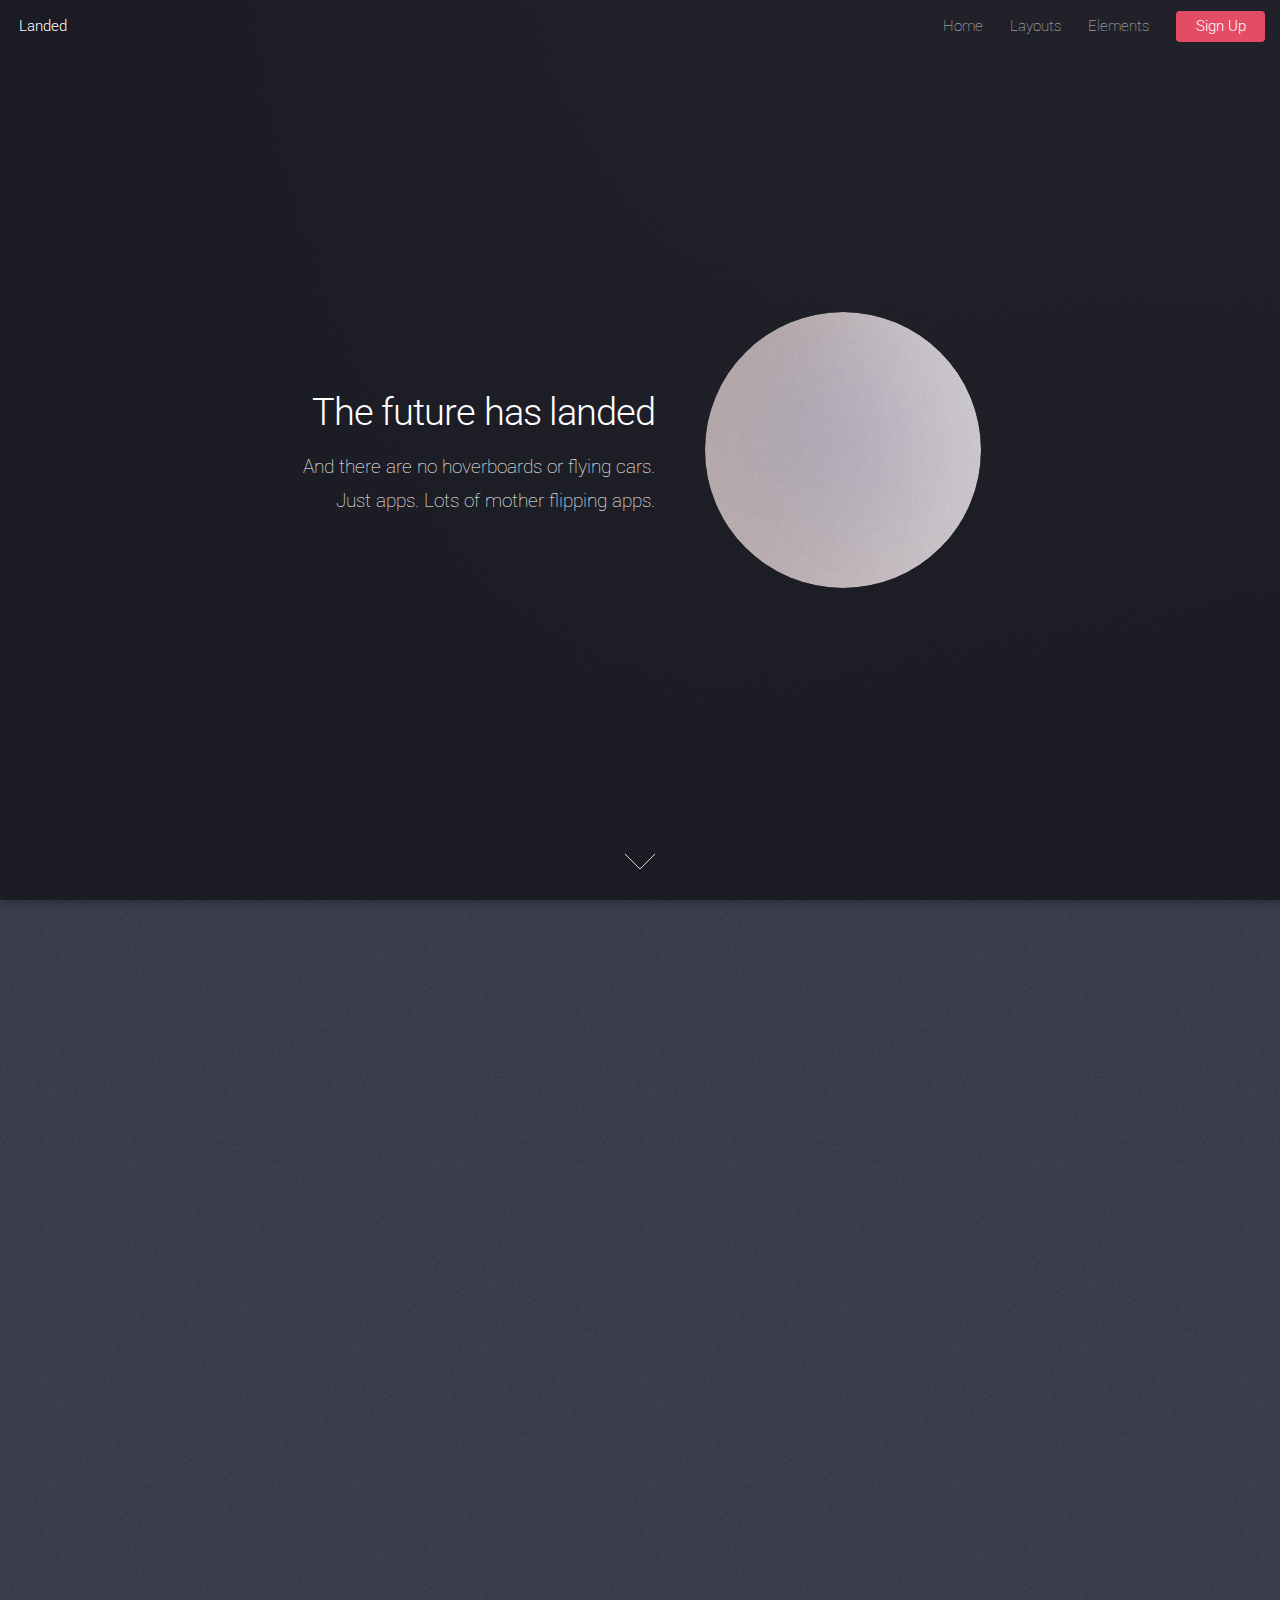
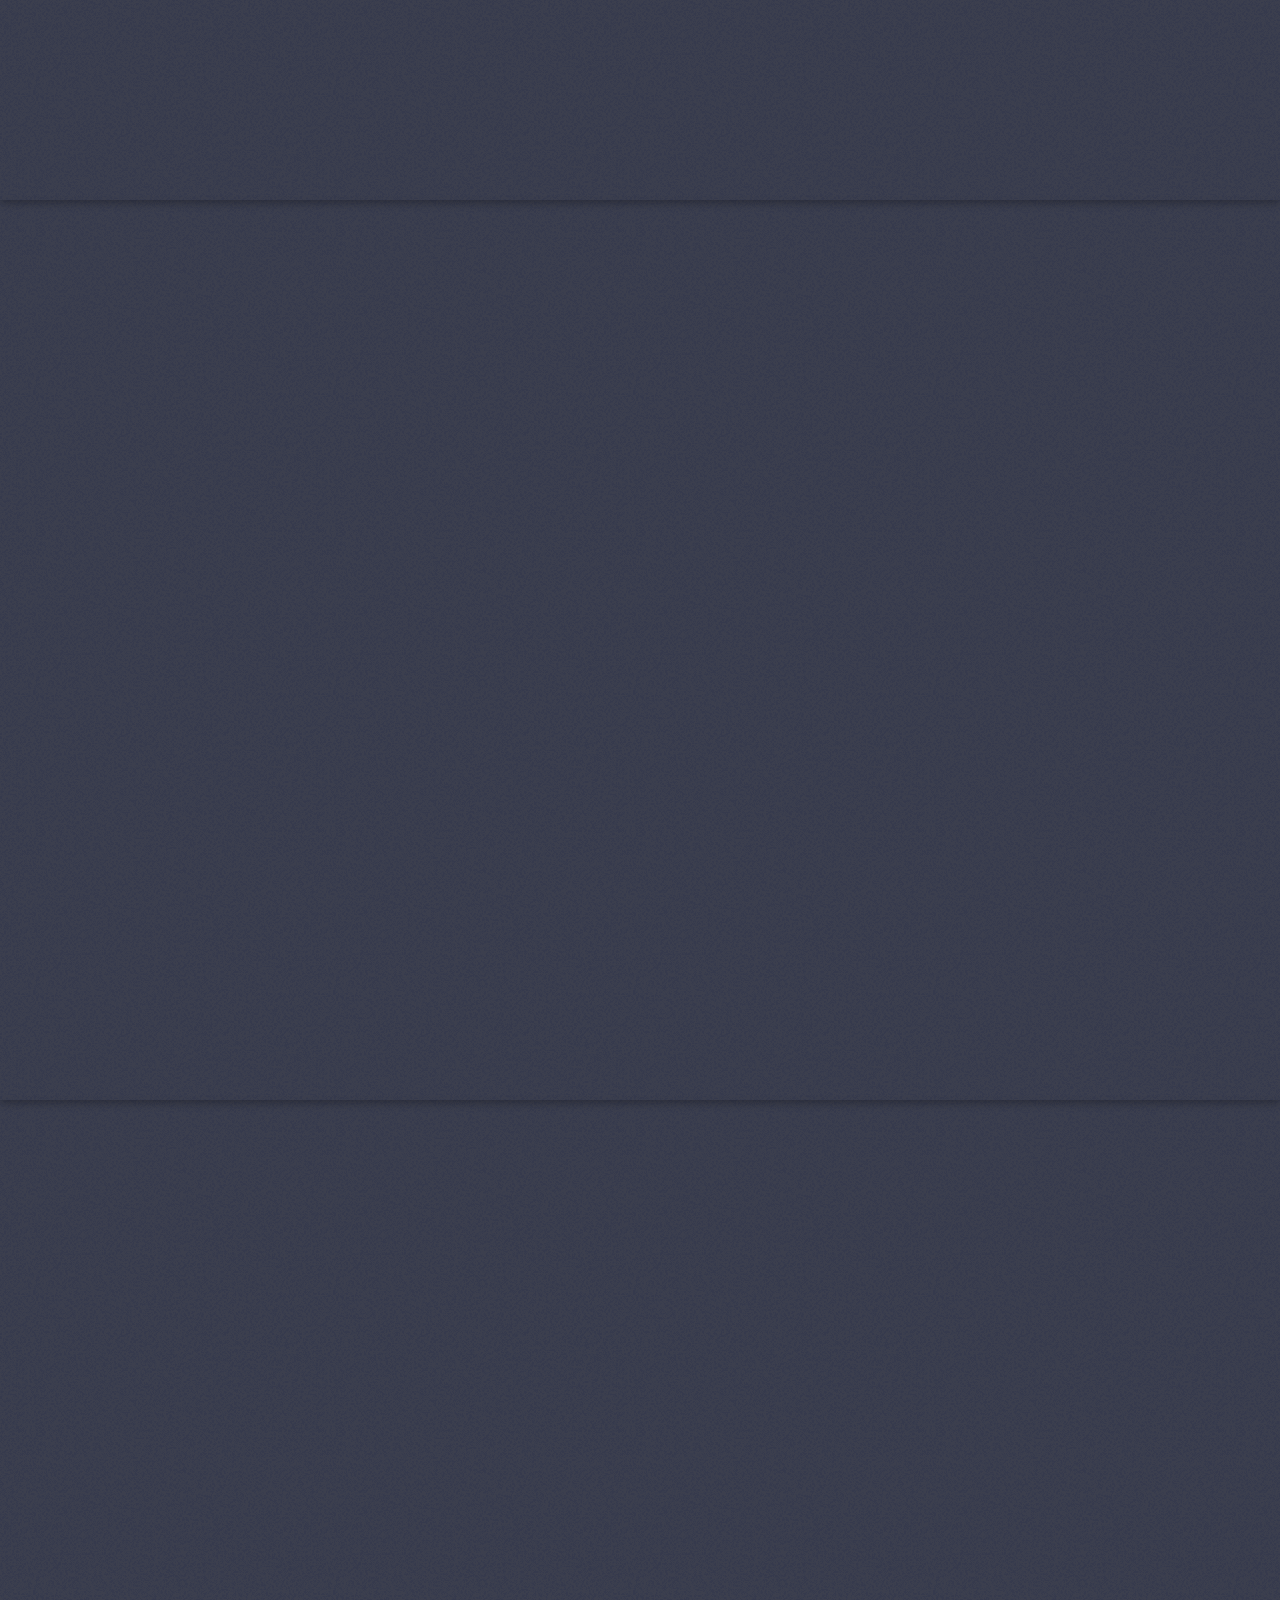
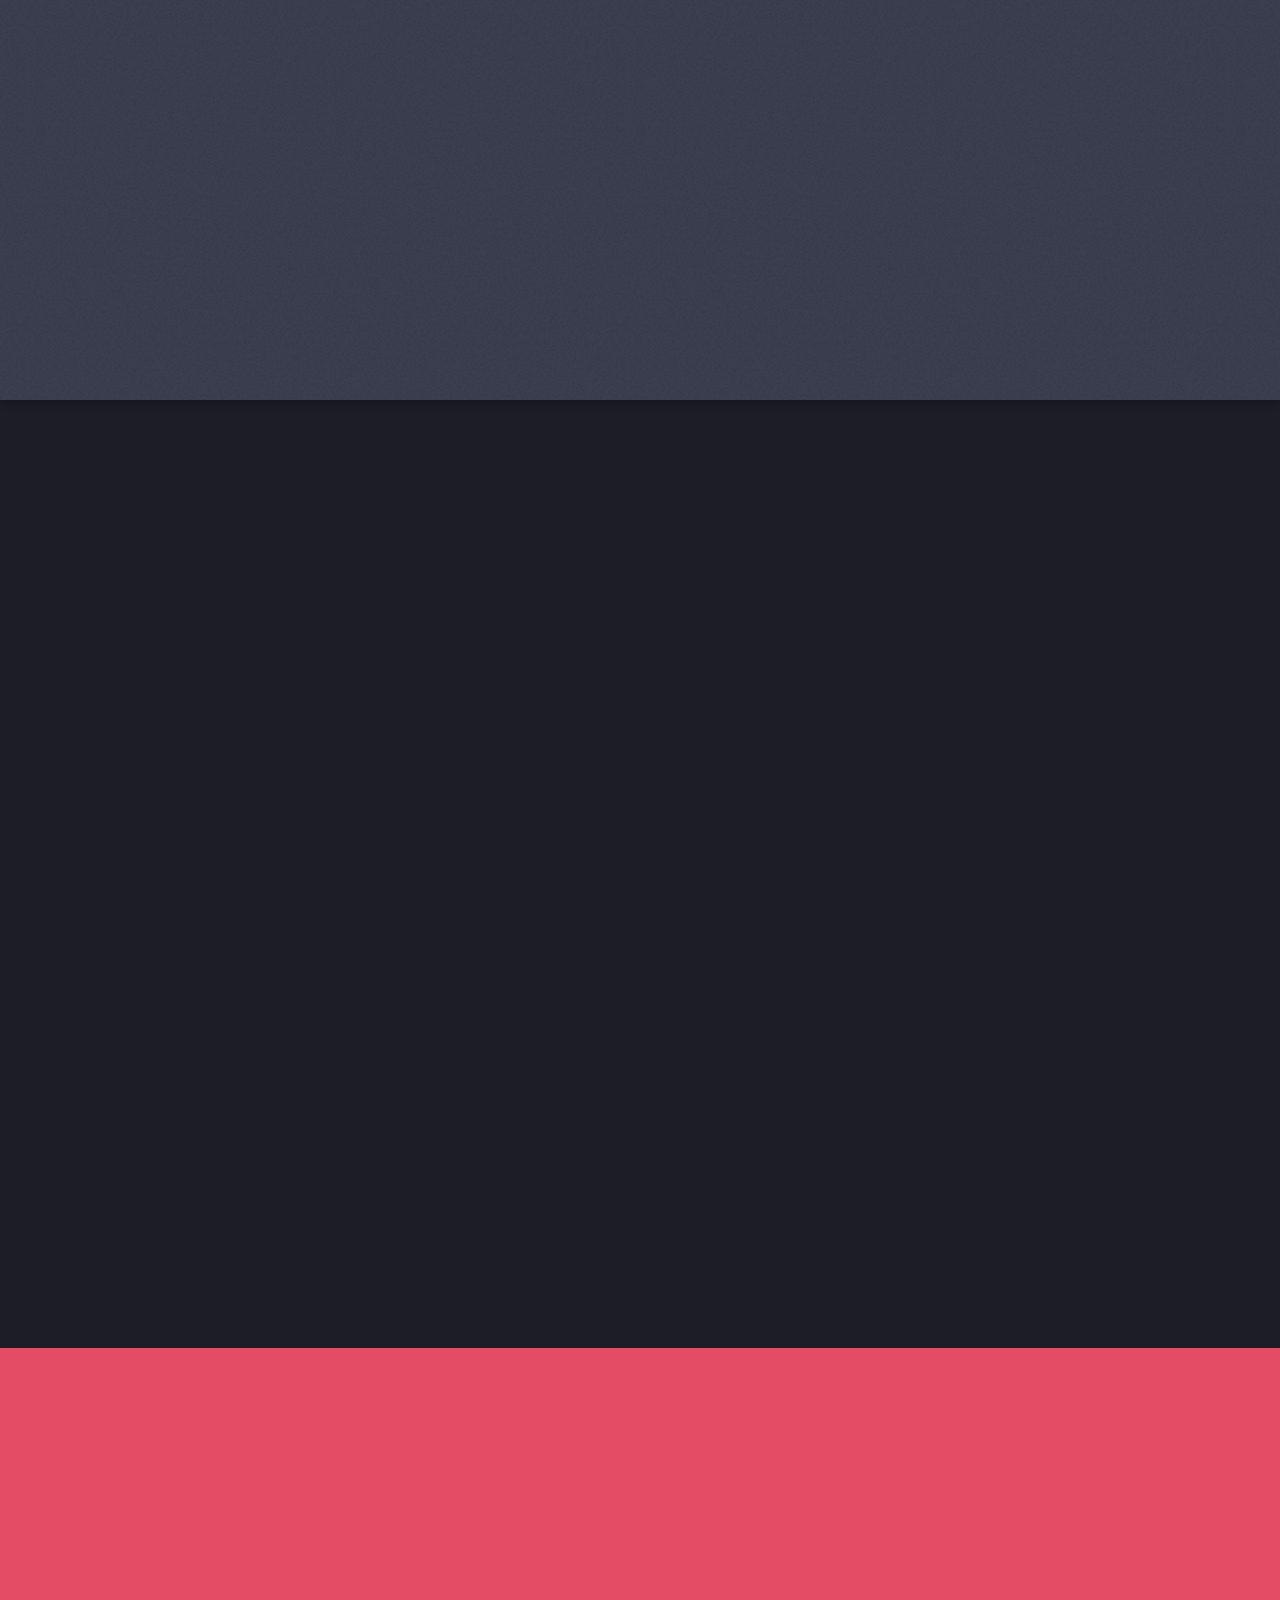
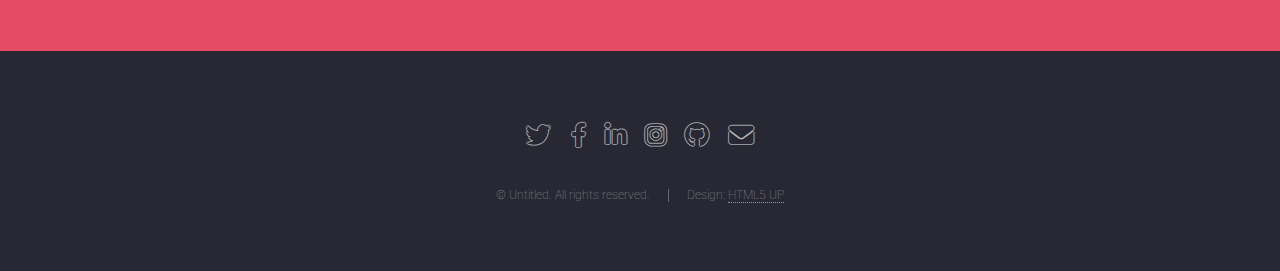
==== index.html @ 43bcc2ff "first up" ====
<!DOCTYPE HTML>
<!--
	Landed by HTML5 UP
	html5up.net | @ajlkn
	Free for personal and commercial use under the CCA 3.0 license (html5up.net/license)
-->
<html>
	<head>
		<title>Landed by HTML5 UP</title>
		<meta charset="utf-8" />
		<meta name="viewport" content="width=device-width, initial-scale=1, user-scalable=no" />
		<link rel="stylesheet" href="assets/css/main.css" />
		<noscript><link rel="stylesheet" href="assets/css/noscript.css" /></noscript>
	</head>
	<body class="is-preload landing">
		<div id="page-wrapper">

			<!-- Header -->
				<header id="header">
					<h1 id="logo"><a href="index.html">Landed</a></h1>
					<nav id="nav">
						<ul>
							<li><a href="index.html">Home</a></li>
							<li>
								<a href="#">Layouts</a>
								<ul>
									<li><a href="left-sidebar.html">Left Sidebar</a></li>
									<li><a href="right-sidebar.html">Right Sidebar</a></li>
									<li><a href="no-sidebar.html">No Sidebar</a></li>
									<li>
										<a href="#">Submenu</a>
										<ul>
											<li><a href="#">Option 1</a></li>
											<li><a href="#">Option 2</a></li>
											<li><a href="#">Option 3</a></li>
											<li><a href="#">Option 4</a></li>
										</ul>
									</li>
								</ul>
							</li>
							<li><a href="elements.html">Elements</a></li>
							<li><a href="#" class="button primary">Sign Up</a></li>
						</ul>
					</nav>
				</header>

			<!-- Banner -->
				<section id="banner">
					<div class="content">
						<header>
							<h2>The future has landed</h2>
							<p>And there are no hoverboards or flying cars.<br />
							Just apps. Lots of mother flipping apps.</p>
						</header>
						<span class="image"><img src="images/pic01.jpg" alt="" /></span>
					</div>
					<a href="#one" class="goto-next scrolly">Next</a>
				</section>

			<!-- One -->
				<section id="one" class="spotlight style1 bottom">
					<span class="image fit main"><img src="images/pic02.jpg" alt="" /></span>
					<div class="content">
						<div class="container">
							<div class="row">
								<div class="col-4 col-12-medium">
									<header>
										<h2>Odio faucibus ipsum integer consequat</h2>
										<p>Nascetur eu nibh vestibulum amet gravida nascetur praesent</p>
									</header>
								</div>
								<div class="col-4 col-12-medium">
									<p>Feugiat accumsan lorem eu ac lorem amet sed accumsan donec.
									Blandit orci porttitor semper. Arcu phasellus tortor enim mi
									nisi praesent dolor adipiscing. Integer mi sed nascetur cep aliquet
									augue varius tempus lobortis porttitor accumsan consequat
									adipiscing lorem dolor.</p>
								</div>
								<div class="col-4 col-12-medium">
									<p>Morbi enim nascetur et placerat lorem sed iaculis neque ante
									adipiscing adipiscing metus massa. Blandit orci porttitor semper.
									Arcu phasellus tortor enim mi mi nisi praesent adipiscing. Integer
									mi sed nascetur cep aliquet augue varius tempus. Feugiat lorem
									ipsum dolor nullam.</p>
								</div>
							</div>
						</div>
					</div>
					<a href="#two" class="goto-next scrolly">Next</a>
				</section>

			<!-- Two -->
				<section id="two" class="spotlight style2 right">
					<span class="image fit main"><img src="images/pic03.jpg" alt="" /></span>
					<div class="content">
						<header>
							<h2>Interdum amet non magna accumsan</h2>
							<p>Nunc commodo accumsan eget id nisi eu col volutpat magna</p>
						</header>
						<p>Feugiat accumsan lorem eu ac lorem amet ac arcu phasellus tortor enim mi mi nisi praesent adipiscing. Integer mi sed nascetur cep aliquet augue varius tempus lobortis porttitor lorem et accumsan consequat adipiscing lorem.</p>
						<ul class="actions">
							<li><a href="#" class="button">Learn More</a></li>
						</ul>
					</div>
					<a href="#three" class="goto-next scrolly">Next</a>
				</section>

			<!-- Three -->
				<section id="three" class="spotlight style3 left">
					<span class="image fit main bottom"><img src="images/pic04.jpg" alt="" /></span>
					<div class="content">
						<header>
							<h2>Interdum felis blandit praesent sed augue</h2>
							<p>Accumsan integer ultricies aliquam vel massa sapien phasellus</p>
						</header>
						<p>Feugiat accumsan lorem eu ac lorem amet ac arcu phasellus tortor enim mi mi nisi praesent adipiscing. Integer mi sed nascetur cep aliquet augue varius tempus lobortis porttitor lorem et accumsan consequat adipiscing lorem.</p>
						<ul class="actions">
							<li><a href="#" class="button">Learn More</a></li>
						</ul>
					</div>
					<a href="#four" class="goto-next scrolly">Next</a>
				</section>

			<!-- Four -->
				<section id="four" class="wrapper style1 special fade-up">
					<div class="container">
						<header class="major">
							<h2>Accumsan sed tempus adipiscing blandit</h2>
							<p>Iaculis ac volutpat vis non enim gravida nisi faucibus posuere arcu consequat</p>
						</header>
						<div class="box alt">
							<div class="row gtr-uniform">
								<section class="col-4 col-6-medium col-12-xsmall">
									<span class="icon solid alt major fa-chart-area"></span>
									<h3>Ipsum sed commodo</h3>
									<p>Feugiat accumsan lorem eu ac lorem amet accumsan donec. Blandit orci porttitor.</p>
								</section>
								<section class="col-4 col-6-medium col-12-xsmall">
									<span class="icon solid alt major fa-comment"></span>
									<h3>Eleifend lorem ornare</h3>
									<p>Feugiat accumsan lorem eu ac lorem amet accumsan donec. Blandit orci porttitor.</p>
								</section>
								<section class="col-4 col-6-medium col-12-xsmall">
									<span class="icon solid alt major fa-flask"></span>
									<h3>Cubilia cep lobortis</h3>
									<p>Feugiat accumsan lorem eu ac lorem amet accumsan donec. Blandit orci porttitor.</p>
								</section>
								<section class="col-4 col-6-medium col-12-xsmall">
									<span class="icon solid alt major fa-paper-plane"></span>
									<h3>Non semper interdum</h3>
									<p>Feugiat accumsan lorem eu ac lorem amet accumsan donec. Blandit orci porttitor.</p>
								</section>
								<section class="col-4 col-6-medium col-12-xsmall">
									<span class="icon solid alt major fa-file"></span>
									<h3>Odio laoreet accumsan</h3>
									<p>Feugiat accumsan lorem eu ac lorem amet accumsan donec. Blandit orci porttitor.</p>
								</section>
								<section class="col-4 col-6-medium col-12-xsmall">
									<span class="icon solid alt major fa-lock"></span>
									<h3>Massa arcu accumsan</h3>
									<p>Feugiat accumsan lorem eu ac lorem amet accumsan donec. Blandit orci porttitor.</p>
								</section>
							</div>
						</div>
						<footer class="major">
							<ul class="actions special">
								<li><a href="#" class="button">Magna sed feugiat</a></li>
							</ul>
						</footer>
					</div>
				</section>

			<!-- Five -->
				<section id="five" class="wrapper style2 special fade">
					<div class="container">
						<header>
							<h2>Magna faucibus lorem diam</h2>
							<p>Ante metus praesent faucibus ante integer id accumsan eleifend</p>
						</header>
						<form method="post" action="#" class="cta">
							<div class="row gtr-uniform gtr-50">
								<div class="col-8 col-12-xsmall"><input type="email" name="email" id="email" placeholder="Your Email Address" /></div>
								<div class="col-4 col-12-xsmall"><input type="submit" value="Get Started" class="fit primary" /></div>
							</div>
						</form>
					</div>
				</section>

			<!-- Footer -->
				<footer id="footer">
					<ul class="icons">
						<li><a href="#" class="icon brands alt fa-twitter"><span class="label">Twitter</span></a></li>
						<li><a href="#" class="icon brands alt fa-facebook-f"><span class="label">Facebook</span></a></li>
						<li><a href="#" class="icon brands alt fa-linkedin-in"><span class="label">LinkedIn</span></a></li>
						<li><a href="#" class="icon brands alt fa-instagram"><span class="label">Instagram</span></a></li>
						<li><a href="#" class="icon brands alt fa-github"><span class="label">GitHub</span></a></li>
						<li><a href="#" class="icon solid alt fa-envelope"><span class="label">Email</span></a></li>
					</ul>
					<ul class="copyright">
						<li>&copy; Untitled. All rights reserved.</li><li>Design: <a href="http://html5up.net">HTML5 UP</a></li>
					</ul>
				</footer>

		</div>

		<!-- Scripts -->
			<script src="assets/js/jquery.min.js"></script>
			<script src="assets/js/jquery.scrolly.min.js"></script>
			<script src="assets/js/jquery.dropotron.min.js"></script>
			<script src="assets/js/jquery.scrollex.min.js"></script>
			<script src="assets/js/browser.min.js"></script>
			<script src="assets/js/breakpoints.min.js"></script>
			<script src="assets/js/util.js"></script>
			<script src="assets/js/main.js"></script>

	</body>
</html>
---- assets/css/main.css ----
@import url("fontawesome-all.min.css");
@import url("https://fonts.googleapis.com/css?family=Roboto:100,300,100italic,300italic");

/*
	Landed by HTML5 UP
	html5up.net | @ajlkn
	Free for personal and commercial use under the CCA 3.0 license (html5up.net/license)
*/

html, body, div, span, applet, object,
iframe, h1, h2, h3, h4, h5, h6, p, blockquote,
pre, a, abbr, acronym, address, big, cite,
code, del, dfn, em, img, ins, kbd, q, s, samp,
small, strike, strong, sub, sup, tt, var, b,
u, i, center, dl, dt, dd, ol, ul, li, fieldset,
form, label, legend, table, caption, tbody,
tfoot, thead, tr, th, td, article, aside,
canvas, details, embed, figure, figcaption,
footer, header, hgroup, menu, nav, output, ruby,
section, summary, time, mark, audio, video {
	margin: 0;
	padding: 0;
	border: 0;
	font-size: 100%;
	font: inherit;
	vertical-align: baseline;}

article, aside, details, figcaption, figure,
footer, header, hgroup, menu, nav, section {
	display: block;}

body {
	line-height: 1;
}

ol, ul {
	list-style: none;
}

blockquote, q {
	quotes: none;
}

	blockquote:before, blockquote:after, q:before, q:after {
		content: '';
		content: none;
	}

table {
	border-collapse: collapse;
	border-spacing: 0;
}

body {
	-webkit-text-size-adjust: none;
}

mark {
	background-color: transparent;
	color: inherit;
}

input::-moz-focus-inner {
	border: 0;
	padding: 0;
}

input, select, textarea {
	-moz-appearance: none;
	-webkit-appearance: none;
	-ms-appearance: none;
	appearance: none;
}

/* Basic */

	html {
		box-sizing: border-box;
	}

	*, *:before, *:after {
		box-sizing: inherit;
	}

	html, body {
		background: #1c1d26;
	}

	body.is-preload *, body.is-preload *:before, body.is-preload *:after {
		-moz-animation: none !important;
		-webkit-animation: none !important;
		-ms-animation: none !important;
		animation: none !important;
		-moz-transition: none !important;
		-webkit-transition: none !important;
		-ms-transition: none !important;
		transition: none !important;
	}

	body, input, select, textarea {
		color: rgba(255, 255, 255, 0.75);
		font-family: "Roboto", Helvetica, sans-serif;
		font-size: 15pt;
		font-weight: 100;
		line-height: 1.75em;
	}

	a {
		-moz-transition: border-color 0.2s ease-in-out, color 0.2s ease-in-out;
		-webkit-transition: border-color 0.2s ease-in-out, color 0.2s ease-in-out;
		-ms-transition: border-color 0.2s ease-in-out, color 0.2s ease-in-out;
		transition: border-color 0.2s ease-in-out, color 0.2s ease-in-out;
		border-bottom: dotted 1px;
		color: #e44c65;
		text-decoration: none;
	}

		a:hover {
			color: #e44c65 !important;
			border-bottom-color: transparent;
		}

	strong, b {
		color: #ffffff;
		font-weight: 300;
	}

	em, i {
		font-style: italic;
	}

	p {
		margin: 0 0 2em 0;
	}

	h1, h2, h3, h4, h5, h6 {
		color: #ffffff;
		font-weight: 300;
		line-height: 1em;
		margin: 0 0 1em 0;
	}

		h1 a, h2 a, h3 a, h4 a, h5 a, h6 a {
			color: inherit;
			border: 0;
		}

	h2 {
		font-size: 2em;
		line-height: 1.5em;
		letter-spacing: -0.025em;
	}

	h3 {
		font-size: 1.35em;
		line-height: 1.5em;
	}

	h4 {
		font-size: 1.1em;
		line-height: 1.5em;
	}

	h5 {
		font-size: 0.9em;
		line-height: 1.5em;
	}

	h6 {
		font-size: 0.7em;
		line-height: 1.5em;
	}

	sub {
		font-size: 0.8em;
		position: relative;
		top: 0.5em;
	}

	sup {
		font-size: 0.8em;
		position: relative;
		top: -0.5em;
	}

	hr {
		border: 0;
		border-bottom: solid 1px rgba(255, 255, 255, 0.3);
		margin: 3em 0;
	}

		hr.major {
			margin: 4em 0;
		}

	blockquote {
		border-left: solid 4px rgba(255, 255, 255, 0.3);
		font-style: italic;
		margin: 0 0 2em 0;
		padding: 0.5em 0 0.5em 2em;
	}

	code {
		background: rgba(255, 255, 255, 0.075);
		border-radius: 4px;
		font-family: "Courier New", monospace;
		font-size: 0.9em;
		margin: 0 0.25em;
		padding: 0.25em 0.65em;
	}

	pre {
		-webkit-overflow-scrolling: touch;
		font-family: "Courier New", monospace;
		font-size: 0.9em;
		margin: 0 0 2em 0;
	}

		pre code {
			display: block;
			line-height: 1.75em;
			padding: 1em 1.5em;
			overflow-x: auto;
		}

	.align-left {
		text-align: left;
	}

	.align-center {
		text-align: center;
	}

	.align-right {
		text-align: right;
	}

/* Loader */

	@-moz-keyframes spinner-show {
		0% {
			opacity: 0;
		}

		100% {
			opacity: 1;
		}
	}

	@-webkit-keyframes spinner-show {
		0% {
			opacity: 0;
		}

		100% {
			opacity: 1;
		}
	}

	@-ms-keyframes spinner-show {
		0% {
			opacity: 0;
		}

		100% {
			opacity: 1;
		}
	}

	@keyframes spinner-show {
		0% {
			opacity: 0;
		}

		100% {
			opacity: 1;
		}
	}

	@-moz-keyframes spinner-hide {
		0% {
			color: rgba(255, 255, 255, 0.15);
			z-index: 100001;
			-moz-transform: scale(1) rotate(0deg);
			-webkit-transform: scale(1) rotate(0deg);
			-ms-transform: scale(1) rotate(0deg);
			transform: scale(1) rotate(0deg);
		}

		99% {
			color: #1c1d26;
			z-index: 100001;
			-moz-transform: scale(0.5) rotate(360deg);
			-webkit-transform: scale(0.5) rotate(360deg);
			-ms-transform: scale(0.5) rotate(360deg);
			transform: scale(0.5) rotate(360deg);
		}

		100% {
			color: #1c1d26;
			z-index: -1;
			-moz-transform: scale(0.5) rotate(360deg);
			-webkit-transform: scale(0.5) rotate(360deg);
			-ms-transform: scale(0.5) rotate(360deg);
			transform: scale(0.5) rotate(360deg);
		}
	}

	@-webkit-keyframes spinner-hide {
		0% {
			color: rgba(255, 255, 255, 0.15);
			z-index: 100001;
			-moz-transform: scale(1) rotate(0deg);
			-webkit-transform: scale(1) rotate(0deg);
			-ms-transform: scale(1) rotate(0deg);
			transform: scale(1) rotate(0deg);
		}

		99% {
			color: #1c1d26;
			z-index: 100001;
			-moz-transform: scale(0.5) rotate(360deg);
			-webkit-transform: scale(0.5) rotate(360deg);
			-ms-transform: scale(0.5) rotate(360deg);
			transform: scale(0.5) rotate(360deg);
		}

		100% {
			color: #1c1d26;
			z-index: -1;
			-moz-transform: scale(0.5) rotate(360deg);
			-webkit-transform: scale(0.5) rotate(360deg);
			-ms-transform: scale(0.5) rotate(360deg);
			transform: scale(0.5) rotate(360deg);
		}
	}

	@-ms-keyframes spinner-hide {
		0% {
			color: rgba(255, 255, 255, 0.15);
			z-index: 100001;
			-moz-transform: scale(1) rotate(0deg);
			-webkit-transform: scale(1) rotate(0deg);
			-ms-transform: scale(1) rotate(0deg);
			transform: scale(1) rotate(0deg);
		}

		99% {
			color: #1c1d26;
			z-index: 100001;
			-moz-transform: scale(0.5) rotate(360deg);
			-webkit-transform: scale(0.5) rotate(360deg);
			-ms-transform: scale(0.5) rotate(360deg);
			transform: scale(0.5) rotate(360deg);
		}

		100% {
			color: #1c1d26;
			z-index: -1;
			-moz-transform: scale(0.5) rotate(360deg);
			-webkit-transform: scale(0.5) rotate(360deg);
			-ms-transform: scale(0.5) rotate(360deg);
			transform: scale(0.5) rotate(360deg);
		}
	}

	@keyframes spinner-hide {
		0% {
			color: rgba(255, 255, 255, 0.15);
			z-index: 100001;
			-moz-transform: scale(1) rotate(0deg);
			-webkit-transform: scale(1) rotate(0deg);
			-ms-transform: scale(1) rotate(0deg);
			transform: scale(1) rotate(0deg);
		}

		99% {
			color: #1c1d26;
			z-index: 100001;
			-moz-transform: scale(0.5) rotate(360deg);
			-webkit-transform: scale(0.5) rotate(360deg);
			-ms-transform: scale(0.5) rotate(360deg);
			transform: scale(0.5) rotate(360deg);
		}

		100% {
			color: #1c1d26;
			z-index: -1;
			-moz-transform: scale(0.5) rotate(360deg);
			-webkit-transform: scale(0.5) rotate(360deg);
			-ms-transform: scale(0.5) rotate(360deg);
			transform: scale(0.5) rotate(360deg);
		}
	}

	@-moz-keyframes spinner-rotate {
		0% {
			-moz-transform: scale(1) rotate(0deg);
			-webkit-transform: scale(1) rotate(0deg);
			-ms-transform: scale(1) rotate(0deg);
			transform: scale(1) rotate(0deg);
		}

		100% {
			-moz-transform: scale(1) rotate(360deg);
			-webkit-transform: scale(1) rotate(360deg);
			-ms-transform: scale(1) rotate(360deg);
			transform: scale(1) rotate(360deg);
		}
	}

	@-webkit-keyframes spinner-rotate {
		0% {
			-moz-transform: scale(1) rotate(0deg);
			-webkit-transform: scale(1) rotate(0deg);
			-ms-transform: scale(1) rotate(0deg);
			transform: scale(1) rotate(0deg);
		}

		100% {
			-moz-transform: scale(1) rotate(360deg);
			-webkit-transform: scale(1) rotate(360deg);
			-ms-transform: scale(1) rotate(360deg);
			transform: scale(1) rotate(360deg);
		}
	}

	@-ms-keyframes spinner-rotate {
		0% {
			-moz-transform: scale(1) rotate(0deg);
			-webkit-transform: scale(1) rotate(0deg);
			-ms-transform: scale(1) rotate(0deg);
			transform: scale(1) rotate(0deg);
		}

		100% {
			-moz-transform: scale(1) rotate(360deg);
			-webkit-transform: scale(1) rotate(360deg);
			-ms-transform: scale(1) rotate(360deg);
			transform: scale(1) rotate(360deg);
		}
	}

	@keyframes spinner-rotate {
		0% {
			-moz-transform: scale(1) rotate(0deg);
			-webkit-transform: scale(1) rotate(0deg);
			-ms-transform: scale(1) rotate(0deg);
			transform: scale(1) rotate(0deg);
		}

		100% {
			-moz-transform: scale(1) rotate(360deg);
			-webkit-transform: scale(1) rotate(360deg);
			-ms-transform: scale(1) rotate(360deg);
			transform: scale(1) rotate(360deg);
		}
	}

	@-moz-keyframes overlay-hide {
		0% {
			opacity: 1;
			z-index: 100000;
		}

		15% {
			opacity: 1;
			z-index: 100000;
		}

		99% {
			opacity: 0;
			z-index: 100000;
		}

		100% {
			opacity: 0;
			z-index: -1;
		}
	}

	@-webkit-keyframes overlay-hide {
		0% {
			opacity: 1;
			z-index: 100000;
		}

		15% {
			opacity: 1;
			z-index: 100000;
		}

		99% {
			opacity: 0;
			z-index: 100000;
		}

		100% {
			opacity: 0;
			z-index: -1;
		}
	}

	@-ms-keyframes overlay-hide {
		0% {
			opacity: 1;
			z-index: 100000;
		}

		15% {
			opacity: 1;
			z-index: 100000;
		}

		99% {
			opacity: 0;
			z-index: 100000;
		}

		100% {
			opacity: 0;
			z-index: -1;
		}
	}

	@keyframes overlay-hide {
		0% {
			opacity: 1;
			z-index: 100000;
		}

		15% {
			opacity: 1;
			z-index: 100000;
		}

		99% {
			opacity: 0;
			z-index: 100000;
		}

		100% {
			opacity: 0;
			z-index: -1;
		}
	}

	body.landing {
		text-decoration: none;
	}

		body.landing:before {
			-moz-osx-font-smoothing: grayscale;
			-webkit-font-smoothing: antialiased;
			display: inline-block;
			font-style: normal;
			font-variant: normal;
			text-rendering: auto;
			line-height: 1;
			text-transform: none !important;
			font-family: 'Font Awesome 5 Free';
			font-weight: 900;
		}

		body.landing:before {
			-moz-animation: spinner-show 1.5s 1 0.25s ease forwards, spinner-hide 0.25s ease-in-out forwards !important;
			-webkit-animation: spinner-show 1.5s 1 0.25s ease forwards, spinner-hide 0.25s ease-in-out forwards !important;
			-ms-animation: spinner-show 1.5s 1 0.25s ease forwards, spinner-hide 0.25s ease-in-out forwards !important;
			animation: spinner-show 1.5s 1 0.25s ease forwards, spinner-hide 0.25s ease-in-out forwards !important;
			-moz-transform-origin: 50% 50%;
			-webkit-transform-origin: 50% 50%;
			-ms-transform-origin: 50% 50%;
			transform-origin: 50% 50%;
			color: rgba(255, 255, 255, 0.15);
			content: '\f1ce';
			cursor: default;
			display: block;
			font-size: 2em;
			height: 2em;
			left: 50%;
			line-height: 2em;
			margin: -1em 0 0 -1em;
			opacity: 0;
			position: fixed;
			text-align: center;
			top: 50%;
			width: 2em;
			z-index: -1;
		}

		body.landing:after {
			-moz-animation: overlay-hide 1.5s ease-in forwards !important;
			-webkit-animation: overlay-hide 1.5s ease-in forwards !important;
			-ms-animation: overlay-hide 1.5s ease-in forwards !important;
			animation: overlay-hide 1.5s ease-in forwards !important;
			background: #1c1d26;
			content: '';
			display: block;
			height: 100%;
			left: 0;
			opacity: 0;
			position: fixed;
			top: 0;
			width: 100%;
			z-index: -1;
		}

		body.landing.is-preload:before {
			-moz-animation: spinner-show 1.5s 1 0.25s ease forwards, spinner-rotate 0.75s infinite linear !important;
			-webkit-animation: spinner-show 1.5s 1 0.25s ease forwards, spinner-rotate 0.75s infinite linear !important;
			-ms-animation: spinner-show 1.5s 1 0.25s ease forwards, spinner-rotate 0.75s infinite linear !important;
			animation: spinner-show 1.5s 1 0.25s ease forwards, spinner-rotate 0.75s infinite linear !important;
			z-index: 100001;
		}

		body.landing.is-preload:after {
			-moz-animation: none !important;
			-webkit-animation: none !important;
			-ms-animation: none !important;
			animation: none !important;
			opacity: 1;
			z-index: 100000;
		}

	@media (-webkit-min-device-pixel-ratio: 2) {

		body.landing:before {
			line-height: 2.025em;
		}

	}

/* Container */

	.container {
		margin: 0 auto;
		max-width: calc(100% - 4em);
		width: 70em;
	}

		.container.xsmall {
			width: 17.5em;
		}

		.container.small {
			width: 35em;
		}

		.container.medium {
			width: 52.5em;
		}

		.container.large {
			width: 87.5em;
		}

		.container.xlarge {
			width: 105em;
		}

		.container.max {
			width: 100%;
		}

		@media screen and (max-width: 1280px) {

			.container {
				width: 90%;
				max-width: 100%;
			}

		}

		@media screen and (max-width: 980px) {

			.container {
				width: 100% !important;
			}

		}

/* Row */

	.row {
		display: flex;
		flex-wrap: wrap;
		box-sizing: border-box;
		align-items: stretch;
	}

		.row > * {
			box-sizing: border-box;
		}

		.row.gtr-uniform > * > :last-child {
			margin-bottom: 0;
		}

		.row.aln-left {
			justify-content: flex-start;
		}

		.row.aln-center {
			justify-content: center;
		}

		.row.aln-right {
			justify-content: flex-end;
		}

		.row.aln-top {
			align-items: flex-start;
		}

		.row.aln-middle {
			align-items: center;
		}

		.row.aln-bottom {
			align-items: flex-end;
		}

		.row > .imp {
			order: -1;
		}

		.row > .col-1 {
			width: 8.33333%;
		}

		.row > .off-1 {
			margin-left: 8.33333%;
		}

		.row > .col-2 {
			width: 16.66667%;
		}

		.row > .off-2 {
			margin-left: 16.66667%;
		}

		.row > .col-3 {
			width: 25%;
		}

		.row > .off-3 {
			margin-left: 25%;
		}

		.row > .col-4 {
			width: 33.33333%;
		}

		.row > .off-4 {
			margin-left: 33.33333%;
		}

		.row > .col-5 {
			width: 41.66667%;
		}

		.row > .off-5 {
			margin-left: 41.66667%;
		}

		.row > .col-6 {
			width: 50%;
		}

		.row > .off-6 {
			margin-left: 50%;
		}

		.row > .col-7 {
			width: 58.33333%;
		}

		.row > .off-7 {
			margin-left: 58.33333%;
		}

		.row > .col-8 {
			width: 66.66667%;
		}

		.row > .off-8 {
			margin-left: 66.66667%;
		}

		.row > .col-9 {
			width: 75%;
		}

		.row > .off-9 {
			margin-left: 75%;
		}

		.row > .col-10 {
			width: 83.33333%;
		}

		.row > .off-10 {
			margin-left: 83.33333%;
		}

		.row > .col-11 {
			width: 91.66667%;
		}

		.row > .off-11 {
			margin-left: 91.66667%;
		}

		.row > .col-12 {
			width: 100%;
		}

		.row > .off-12 {
			margin-left: 100%;
		}

		.row.gtr-0 {
			margin-top: 0;
			margin-left: 0em;
		}

			.row.gtr-0 > * {
				padding: 0 0 0 0em;
			}

			.row.gtr-0.gtr-uniform {
				margin-top: 0em;
			}

				.row.gtr-0.gtr-uniform > * {
					padding-top: 0em;
				}

		.row.gtr-25 {
			margin-top: 0;
			margin-left: -0.625em;
		}

			.row.gtr-25 > * {
				padding: 0 0 0 0.625em;
			}

			.row.gtr-25.gtr-uniform {
				margin-top: -0.625em;
			}

				.row.gtr-25.gtr-uniform > * {
					padding-top: 0.625em;
				}

		.row.gtr-50 {
			margin-top: 0;
			margin-left: -1.25em;
		}

			.row.gtr-50 > * {
				padding: 0 0 0 1.25em;
			}

			.row.gtr-50.gtr-uniform {
				margin-top: -1.25em;
			}

				.row.gtr-50.gtr-uniform > * {
					padding-top: 1.25em;
				}

		.row {
			margin-top: 0;
			margin-left: -2.5em;
		}

			.row > * {
				padding: 0 0 0 2.5em;
			}

			.row.gtr-uniform {
				margin-top: -2.5em;
			}

				.row.gtr-uniform > * {
					padding-top: 2.5em;
				}

		.row.gtr-150 {
			margin-top: 0;
			margin-left: -3.75em;
		}

			.row.gtr-150 > * {
				padding: 0 0 0 3.75em;
			}

			.row.gtr-150.gtr-uniform {
				margin-top: -3.75em;
			}

				.row.gtr-150.gtr-uniform > * {
					padding-top: 3.75em;
				}

		.row.gtr-200 {
			margin-top: 0;
			margin-left: -5em;
		}

			.row.gtr-200 > * {
				padding: 0 0 0 5em;
			}

			.row.gtr-200.gtr-uniform {
				margin-top: -5em;
			}

				.row.gtr-200.gtr-uniform > * {
					padding-top: 5em;
				}

		@media screen and (max-width: 1680px) {

			.row {
				display: flex;
				flex-wrap: wrap;
				box-sizing: border-box;
				align-items: stretch;
			}

				.row > * {
					box-sizing: border-box;
				}

				.row.gtr-uniform > * > :last-child {
					margin-bottom: 0;
				}

				.row.aln-left {
					justify-content: flex-start;
				}

				.row.aln-center {
					justify-content: center;
				}

				.row.aln-right {
					justify-content: flex-end;
				}

				.row.aln-top {
					align-items: flex-start;
				}

				.row.aln-middle {
					align-items: center;
				}

				.row.aln-bottom {
					align-items: flex-end;
				}

				.row > .imp-xlarge {
					order: -1;
				}

				.row > .col-1-xlarge {
					width: 8.33333%;
				}

				.row > .off-1-xlarge {
					margin-left: 8.33333%;
				}

				.row > .col-2-xlarge {
					width: 16.66667%;
				}

				.row > .off-2-xlarge {
					margin-left: 16.66667%;
				}

				.row > .col-3-xlarge {
					width: 25%;
				}

				.row > .off-3-xlarge {
					margin-left: 25%;
				}

				.row > .col-4-xlarge {
					width: 33.33333%;
				}

				.row > .off-4-xlarge {
					margin-left: 33.33333%;
				}

				.row > .col-5-xlarge {
					width: 41.66667%;
				}

				.row > .off-5-xlarge {
					margin-left: 41.66667%;
				}

				.row > .col-6-xlarge {
					width: 50%;
				}

				.row > .off-6-xlarge {
					margin-left: 50%;
				}

				.row > .col-7-xlarge {
					width: 58.33333%;
				}

				.row > .off-7-xlarge {
					margin-left: 58.33333%;
				}

				.row > .col-8-xlarge {
					width: 66.66667%;
				}

				.row > .off-8-xlarge {
					margin-left: 66.66667%;
				}

				.row > .col-9-xlarge {
					width: 75%;
				}

				.row > .off-9-xlarge {
					margin-left: 75%;
				}

				.row > .col-10-xlarge {
					width: 83.33333%;
				}

				.row > .off-10-xlarge {
					margin-left: 83.33333%;
				}

				.row > .col-11-xlarge {
					width: 91.66667%;
				}

				.row > .off-11-xlarge {
					margin-left: 91.66667%;
				}

				.row > .col-12-xlarge {
					width: 100%;
				}

				.row > .off-12-xlarge {
					margin-left: 100%;
				}

				.row.gtr-0 {
					margin-top: 0;
					margin-left: 0em;
				}

					.row.gtr-0 > * {
						padding: 0 0 0 0em;
					}

					.row.gtr-0.gtr-uniform {
						margin-top: 0em;
					}

						.row.gtr-0.gtr-uniform > * {
							padding-top: 0em;
						}

				.row.gtr-25 {
					margin-top: 0;
					margin-left: -0.625em;
				}

					.row.gtr-25 > * {
						padding: 0 0 0 0.625em;
					}

					.row.gtr-25.gtr-uniform {
						margin-top: -0.625em;
					}

						.row.gtr-25.gtr-uniform > * {
							padding-top: 0.625em;
						}

				.row.gtr-50 {
					margin-top: 0;
					margin-left: -1.25em;
				}

					.row.gtr-50 > * {
						padding: 0 0 0 1.25em;
					}

					.row.gtr-50.gtr-uniform {
						margin-top: -1.25em;
					}

						.row.gtr-50.gtr-uniform > * {
							padding-top: 1.25em;
						}

				.row {
					margin-top: 0;
					margin-left: -2.5em;
				}

					.row > * {
						padding: 0 0 0 2.5em;
					}

					.row.gtr-uniform {
						margin-top: -2.5em;
					}

						.row.gtr-uniform > * {
							padding-top: 2.5em;
						}

				.row.gtr-150 {
					margin-top: 0;
					margin-left: -3.75em;
				}

					.row.gtr-150 > * {
						padding: 0 0 0 3.75em;
					}

					.row.gtr-150.gtr-uniform {
						margin-top: -3.75em;
					}

						.row.gtr-150.gtr-uniform > * {
							padding-top: 3.75em;
						}

				.row.gtr-200 {
					margin-top: 0;
					margin-left: -5em;
				}

					.row.gtr-200 > * {
						padding: 0 0 0 5em;
					}

					.row.gtr-200.gtr-uniform {
						margin-top: -5em;
					}

						.row.gtr-200.gtr-uniform > * {
							padding-top: 5em;
						}

		}

		@media screen and (max-width: 1280px) {

			.row {
				display: flex;
				flex-wrap: wrap;
				box-sizing: border-box;
				align-items: stretch;
			}

				.row > * {
					box-sizing: border-box;
				}

				.row.gtr-uniform > * > :last-child {
					margin-bottom: 0;
				}

				.row.aln-left {
					justify-content: flex-start;
				}

				.row.aln-center {
					justify-content: center;
				}

				.row.aln-right {
					justify-content: flex-end;
				}

				.row.aln-top {
					align-items: flex-start;
				}

				.row.aln-middle {
					align-items: center;
				}

				.row.aln-bottom {
					align-items: flex-end;
				}

				.row > .imp-large {
					order: -1;
				}

				.row > .col-1-large {
					width: 8.33333%;
				}

				.row > .off-1-large {
					margin-left: 8.33333%;
				}

				.row > .col-2-large {
					width: 16.66667%;
				}

				.row > .off-2-large {
					margin-left: 16.66667%;
				}

				.row > .col-3-large {
					width: 25%;
				}

				.row > .off-3-large {
					margin-left: 25%;
				}

				.row > .col-4-large {
					width: 33.33333%;
				}

				.row > .off-4-large {
					margin-left: 33.33333%;
				}

				.row > .col-5-large {
					width: 41.66667%;
				}

				.row > .off-5-large {
					margin-left: 41.66667%;
				}

				.row > .col-6-large {
					width: 50%;
				}

				.row > .off-6-large {
					margin-left: 50%;
				}

				.row > .col-7-large {
					width: 58.33333%;
				}

				.row > .off-7-large {
					margin-left: 58.33333%;
				}

				.row > .col-8-large {
					width: 66.66667%;
				}

				.row > .off-8-large {
					margin-left: 66.66667%;
				}

				.row > .col-9-large {
					width: 75%;
				}

				.row > .off-9-large {
					margin-left: 75%;
				}

				.row > .col-10-large {
					width: 83.33333%;
				}

				.row > .off-10-large {
					margin-left: 83.33333%;
				}

				.row > .col-11-large {
					width: 91.66667%;
				}

				.row > .off-11-large {
					margin-left: 91.66667%;
				}

				.row > .col-12-large {
					width: 100%;
				}

				.row > .off-12-large {
					margin-left: 100%;
				}

				.row.gtr-0 {
					margin-top: 0;
					margin-left: 0em;
				}

					.row.gtr-0 > * {
						padding: 0 0 0 0em;
					}

					.row.gtr-0.gtr-uniform {
						margin-top: 0em;
					}

						.row.gtr-0.gtr-uniform > * {
							padding-top: 0em;
						}

				.row.gtr-25 {
					margin-top: 0;
					margin-left: -0.625em;
				}

					.row.gtr-25 > * {
						padding: 0 0 0 0.625em;
					}

					.row.gtr-25.gtr-uniform {
						margin-top: -0.625em;
					}

						.row.gtr-25.gtr-uniform > * {
							padding-top: 0.625em;
						}

				.row.gtr-50 {
					margin-top: 0;
					margin-left: -1.25em;
				}

					.row.gtr-50 > * {
						padding: 0 0 0 1.25em;
					}

					.row.gtr-50.gtr-uniform {
						margin-top: -1.25em;
					}

						.row.gtr-50.gtr-uniform > * {
							padding-top: 1.25em;
						}

				.row {
					margin-top: 0;
					margin-left: -2.5em;
				}

					.row > * {
						padding: 0 0 0 2.5em;
					}

					.row.gtr-uniform {
						margin-top: -2.5em;
					}

						.row.gtr-uniform > * {
							padding-top: 2.5em;
						}

				.row.gtr-150 {
					margin-top: 0;
					margin-left: -3.75em;
				}

					.row.gtr-150 > * {
						padding: 0 0 0 3.75em;
					}

					.row.gtr-150.gtr-uniform {
						margin-top: -3.75em;
					}

						.row.gtr-150.gtr-uniform > * {
							padding-top: 3.75em;
						}

				.row.gtr-200 {
					margin-top: 0;
					margin-left: -5em;
				}

					.row.gtr-200 > * {
						padding: 0 0 0 5em;
					}

					.row.gtr-200.gtr-uniform {
						margin-top: -5em;
					}

						.row.gtr-200.gtr-uniform > * {
							padding-top: 5em;
						}

		}

		@media screen and (max-width: 980px) {

			.row {
				display: flex;
				flex-wrap: wrap;
				box-sizing: border-box;
				align-items: stretch;
			}

				.row > * {
					box-sizing: border-box;
				}

				.row.gtr-uniform > * > :last-child {
					margin-bottom: 0;
				}

				.row.aln-left {
					justify-content: flex-start;
				}

				.row.aln-center {
					justify-content: center;
				}

				.row.aln-right {
					justify-content: flex-end;
				}

				.row.aln-top {
					align-items: flex-start;
				}

				.row.aln-middle {
					align-items: center;
				}

				.row.aln-bottom {
					align-items: flex-end;
				}

				.row > .imp-medium {
					order: -1;
				}

				.row > .col-1-medium {
					width: 8.33333%;
				}

				.row > .off-1-medium {
					margin-left: 8.33333%;
				}

				.row > .col-2-medium {
					width: 16.66667%;
				}

				.row > .off-2-medium {
					margin-left: 16.66667%;
				}

				.row > .col-3-medium {
					width: 25%;
				}

				.row > .off-3-medium {
					margin-left: 25%;
				}

				.row > .col-4-medium {
					width: 33.33333%;
				}

				.row > .off-4-medium {
					margin-left: 33.33333%;
				}

				.row > .col-5-medium {
					width: 41.66667%;
				}

				.row > .off-5-medium {
					margin-left: 41.66667%;
				}

				.row > .col-6-medium {
					width: 50%;
				}

				.row > .off-6-medium {
					margin-left: 50%;
				}

				.row > .col-7-medium {
					width: 58.33333%;
				}

				.row > .off-7-medium {
					margin-left: 58.33333%;
				}

				.row > .col-8-medium {
					width: 66.66667%;
				}

				.row > .off-8-medium {
					margin-left: 66.66667%;
				}

				.row > .col-9-medium {
					width: 75%;
				}

				.row > .off-9-medium {
					margin-left: 75%;
				}

				.row > .col-10-medium {
					width: 83.33333%;
				}

				.row > .off-10-medium {
					margin-left: 83.33333%;
				}

				.row > .col-11-medium {
					width: 91.66667%;
				}

				.row > .off-11-medium {
					margin-left: 91.66667%;
				}

				.row > .col-12-medium {
					width: 100%;
				}

				.row > .off-12-medium {
					margin-left: 100%;
				}

				.row.gtr-0 {
					margin-top: 0;
					margin-left: 0em;
				}

					.row.gtr-0 > * {
						padding: 0 0 0 0em;
					}

					.row.gtr-0.gtr-uniform {
						margin-top: 0em;
					}

						.row.gtr-0.gtr-uniform > * {
							padding-top: 0em;
						}

				.row.gtr-25 {
					margin-top: 0;
					margin-left: -0.625em;
				}

					.row.gtr-25 > * {
						padding: 0 0 0 0.625em;
					}

					.row.gtr-25.gtr-uniform {
						margin-top: -0.625em;
					}

						.row.gtr-25.gtr-uniform > * {
							padding-top: 0.625em;
						}

				.row.gtr-50 {
					margin-top: 0;
					margin-left: -1.25em;
				}

					.row.gtr-50 > * {
						padding: 0 0 0 1.25em;
					}

					.row.gtr-50.gtr-uniform {
						margin-top: -1.25em;
					}

						.row.gtr-50.gtr-uniform > * {
							padding-top: 1.25em;
						}

				.row {
					margin-top: 0;
					margin-left: -2.5em;
				}

					.row > * {
						padding: 0 0 0 2.5em;
					}

					.row.gtr-uniform {
						margin-top: -2.5em;
					}

						.row.gtr-uniform > * {
							padding-top: 2.5em;
						}

				.row.gtr-150 {
					margin-top: 0;
					margin-left: -3.75em;
				}

					.row.gtr-150 > * {
						padding: 0 0 0 3.75em;
					}

					.row.gtr-150.gtr-uniform {
						margin-top: -3.75em;
					}

						.row.gtr-150.gtr-uniform > * {
							padding-top: 3.75em;
						}

				.row.gtr-200 {
					margin-top: 0;
					margin-left: -5em;
				}

					.row.gtr-200 > * {
						padding: 0 0 0 5em;
					}

					.row.gtr-200.gtr-uniform {
						margin-top: -5em;
					}

						.row.gtr-200.gtr-uniform > * {
							padding-top: 5em;
						}

		}

		@media screen and (max-width: 736px) {

			.row {
				display: flex;
				flex-wrap: wrap;
				box-sizing: border-box;
				align-items: stretch;
			}

				.row > * {
					box-sizing: border-box;
				}

				.row.gtr-uniform > * > :last-child {
					margin-bottom: 0;
				}

				.row.aln-left {
					justify-content: flex-start;
				}

				.row.aln-center {
					justify-content: center;
				}

				.row.aln-right {
					justify-content: flex-end;
				}

				.row.aln-top {
					align-items: flex-start;
				}

				.row.aln-middle {
					align-items: center;
				}

				.row.aln-bottom {
					align-items: flex-end;
				}

				.row > .imp-small {
					order: -1;
				}

				.row > .col-1-small {
					width: 8.33333%;
				}

				.row > .off-1-small {
					margin-left: 8.33333%;
				}

				.row > .col-2-small {
					width: 16.66667%;
				}

				.row > .off-2-small {
					margin-left: 16.66667%;
				}

				.row > .col-3-small {
					width: 25%;
				}

				.row > .off-3-small {
					margin-left: 25%;
				}

				.row > .col-4-small {
					width: 33.33333%;
				}

				.row > .off-4-small {
					margin-left: 33.33333%;
				}

				.row > .col-5-small {
					width: 41.66667%;
				}

				.row > .off-5-small {
					margin-left: 41.66667%;
				}

				.row > .col-6-small {
					width: 50%;
				}

				.row > .off-6-small {
					margin-left: 50%;
				}

				.row > .col-7-small {
					width: 58.33333%;
				}

				.row > .off-7-small {
					margin-left: 58.33333%;
				}

				.row > .col-8-small {
					width: 66.66667%;
				}

				.row > .off-8-small {
					margin-left: 66.66667%;
				}

				.row > .col-9-small {
					width: 75%;
				}

				.row > .off-9-small {
					margin-left: 75%;
				}

				.row > .col-10-small {
					width: 83.33333%;
				}

				.row > .off-10-small {
					margin-left: 83.33333%;
				}

				.row > .col-11-small {
					width: 91.66667%;
				}

				.row > .off-11-small {
					margin-left: 91.66667%;
				}

				.row > .col-12-small {
					width: 100%;
				}

				.row > .off-12-small {
					margin-left: 100%;
				}

				.row.gtr-0 {
					margin-top: 0;
					margin-left: 0em;
				}

					.row.gtr-0 > * {
						padding: 0 0 0 0em;
					}

					.row.gtr-0.gtr-uniform {
						margin-top: 0em;
					}

						.row.gtr-0.gtr-uniform > * {
							padding-top: 0em;
						}

				.row.gtr-25 {
					margin-top: 0;
					margin-left: -0.625em;
				}

					.row.gtr-25 > * {
						padding: 0 0 0 0.625em;
					}

					.row.gtr-25.gtr-uniform {
						margin-top: -0.625em;
					}

						.row.gtr-25.gtr-uniform > * {
							padding-top: 0.625em;
						}

				.row.gtr-50 {
					margin-top: 0;
					margin-left: -1.25em;
				}

					.row.gtr-50 > * {
						padding: 0 0 0 1.25em;
					}

					.row.gtr-50.gtr-uniform {
						margin-top: -1.25em;
					}

						.row.gtr-50.gtr-uniform > * {
							padding-top: 1.25em;
						}

				.row {
					margin-top: 0;
					margin-left: -2.5em;
				}

					.row > * {
						padding: 0 0 0 2.5em;
					}

					.row.gtr-uniform {
						margin-top: -2.5em;
					}

						.row.gtr-uniform > * {
							padding-top: 2.5em;
						}

				.row.gtr-150 {
					margin-top: 0;
					margin-left: -3.75em;
				}

					.row.gtr-150 > * {
						padding: 0 0 0 3.75em;
					}

					.row.gtr-150.gtr-uniform {
						margin-top: -3.75em;
					}

						.row.gtr-150.gtr-uniform > * {
							padding-top: 3.75em;
						}

				.row.gtr-200 {
					margin-top: 0;
					margin-left: -5em;
				}

					.row.gtr-200 > * {
						padding: 0 0 0 5em;
					}

					.row.gtr-200.gtr-uniform {
						margin-top: -5em;
					}

						.row.gtr-200.gtr-uniform > * {
							padding-top: 5em;
						}

		}

		@media screen and (max-width: 480px) {

			.row {
				display: flex;
				flex-wrap: wrap;
				box-sizing: border-box;
				align-items: stretch;
			}

				.row > * {
					box-sizing: border-box;
				}

				.row.gtr-uniform > * > :last-child {
					margin-bottom: 0;
				}

				.row.aln-left {
					justify-content: flex-start;
				}

				.row.aln-center {
					justify-content: center;
				}

				.row.aln-right {
					justify-content: flex-end;
				}

				.row.aln-top {
					align-items: flex-start;
				}

				.row.aln-middle {
					align-items: center;
				}

				.row.aln-bottom {
					align-items: flex-end;
				}

				.row > .imp-xsmall {
					order: -1;
				}

				.row > .col-1-xsmall {
					width: 8.33333%;
				}

				.row > .off-1-xsmall {
					margin-left: 8.33333%;
				}

				.row > .col-2-xsmall {
					width: 16.66667%;
				}

				.row > .off-2-xsmall {
					margin-left: 16.66667%;
				}

				.row > .col-3-xsmall {
					width: 25%;
				}

				.row > .off-3-xsmall {
					margin-left: 25%;
				}

				.row > .col-4-xsmall {
					width: 33.33333%;
				}

				.row > .off-4-xsmall {
					margin-left: 33.33333%;
				}

				.row > .col-5-xsmall {
					width: 41.66667%;
				}

				.row > .off-5-xsmall {
					margin-left: 41.66667%;
				}

				.row > .col-6-xsmall {
					width: 50%;
				}

				.row > .off-6-xsmall {
					margin-left: 50%;
				}

				.row > .col-7-xsmall {
					width: 58.33333%;
				}

				.row > .off-7-xsmall {
					margin-left: 58.33333%;
				}

				.row > .col-8-xsmall {
					width: 66.66667%;
				}

				.row > .off-8-xsmall {
					margin-left: 66.66667%;
				}

				.row > .col-9-xsmall {
					width: 75%;
				}

				.row > .off-9-xsmall {
					margin-left: 75%;
				}

				.row > .col-10-xsmall {
					width: 83.33333%;
				}

				.row > .off-10-xsmall {
					margin-left: 83.33333%;
				}

				.row > .col-11-xsmall {
					width: 91.66667%;
				}

				.row > .off-11-xsmall {
					margin-left: 91.66667%;
				}

				.row > .col-12-xsmall {
					width: 100%;
				}

				.row > .off-12-xsmall {
					margin-left: 100%;
				}

				.row.gtr-0 {
					margin-top: 0;
					margin-left: 0em;
				}

					.row.gtr-0 > * {
						padding: 0 0 0 0em;
					}

					.row.gtr-0.gtr-uniform {
						margin-top: 0em;
					}

						.row.gtr-0.gtr-uniform > * {
							padding-top: 0em;
						}

				.row.gtr-25 {
					margin-top: 0;
					margin-left: -0.625em;
				}

					.row.gtr-25 > * {
						padding: 0 0 0 0.625em;
					}

					.row.gtr-25.gtr-uniform {
						margin-top: -0.625em;
					}

						.row.gtr-25.gtr-uniform > * {
							padding-top: 0.625em;
						}

				.row.gtr-50 {
					margin-top: 0;
					margin-left: -1.25em;
				}

					.row.gtr-50 > * {
						padding: 0 0 0 1.25em;
					}

					.row.gtr-50.gtr-uniform {
						margin-top: -1.25em;
					}

						.row.gtr-50.gtr-uniform > * {
							padding-top: 1.25em;
						}

				.row {
					margin-top: 0;
					margin-left: -2.5em;
				}

					.row > * {
						padding: 0 0 0 2.5em;
					}

					.row.gtr-uniform {
						margin-top: -2.5em;
					}

						.row.gtr-uniform > * {
							padding-top: 2.5em;
						}

				.row.gtr-150 {
					margin-top: 0;
					margin-left: -3.75em;
				}

					.row.gtr-150 > * {
						padding: 0 0 0 3.75em;
					}

					.row.gtr-150.gtr-uniform {
						margin-top: -3.75em;
					}

						.row.gtr-150.gtr-uniform > * {
							padding-top: 3.75em;
						}

				.row.gtr-200 {
					margin-top: 0;
					margin-left: -5em;
				}

					.row.gtr-200 > * {
						padding: 0 0 0 5em;
					}

					.row.gtr-200.gtr-uniform {
						margin-top: -5em;
					}

						.row.gtr-200.gtr-uniform > * {
							padding-top: 5em;
						}

		}

/* Section/Article */

	section.special, article.special {
		text-align: center;
	}

	header p {
		color: #ffffff;
		position: relative;
		margin: 0 0 1.5em 0;
	}

	header h2 + p {
		font-size: 1.25em;
		margin-top: -1em;
		line-height: 1.75em;
	}

	header h3 + p {
		font-size: 1.1em;
		margin-top: -0.8em;
		line-height: 1.75em;
	}

	header h4 + p,
	header h5 + p,
	header h6 + p {
		font-size: 0.9em;
		margin-top: -0.6em;
		line-height: 1.5em;
	}

	header.major {
		margin: 0 0 4em 0;
		position: relative;
		text-align: center;
	}

		header.major:after {
			background: #e44c65;
			content: '';
			display: inline-block;
			height: 0.2em;
			max-width: 20em;
			width: 75%;
		}

	footer.major {
		margin: 4em 0 0 0;
	}

/* Form */

	form {
		margin: 0 0 2em 0;
	}

		form.cta {
			max-width: 35em;
			margin-left: auto;
			margin-right: auto;
		}

	label {
		color: #ffffff;
		display: block;
		font-size: 0.9em;
		font-weight: 300;
		margin: 0 0 1em 0;
	}

	input[type="text"],
	input[type="password"],
	input[type="email"],
	select,
	textarea {
		-moz-appearance: none;
		-webkit-appearance: none;
		-ms-appearance: none;
		appearance: none;
		-moz-transition: border-color 0.2s ease-in-out;
		-webkit-transition: border-color 0.2s ease-in-out;
		-ms-transition: border-color 0.2s ease-in-out;
		transition: border-color 0.2s ease-in-out;
		background: transparent;
		border-radius: 4px;
		border: solid 1px rgba(255, 255, 255, 0.3);
		color: inherit;
		display: block;
		outline: 0;
		padding: 0 1em;
		text-decoration: none;
		width: 100%;
	}

		input[type="text"]:invalid,
		input[type="password"]:invalid,
		input[type="email"]:invalid,
		select:invalid,
		textarea:invalid {
			box-shadow: none;
		}

		input[type="text"]:focus,
		input[type="password"]:focus,
		input[type="email"]:focus,
		select:focus,
		textarea:focus {
			border-color: #e44c65;
		}

	select {
		background-image: url("data:image/svg+xml;charset=utf8,%3Csvg xmlns='http://www.w3.org/2000/svg' width='40' height='40' preserveAspectRatio='none' viewBox='0 0 40 40'%3E%3Cpath d='M9.4,12.3l10.4,10.4l10.4-10.4c0.2-0.2,0.5-0.4,0.9-0.4c0.3,0,0.6,0.1,0.9,0.4l3.3,3.3c0.2,0.2,0.4,0.5,0.4,0.9 c0,0.4-0.1,0.6-0.4,0.9L20.7,31.9c-0.2,0.2-0.5,0.4-0.9,0.4c-0.3,0-0.6-0.1-0.9-0.4L4.3,17.3c-0.2-0.2-0.4-0.5-0.4-0.9 c0-0.4,0.1-0.6,0.4-0.9l3.3-3.3c0.2-0.2,0.5-0.4,0.9-0.4S9.1,12.1,9.4,12.3z' fill='rgba(255, 255, 255, 0.3)' /%3E%3C/svg%3E");
		background-size: 1.25rem;
		background-repeat: no-repeat;
		background-position: calc(100% - 1rem) center;
		height: 3em;
		padding-right: 3em;
		text-overflow: ellipsis;
	}

		select option {
			color: #ffffff;
			background: #1c1d26;
		}

		select:focus::-ms-value {
			background-color: transparent;
		}

		select::-ms-expand {
			display: none;
		}

	input[type="text"],
	input[type="password"],
	input[type="email"],
	select {
		height: 3em;
	}

	textarea {
		padding: 0.75em 1em;
	}

	input[type="checkbox"],
	input[type="radio"] {
		-moz-appearance: none;
		-webkit-appearance: none;
		-ms-appearance: none;
		appearance: none;
		display: block;
		float: left;
		margin-right: -2em;
		opacity: 0;
		width: 1em;
		z-index: -1;
	}

		input[type="checkbox"] + label,
		input[type="radio"] + label {
			text-decoration: none;
			color: rgba(255, 255, 255, 0.75);
			cursor: pointer;
			display: inline-block;
			font-size: 1em;
			font-weight: 100;
			padding-left: 2.55em;
			padding-right: 0.75em;
			position: relative;
		}

			input[type="checkbox"] + label:before,
			input[type="radio"] + label:before {
				-moz-osx-font-smoothing: grayscale;
				-webkit-font-smoothing: antialiased;
				display: inline-block;
				font-style: normal;
				font-variant: normal;
				text-rendering: auto;
				line-height: 1;
				text-transform: none !important;
				font-family: 'Font Awesome 5 Free';
				font-weight: 900;
			}

			input[type="checkbox"] + label:before,
			input[type="radio"] + label:before {
				border-radius: 4px;
				border: solid 1px rgba(255, 255, 255, 0.3);
				content: '';
				display: inline-block;
				font-size: 0.8em;
				height: 2.25em;
				left: 0;
				line-height: 2.25em;
				position: absolute;
				text-align: center;
				top: 0;
				width: 2.25em;
			}

		input[type="checkbox"]:checked + label:before,
		input[type="radio"]:checked + label:before {
			background: rgba(255, 255, 255, 0.25);
			color: #ffffff;
			content: '\f00c';
		}

		input[type="checkbox"]:focus + label:before,
		input[type="radio"]:focus + label:before {
			border-color: #e44c65;
		}

	input[type="checkbox"] + label:before {
		border-radius: 4px;
	}

	input[type="radio"] + label:before {
		border-radius: 100%;
	}

	::-webkit-input-placeholder {
		color: rgba(255, 255, 255, 0.5) !important;
		opacity: 1.0;
	}

	:-moz-placeholder {
		color: rgba(255, 255, 255, 0.5) !important;
		opacity: 1.0;
	}

	::-moz-placeholder {
		color: rgba(255, 255, 255, 0.5) !important;
		opacity: 1.0;
	}

	:-ms-input-placeholder {
		color: rgba(255, 255, 255, 0.5) !important;
		opacity: 1.0;
	}

/* Box */

	.box {
		border-radius: 4px;
		border: solid 1px rgba(255, 255, 255, 0.3);
		margin-bottom: 2em;
		padding: 1.5em;
	}

		.box > :last-child,
		.box > :last-child > :last-child,
		.box > :last-child > :last-child > :last-child {
			margin-bottom: 0;
		}

		.box.alt {
			border: 0;
			border-radius: 0;
			padding: 0;
		}

/* Icon */

	.icon {
		text-decoration: none;
		border-bottom: none;
		position: relative;
	}

		.icon:before {
			-moz-osx-font-smoothing: grayscale;
			-webkit-font-smoothing: antialiased;
			display: inline-block;
			font-style: normal;
			font-variant: normal;
			text-rendering: auto;
			line-height: 1;
			text-transform: none !important;
			font-family: 'Font Awesome 5 Free';
			font-weight: 400;
		}

		.icon > .label {
			display: none;
		}

		.icon:before {
			line-height: inherit;
		}

		.icon.solid:before {
			font-weight: 900 !important;
		}

		.icon.brands:before {
			font-family: 'Font Awesome 5 Brands' !important;
		}

		.icon.alt {
			text-decoration: none;
		}

			.icon.alt:before {
				-moz-osx-font-smoothing: grayscale;
				-webkit-font-smoothing: antialiased;
				display: inline-block;
				font-style: normal;
				font-variant: normal;
				text-rendering: auto;
				line-height: 1;
				text-transform: none !important;
				font-family: 'Font Awesome 5 Free';
				font-weight: 400;
			}

			.icon.alt:before {
				color: #1c1d26 !important;
				text-shadow: 1px 0 0 #ffffff, -1px 0 0 #ffffff, 0 1px 0 #ffffff, 0 -1px 0 #ffffff;
			}

		.icon.major {
			background: #272833;
			border-radius: 100%;
			cursor: default;
			display: inline-block;
			height: 6em;
			line-height: 5.65em;
			margin: 0 0 2em 0;
			text-align: center;
			width: 6em;
		}

			.icon.major:before {
				font-size: 2.25em;
			}

			.icon.major.alt {
				text-decoration: none;
			}

				.icon.major.alt:before {
					-moz-osx-font-smoothing: grayscale;
					-webkit-font-smoothing: antialiased;
					display: inline-block;
					font-style: normal;
					font-variant: normal;
					text-rendering: auto;
					line-height: 1;
					text-transform: none !important;
					font-family: 'Font Awesome 5 Free';
					font-weight: 400;
				}

				.icon.major.alt:before {
					color: #272833 !important;
					text-shadow: 1px 0 0 #ffffff, -1px 0 0 #ffffff, 0 1px 0 #ffffff, 0 -1px 0 #ffffff;
				}

/* Image */

	.image {
		border-radius: 4px;
		border: 0;
		display: inline-block;
		position: relative;
		overflow: hidden;
	}

		.image:before {
			content: '';
			display: block;
			position: absolute;
			left: 0;
			top: 0;
			background-image: url("images/overlay.png");
			width: 100%;
			height: 100%;
			z-index: 1;
		}

		.image img {
			border-radius: 4px;
			display: block;
		}

		.image.left {
			float: left;
			margin: 0 1.5em 1em 0;
			top: 0.25em;
		}

		.image.right {
			float: right;
			margin: 0 0 1em 1.5em;
			top: 0.25em;
		}

		.image.left, .image.right {
			max-width: 40%;
		}

			.image.left img, .image.right img {
				width: 100%;
			}

		.image.fit {
			display: block;
			margin: 0 0 2em 0;
			width: 100%;
		}

			.image.fit img {
				width: 100%;
			}

/* List */

	ol {
		list-style: decimal;
		margin: 0 0 2em 0;
		padding-left: 1.25em;
	}

		ol li {
			padding-left: 0.25em;
		}

	ul {
		list-style: disc;
		margin: 0 0 2em 0;
		padding-left: 1em;
	}

		ul li {
			padding-left: 0.5em;
		}

		ul.alt {
			list-style: none;
			padding-left: 0;
		}

			ul.alt li {
				border-top: solid 1px rgba(255, 255, 255, 0.3);
				padding: 0.5em 0;
			}

				ul.alt li:first-child {
					border-top: 0;
					padding-top: 0;
				}

	dl {
		margin: 0 0 2em 0;
	}

/* Icons */

	ul.icons {
		cursor: default;
		list-style: none;
		padding-left: 0;
	}

		ul.icons li {
			display: inline-block;
			height: 2.5em;
			line-height: 2.5em;
			padding: 0 0.5em;
		}

			ul.icons li .icon {
				font-size: 0.8em;
			}

				ul.icons li .icon:before {
					font-size: 2em;
				}

/* Actions */

	ul.actions {
		display: -moz-flex;
		display: -webkit-flex;
		display: -ms-flex;
		display: flex;
		cursor: default;
		list-style: none;
		margin-left: -1em;
		padding-left: 0;
	}

		ul.actions li {
			padding: 0 0 0 1em;
			vertical-align: middle;
		}

		ul.actions.special {
			-moz-justify-content: center;
			-webkit-justify-content: center;
			-ms-justify-content: center;
			justify-content: center;
			width: 100%;
			margin-left: 0;
		}

			ul.actions.special li:first-child {
				padding-left: 0;
			}

		ul.actions.stacked {
			-moz-flex-direction: column;
			-webkit-flex-direction: column;
			-ms-flex-direction: column;
			flex-direction: column;
			margin-left: 0;
		}

			ul.actions.stacked li {
				padding: 1.3em 0 0 0;
			}

				ul.actions.stacked li:first-child {
					padding-top: 0;
				}

		ul.actions.fit {
			width: calc(100% + 1em);
		}

			ul.actions.fit li {
				-moz-flex-grow: 1;
				-webkit-flex-grow: 1;
				-ms-flex-grow: 1;
				flex-grow: 1;
				-moz-flex-shrink: 1;
				-webkit-flex-shrink: 1;
				-ms-flex-shrink: 1;
				flex-shrink: 1;
				width: 100%;
			}

				ul.actions.fit li > * {
					width: 100%;
				}

			ul.actions.fit.stacked {
				width: 100%;
			}

		@media screen and (max-width: 480px) {

			ul.actions:not(.fixed) {
				-moz-flex-direction: column;
				-webkit-flex-direction: column;
				-ms-flex-direction: column;
				flex-direction: column;
				margin-left: 0;
				width: 100% !important;
			}

				ul.actions:not(.fixed) li {
					-moz-flex-grow: 1;
					-webkit-flex-grow: 1;
					-ms-flex-grow: 1;
					flex-grow: 1;
					-moz-flex-shrink: 1;
					-webkit-flex-shrink: 1;
					-ms-flex-shrink: 1;
					flex-shrink: 1;
					padding: 1em 0 0 0;
					text-align: center;
					width: 100%;
				}

					ul.actions:not(.fixed) li > * {
						width: 100%;
					}

					ul.actions:not(.fixed) li:first-child {
						padding-top: 0;
					}

					ul.actions:not(.fixed) li input[type="submit"],
					ul.actions:not(.fixed) li input[type="reset"],
					ul.actions:not(.fixed) li input[type="button"],
					ul.actions:not(.fixed) li button,
					ul.actions:not(.fixed) li .button {
						width: 100%;
					}

						ul.actions:not(.fixed) li input[type="submit"].icon:before,
						ul.actions:not(.fixed) li input[type="reset"].icon:before,
						ul.actions:not(.fixed) li input[type="button"].icon:before,
						ul.actions:not(.fixed) li button.icon:before,
						ul.actions:not(.fixed) li .button.icon:before {
							margin-left: -0.5em;
						}

		}

/* Table */

	.table-wrapper {
		-webkit-overflow-scrolling: touch;
		overflow-x: auto;
	}

	table {
		margin: 0 0 2em 0;
		width: 100%;
	}

		table tbody tr {
			border: solid 1px rgba(255, 255, 255, 0.3);
			border-left: 0;
			border-right: 0;
		}

			table tbody tr:nth-child(2n + 1) {
				background-color: rgba(255, 255, 255, 0.075);
			}

		table td {
			padding: 0.75em 0.75em;
		}

		table th {
			color: #ffffff;
			font-size: 0.9em;
			font-weight: 300;
			padding: 0 0.75em 0.75em 0.75em;
			text-align: left;
		}

		table thead {
			border-bottom: solid 1px rgba(255, 255, 255, 0.3);
		}

		table tfoot {
			border-top: solid 1px rgba(255, 255, 255, 0.3);
		}

		table.alt {
			border-collapse: separate;
		}

			table.alt tbody tr td {
				border: solid 1px rgba(255, 255, 255, 0.3);
				border-left-width: 0;
				border-top-width: 0;
			}

				table.alt tbody tr td:first-child {
					border-left-width: 1px;
				}

			table.alt tbody tr:first-child td {
				border-top-width: 1px;
			}

			table.alt thead {
				border-bottom: 0;
			}

			table.alt tfoot {
				border-top: 0;
			}

/* Button */

	input[type="submit"],
	input[type="reset"],
	input[type="button"],
	.button {
		-moz-appearance: none;
		-webkit-appearance: none;
		-ms-appearance: none;
		appearance: none;
		-moz-transition: background-color 0.2s ease-in-out, color 0.2s ease-in-out, box-shadow 0.2s ease-in-out;
		-webkit-transition: background-color 0.2s ease-in-out, color 0.2s ease-in-out, box-shadow 0.2s ease-in-out;
		-ms-transition: background-color 0.2s ease-in-out, color 0.2s ease-in-out, box-shadow 0.2s ease-in-out;
		transition: background-color 0.2s ease-in-out, color 0.2s ease-in-out, box-shadow 0.2s ease-in-out;
		background-color: transparent;
		border-radius: 4px;
		border: 0;
		box-shadow: inset 0 0 0 1px rgba(255, 255, 255, 0.3);
		color: #ffffff !important;
		cursor: pointer;
		display: inline-block;
		font-weight: 300;
		height: 3em;
		line-height: 3em;
		padding: 0 2.25em;
		text-align: center;
		text-decoration: none;
		white-space: nowrap;
	}

		input[type="submit"]:hover, input[type="submit"]:active,
		input[type="reset"]:hover,
		input[type="reset"]:active,
		input[type="button"]:hover,
		input[type="button"]:active,
		.button:hover,
		.button:active {
			box-shadow: inset 0 0 0 1px #e44c65;
			color: #e44c65 !important;
		}

		input[type="submit"]:active,
		input[type="reset"]:active,
		input[type="button"]:active,
		.button:active {
			background-color: rgba(228, 76, 101, 0.15);
		}

		input[type="submit"].icon:before,
		input[type="reset"].icon:before,
		input[type="button"].icon:before,
		.button.icon:before {
			margin-right: 0.5em;
		}

		input[type="submit"].fit,
		input[type="reset"].fit,
		input[type="button"].fit,
		.button.fit {
			width: 100%;
		}

		input[type="submit"].small,
		input[type="reset"].small,
		input[type="button"].small,
		.button.small {
			font-size: 0.8em;
		}

		input[type="submit"].large,
		input[type="reset"].large,
		input[type="button"].large,
		.button.large {
			font-size: 1.35em;
		}

		input[type="submit"].primary,
		input[type="reset"].primary,
		input[type="button"].primary,
		.button.primary {
			background-color: #e44c65;
			box-shadow: none;
			color: #ffffff !important;
		}

			input[type="submit"].primary:hover,
			input[type="reset"].primary:hover,
			input[type="button"].primary:hover,
			.button.primary:hover {
				background-color: #e76278;
			}

			input[type="submit"].primary:active,
			input[type="reset"].primary:active,
			input[type="button"].primary:active,
			.button.primary:active {
				background-color: #e13652;
			}

		input[type="submit"].disabled, input[type="submit"]:disabled,
		input[type="reset"].disabled,
		input[type="reset"]:disabled,
		input[type="button"].disabled,
		input[type="button"]:disabled,
		.button.disabled,
		.button:disabled {
			background-color: rgba(255, 255, 255, 0.3) !important;
			box-shadow: none !important;
			color: #ffffff !important;
			cursor: default;
			opacity: 0.25;
		}

/* Goto Next */

	.goto-next {
		border: 0;
		bottom: 0;
		display: block;
		height: 5em;
		left: 50%;
		margin: 0 0 0 -5em;
		overflow: hidden;
		position: absolute;
		text-indent: 10em;
		white-space: nowrap;
		width: 10em;
		z-index: 1;
	}

		.goto-next:before {
			background-image: url("images/arrow.svg");
			background-position: center center;
			background-repeat: no-repeat;
			background-size: contain;
			content: '';
			display: block;
			height: 1.5em;
			left: 50%;
			margin: -0.75em 0 0 -1em;
			position: absolute;
			top: 50%;
			width: 2em;
			z-index: 1;
		}

/* Spotlight */

	.spotlight {
		background-attachment: fixed;
		background-position: center center;
		background-size: cover;
		box-shadow: 0 0.25em 0.5em 0 rgba(0, 0, 0, 0.25);
		height: 100vh;
		overflow: hidden;
		position: relative;
	}

		.spotlight:nth-last-of-type(1) {
			z-index: 1;
		}

		.spotlight:nth-last-of-type(2) {
			z-index: 2;
		}

		.spotlight:nth-last-of-type(3) {
			z-index: 3;
		}

		.spotlight:nth-last-of-type(4) {
			z-index: 4;
		}

		.spotlight:nth-last-of-type(5) {
			z-index: 5;
		}

		.spotlight:nth-last-of-type(6) {
			z-index: 6;
		}

		.spotlight:nth-last-of-type(7) {
			z-index: 7;
		}

		.spotlight:nth-last-of-type(8) {
			z-index: 8;
		}

		.spotlight:nth-last-of-type(9) {
			z-index: 9;
		}

		.spotlight:nth-last-of-type(10) {
			z-index: 10;
		}

		.spotlight:nth-last-of-type(11) {
			z-index: 11;
		}

		.spotlight:nth-last-of-type(12) {
			z-index: 12;
		}

		.spotlight:nth-last-of-type(13) {
			z-index: 13;
		}

		.spotlight:nth-last-of-type(14) {
			z-index: 14;
		}

		.spotlight:nth-last-of-type(15) {
			z-index: 15;
		}

		.spotlight:nth-last-of-type(16) {
			z-index: 16;
		}

		.spotlight:nth-last-of-type(17) {
			z-index: 17;
		}

		.spotlight:nth-last-of-type(18) {
			z-index: 18;
		}

		.spotlight:nth-last-of-type(19) {
			z-index: 19;
		}

		.spotlight:nth-last-of-type(20) {
			z-index: 20;
		}

		.spotlight:before {
			background-image: url("images/overlay.png");
			content: '';
			display: block;
			height: 100%;
			left: 0;
			top: 0;
			width: 100%;
		}

		.spotlight .image.main {
			display: none;
		}

			.spotlight .image.main img {
				position: relative;
			}

		.spotlight .content {
			-moz-transform: translate(0,0);
			-webkit-transform: translate(0,0);
			-ms-transform: translate(0,0);
			transform: translate(0,0);
			-moz-transition: -moz-transform 1s ease, opacity 1s ease;
			-webkit-transition: -webkit-transform 1s ease, opacity 1s ease;
			-ms-transition: -ms-transform 1s ease, opacity 1s ease;
			transition: transform 1s ease, opacity 1s ease;
			background: rgba(23, 24, 32, 0.95);
			border-style: solid;
			opacity: 1;
			position: absolute;
		}

		.spotlight .goto-next {
			-moz-transform: translate(0,0);
			-webkit-transform: translate(0,0);
			-ms-transform: translate(0,0);
			transform: translate(0,0);
			-moz-transition: -moz-transform 0.75s ease, opacity 1s ease-in;
			-webkit-transition: -webkit-transform 0.75s ease, opacity 1s ease-in;
			-ms-transition: -ms-transform 0.75s ease, opacity 1s ease-in;
			transition: transform 0.75s ease, opacity 1s ease-in;
			-moz-transition-delay: 0.5s;
			-webkit-transition-delay: 0.5s;
			-ms-transition-delay: 0.5s;
			transition-delay: 0.5s;
			opacity: 1;
		}

		.spotlight.top .content, .spotlight.bottom .content {
			left: 0;
			padding: 5.1em 0 3.1em 0;
			width: 100%;
		}

		.spotlight.top .content {
			border-bottom-width: 0.35em;
			top: 0;
		}

		.spotlight.bottom .content {
			border-top-width: 0.35em;
			bottom: 0;
		}

		.spotlight.left .content, .spotlight.right .content {
			height: 101%;
			padding: 6em 3em;
			top: 0;
			width: 28em;
		}

		.spotlight.left .content {
			border-right-width: 0.35em;
			left: 0;
		}

		.spotlight.right .content {
			border-left-width: 0.35em;
			right: 0;
		}

		.spotlight.style1 .content {
			border-color: #e44c65;
		}

		.spotlight.style2 .content {
			border-color: #5480f1;
		}

		.spotlight.style3 .content {
			border-color: #39c088;
		}

		.spotlight.inactive .content {
			opacity: 0;
		}

		.spotlight.inactive .goto-next {
			-moz-transform: translate(0,1.5em);
			-webkit-transform: translate(0,1.5em);
			-ms-transform: translate(0,1.5em);
			transform: translate(0,1.5em);
			opacity: 0;
		}

		.spotlight.inactive.top .content {
			-moz-transform: translate(0,-5em);
			-webkit-transform: translate(0,-5em);
			-ms-transform: translate(0,-5em);
			transform: translate(0,-5em);
		}

		.spotlight.inactive.bottom .content {
			-moz-transform: translate(0,5em);
			-webkit-transform: translate(0,5em);
			-ms-transform: translate(0,5em);
			transform: translate(0,5em);
		}

		.spotlight.inactive.left .content {
			-moz-transform: translate(-5em,0);
			-webkit-transform: translate(-5em,0);
			-ms-transform: translate(-5em,0);
			transform: translate(-5em,0);
		}

		.spotlight.inactive.right .content {
			-moz-transform: translate(5em,0);
			-webkit-transform: translate(5em,0);
			-ms-transform: translate(5em,0);
			transform: translate(5em,0);
		}

	body.is-touch .spotlight {
		background-attachment: scroll;
	}

/* Wrapper */

	.wrapper {
		padding: 6em 0 4em 0;
	}

		.wrapper.style2 {
			background: #e44c65;
		}

			.wrapper.style2 input[type="text"]:focus,
			.wrapper.style2 input[type="password"]:focus,
			.wrapper.style2 input[type="email"]:focus,
			.wrapper.style2 select:focus,
			.wrapper.style2 textarea:focus {
				border-color: rgba(255, 255, 255, 0.5);
			}

			.wrapper.style2 input[type="submit"]:hover, .wrapper.style2 input[type="submit"]:active,
			.wrapper.style2 input[type="reset"]:hover,
			.wrapper.style2 input[type="reset"]:active,
			.wrapper.style2 input[type="button"]:hover,
			.wrapper.style2 input[type="button"]:active,
			.wrapper.style2 .button:hover,
			.wrapper.style2 .button:active {
				background-color: rgba(255, 255, 255, 0.075) !important;
				box-shadow: inset 0 0 0 1px rgba(255, 255, 255, 0.5) !important;
				color: #ffffff !important;
			}

			.wrapper.style2 input[type="submit"]:active,
			.wrapper.style2 input[type="reset"]:active,
			.wrapper.style2 input[type="button"]:active,
			.wrapper.style2 .button:active {
				background-color: rgba(255, 255, 255, 0.25) !important;
			}

			.wrapper.style2 input[type="submit"].primary,
			.wrapper.style2 input[type="reset"].primary,
			.wrapper.style2 input[type="button"].primary,
			.wrapper.style2 .button.primary {
				background-color: #ffffff;
				color: #e44c65 !important;
			}

				.wrapper.style2 input[type="submit"].primary:hover, .wrapper.style2 input[type="submit"].primary:active,
				.wrapper.style2 input[type="reset"].primary:hover,
				.wrapper.style2 input[type="reset"].primary:active,
				.wrapper.style2 input[type="button"].primary:hover,
				.wrapper.style2 input[type="button"].primary:active,
				.wrapper.style2 .button.primary:hover,
				.wrapper.style2 .button.primary:active {
					background-color: rgba(255, 255, 255, 0.075) !important;
					box-shadow: inset 0 0 0 1px rgba(255, 255, 255, 0.5) !important;
					color: #ffffff !important;
				}

				.wrapper.style2 input[type="submit"].primary:active,
				.wrapper.style2 input[type="reset"].primary:active,
				.wrapper.style2 input[type="button"].primary:active,
				.wrapper.style2 .button.primary:active {
					background-color: rgba(255, 255, 255, 0.25) !important;
				}

		.wrapper.fade-down > .container {
			-moz-transform: translate(0,0);
			-webkit-transform: translate(0,0);
			-ms-transform: translate(0,0);
			transform: translate(0,0);
			-moz-transition: -moz-transform 1s ease, opacity 1s ease;
			-webkit-transition: -webkit-transform 1s ease, opacity 1s ease;
			-ms-transition: -ms-transform 1s ease, opacity 1s ease;
			transition: transform 1s ease, opacity 1s ease;
			opacity: 1;
		}

		.wrapper.fade-down.inactive > .container {
			-moz-transform: translate(0,-1em);
			-webkit-transform: translate(0,-1em);
			-ms-transform: translate(0,-1em);
			transform: translate(0,-1em);
			opacity: 0;
		}

		.wrapper.fade-up > .container {
			-moz-transform: translate(0,0);
			-webkit-transform: translate(0,0);
			-ms-transform: translate(0,0);
			transform: translate(0,0);
			-moz-transition: -moz-transform 1s ease, opacity 1s ease;
			-webkit-transition: -webkit-transform 1s ease, opacity 1s ease;
			-ms-transition: -ms-transform 1s ease, opacity 1s ease;
			transition: transform 1s ease, opacity 1s ease;
			opacity: 1;
		}

		.wrapper.fade-up.inactive > .container {
			-moz-transform: translate(0,1em);
			-webkit-transform: translate(0,1em);
			-ms-transform: translate(0,1em);
			transform: translate(0,1em);
			opacity: 0;
		}

		.wrapper.fade > .container {
			-moz-transition: opacity 1s ease;
			-webkit-transition: opacity 1s ease;
			-ms-transition: opacity 1s ease;
			transition: opacity 1s ease;
			opacity: 1;
		}

		.wrapper.fade.inactive > .container {
			opacity: 0;
		}

/* Dropotron */

	.dropotron {
		background: rgba(39, 40, 51, 0.965);
		border-radius: 4px;
		box-shadow: 0 0.075em 0.35em 0 rgba(0, 0, 0, 0.125);
		list-style: none;
		margin-top: calc(-0.25em + 1px);
		min-width: 12em;
		padding: 0.25em 0;
	}

		.dropotron > li {
			border-top: solid 1px rgba(255, 255, 255, 0.035);
			padding: 0;
		}

			.dropotron > li a, .dropotron > li span {
				border: 0;
				color: rgba(255, 255, 255, 0.75);
				display: block;
				padding: 0.1em 1em;
				text-decoration: none;
			}

			.dropotron > li:first-child {
				border-top: 0;
			}

			.dropotron > li.active > a, .dropotron > li.active > span {
				color: #e44c65;
			}

		.dropotron.level-0 {
			font-size: 0.8em;
			margin-top: 1em;
		}

			.dropotron.level-0:before {
				-moz-transform: rotate(45deg);
				-webkit-transform: rotate(45deg);
				-ms-transform: rotate(45deg);
				transform: rotate(45deg);
				background: #272833;
				content: '';
				display: block;
				height: 1em;
				position: absolute;
				right: 1.5em;
				top: -0.5em;
				width: 1em;
			}

	body.landing .dropotron.level-0 {
		margin-top: 0;
	}

/* Header */

	#page-wrapper {
		padding-top: 3.5em;
	}

	#header {
		background: rgba(39, 40, 51, 0.965);
		box-shadow: 0 0 0.25em 0 rgba(0, 0, 0, 0.25);
		cursor: default;
		height: 3.5em;
		left: 0;
		line-height: 3.5em;
		position: fixed;
		top: 0;
		width: 100%;
		z-index: 100;
	}

		#header h1 {
			height: inherit;
			left: 1.25em;
			line-height: inherit;
			margin: 0;
			position: absolute;
			top: 0;
		}

		#header nav {
			position: absolute;
			right: 1em;
			top: 0;
		}

			#header nav ul {
				margin: 0;
			}

				#header nav ul li {
					display: inline-block;
					margin-left: 1em;
				}

					#header nav ul li a, #header nav ul li span {
						border: 0;
						color: inherit;
						display: inline-block;
						height: inherit;
						line-height: inherit;
						outline: 0;
					}

						#header nav ul li a.button, #header nav ul li span.button {
							height: 2em;
							line-height: 2em;
							padding: 0 1.25em;
						}

						#header nav ul li a:not(.button):before, #header nav ul li span:not(.button):before {
							margin-right: 0.5em;
						}

					#header nav ul li.active > a, #header nav ul li.active > span {
						color: #e44c65;
					}

					#header nav ul li > ul {
						display: none;
					}

	body.landing #page-wrapper {
		padding-top: 0;
	}

	body.landing #header {
		background: transparent;
		box-shadow: none;
		position: absolute;
	}

/* Banner */

	#banner {
		background-attachment: fixed;
		background-color: #272833;
		background-image: url("../../images/banner.jpg");
		background-position: center center;
		background-size: cover;
		box-shadow: 0 0.25em 0.5em 0 rgba(0, 0, 0, 0.25);
		min-height: 100vh;
		position: relative;
		text-align: center;
		z-index: 21;
	}

		#banner:before {
			content: '';
			display: inline-block;
			height: 100vh;
			vertical-align: middle;
			width: 1%;
		}

		#banner:after {
			background-image: -moz-linear-gradient(top, rgba(23, 24, 32, 0.95), rgba(23, 24, 32, 0.95)), url("images/overlay.png");;
			background-image: -webkit-linear-gradient(top, rgba(23, 24, 32, 0.95), rgba(23, 24, 32, 0.95)), url("images/overlay.png");;
			background-image: -ms-linear-gradient(top, rgba(23, 24, 32, 0.95), rgba(23, 24, 32, 0.95)), url("images/overlay.png");;
			background-image: linear-gradient(top, rgba(23, 24, 32, 0.95), rgba(23, 24, 32, 0.95)), url("images/overlay.png");;
			content: '';
			display: block;
			height: 100%;
			left: 0;
			position: absolute;
			top: 0;
			width: 100%;
		}

		#banner .content {
			display: inline-block;
			margin-right: 1%;
			max-width: 95%;
			padding: 6em;
			position: relative;
			text-align: right;
			vertical-align: middle;
			z-index: 1;
		}

			#banner .content header {
				display: inline-block;
				vertical-align: middle;
			}

				#banner .content header h2 {
					font-size: 2.5em;
					margin: 0;
				}

				#banner .content header p {
					margin: 0.5em 0 0 0;
					top: 0;
				}

			#banner .content .image {
				border-radius: 100%;
				display: inline-block;
				height: 18em;
				margin-left: 3em;
				vertical-align: middle;
				width: 18em;
			}

				#banner .content .image img {
					border-radius: 100%;
					display: block;
					width: 100%;
				}

	body.is-touch #banner {
		background-attachment: scroll;
	}

/* Footer */

	#footer {
		background: #272833;
		padding: 6em 0;
		text-align: center;
	}

		#footer .icons .icon.alt {
			text-decoration: none;
		}

			#footer .icons .icon.alt:before {
				-moz-osx-font-smoothing: grayscale;
				-webkit-font-smoothing: antialiased;
				display: inline-block;
				font-style: normal;
				font-variant: normal;
				text-rendering: auto;
				line-height: 1;
				text-transform: none !important;
				font-family: 'Font Awesome 5 Free';
				font-weight: 400;
			}

			#footer .icons .icon.alt:before {
				color: #272833 !important;
				text-shadow: 1px 0 0 rgba(255, 255, 255, 0.5), -1px 0 0 rgba(255, 255, 255, 0.5), 0 1px 0 rgba(255, 255, 255, 0.5), 0 -1px 0 rgba(255, 255, 255, 0.5);
			}

		#footer .copyright {
			color: rgba(255, 255, 255, 0.5);
			font-size: 0.8em;
			line-height: 1em;
			margin: 2em 0 0 0;
			padding: 0;
			text-align: center;
		}

			#footer .copyright li {
				border-left: solid 1px rgba(255, 255, 255, 0.3);
				display: inline-block;
				list-style: none;
				margin-left: 1.5em;
				padding-left: 1.5em;
			}

				#footer .copyright li:first-child {
					border-left: 0;
					margin-left: 0;
					padding-left: 0;
				}

				#footer .copyright li a {
					color: inherit;
				}

/* XLarge */

	@media screen and (max-width: 1680px) {

		/* Basic */

			body, input, select, textarea {
				font-size: 13pt;
			}

	}

/* Large */

	@media screen and (max-width: 1280px) {

		/* Basic */

			body, input, select, textarea {
				font-size: 11.5pt;
			}

		/* Spotlight */

			.spotlight.top .content {
				padding: 3.825em 0 1.825em 0;
			}

			.spotlight.bottom .content {
				padding: 3.825em 0 2.95em 0;
			}

			.spotlight.left .content, .spotlight.right .content {
				padding: 4.5em 2.5em;
				width: 25em;
			}

		/* Wrapper */

			.wrapper {
				padding: 4.5em 0 2.5em 0;
			}

		/* Dropotron */

			.dropotron.level-0 {
				font-size: 1em;
			}

		/* Banner */

			#banner .content {
				padding: 4.5em;
			}

		/* Footer */

			#footer {
				padding: 4.5em 0;
			}

	}

/* Medium */

	@media screen and (max-width: 980px) {

		/* Basic */

			body, input, select, textarea {
				font-size: 12pt;
			}

		/* Spotlight */

			.spotlight {
				background-attachment: scroll;
				height: auto;
			}

				.spotlight .image.main {
					display: block;
					margin: 0;
					max-height: 40vh;
					overflow: hidden;
				}

				.spotlight .content {
					background-color: #1c1d26;
					border-width: 0 !important;
					border-top-width: 0.35em !important;
					bottom: auto !important;
					left: auto !important;
					padding: 4.5em 2.5em 2.5em 2.5em !important;
					position: relative;
					right: auto !important;
					text-align: center;
					top: auto !important;
					width: 100% !important;
				}

					.spotlight .content ul.actions {
						-moz-justify-content: center;
						-webkit-justify-content: center;
						-ms-justify-content: center;
						justify-content: center;
						width: 100%;
						margin-left: 0;
					}

						.spotlight .content ul.actions li:first-child {
							padding-left: 0;
						}

				.spotlight .goto-next {
					display: none;
				}

		/* Wrapper */

			.wrapper {
				padding: 4.5em 2.5em 2.5em 2.5em;
			}

		/* Banner */

			#banner {
				background-attachment: scroll;
			}

				#banner .goto-next {
					height: 7em;
				}

				#banner .content {
					padding: 9em 0;
					text-align: center;
				}

					#banner .content header {
						display: block;
						margin: 0 0 2em 0;
						text-align: center;
					}

					#banner .content .image {
						margin: 0;
					}

		/* Footer */

			#footer {
				padding: 4.5em 0;
			}

	}

/* Small */

	#navPanel, #titleBar {
		display: none;
	}

	@media screen and (max-width: 736px) {

		/* Basic */

			html, body {
				overflow-x: hidden;
			}

			body, input, select, textarea {
				font-size: 12pt;
			}

			h2 {
				font-size: 1.5em;
			}

			h3 {
				font-size: 1.2em;
			}

			h4 {
				font-size: 1em;
			}

		/* Section/Article */

			header p br {
				display: none;
			}

			header h2 + p {
				font-size: 1em;
			}

			header h3 + p {
				font-size: 1em;
			}

			header h4 + p,
			header h5 + p,
			header h6 + p {
				font-size: 0.9em;
			}

			header.major {
				margin: 0 0 2em 0;
			}

		/* Goto Next */

			.goto-next:before {
				height: 0.8em;
				margin: -0.4em 0 0 -0.6em;
				width: 1.2em;
			}

		/* Spotlight */

			.spotlight {
				box-shadow: 0 0.125em 0.5em 0 rgba(0, 0, 0, 0.25);
			}

				.spotlight .image.main {
					max-height: 60vh;
				}

				.spotlight .content {
					border-top-width: 0.2em !important;
					padding: 3.25em 1.5em 1.25em 1.5em !important;
				}

		/* Wrapper */

			.wrapper {
				padding: 3.25em 1.5em 1.25em 1.5em;
			}

		/* Header */

			#header {
				display: none;
			}

		/* Banner */

			#banner {
				box-shadow: 0 0.125em 0.5em 0 rgba(0, 0, 0, 0.25);
				min-height: calc(100vh - 44px);
			}

				#banner:before {
					height: calc(100vh - 44px);
				}

				#banner .content {
					padding: 4.0625em 1.5em 4.875em 1.5em;
				}

					#banner .content header h2 {
						font-size: 1.5em;
					}

					#banner .content .image {
						height: 9em;
						width: 9em;
					}

		/* Nav */

			#page-wrapper {
				-moz-backface-visibility: hidden;
				-webkit-backface-visibility: hidden;
				-ms-backface-visibility: hidden;
				backface-visibility: hidden;
				-moz-transition: -moz-transform 0.5s ease;
				-webkit-transition: -webkit-transform 0.5s ease;
				-ms-transition: -ms-transform 0.5s ease;
				transition: transform 0.5s ease;
				padding-bottom: 1px;
				padding-top: 44px !important;
			}

			#titleBar {
				-moz-backface-visibility: hidden;
				-webkit-backface-visibility: hidden;
				-ms-backface-visibility: hidden;
				backface-visibility: hidden;
				-moz-transition: -moz-transform 0.5s ease;
				-webkit-transition: -webkit-transform 0.5s ease;
				-ms-transition: -ms-transform 0.5s ease;
				transition: transform 0.5s ease;
				display: block;
				height: 44px;
				left: 0;
				position: fixed;
				top: 0;
				width: 100%;
				z-index: 10001;
				background: #272833;
				box-shadow: 0 0.125em 0.125em 0 rgba(0, 0, 0, 0.125);
			}

				#titleBar .title {
					color: #ffffff;
					display: block;
					font-weight: 300;
					height: 44px;
					line-height: 44px;
					text-align: center;
				}

					#titleBar .title a {
						color: inherit;
						border: 0;
					}

				#titleBar .toggle {
					text-decoration: none;
					height: 60px;
					left: 0;
					position: absolute;
					top: 0;
					width: 90px;
					outline: 0;
					border: 0;
				}

					#titleBar .toggle:before {
						-moz-osx-font-smoothing: grayscale;
						-webkit-font-smoothing: antialiased;
						display: inline-block;
						font-style: normal;
						font-variant: normal;
						text-rendering: auto;
						line-height: 1;
						text-transform: none !important;
						font-family: 'Font Awesome 5 Free';
						font-weight: 900;
					}

					#titleBar .toggle:before {
						background: #e44c65;
						color: rgba(255, 255, 255, 0.5);
						content: '\f0c9';
						display: block;
						font-size: 18px;
						height: 44px;
						left: 0;
						line-height: 44px;
						position: absolute;
						text-align: center;
						top: 0;
						width: 54px;
					}

			#navPanel {
				-moz-backface-visibility: hidden;
				-webkit-backface-visibility: hidden;
				-ms-backface-visibility: hidden;
				backface-visibility: hidden;
				-moz-transform: translateX(-275px);
				-webkit-transform: translateX(-275px);
				-ms-transform: translateX(-275px);
				transform: translateX(-275px);
				-moz-transition: -moz-transform 0.5s ease;
				-webkit-transition: -webkit-transform 0.5s ease;
				-ms-transition: -ms-transform 0.5s ease;
				transition: transform 0.5s ease;
				display: block;
				height: 100%;
				left: 0;
				overflow-y: auto;
				position: fixed;
				top: 0;
				width: 275px;
				z-index: 10002;
				background: #181920;
				padding: 0.75em 1.25em;
			}

				#navPanel .link {
					border: 0;
					border-top: solid 1px rgba(255, 255, 255, 0.05);
					color: rgba(255, 255, 255, 0.75);
					display: block;
					height: 3em;
					line-height: 3em;
					text-decoration: none;
				}

					#navPanel .link:hover {
						color: inherit !important;
					}

					#navPanel .link:first-child {
						border-top: 0;
					}

					#navPanel .link.depth-0 {
						color: #ffffff;
						font-weight: 300;
					}

					#navPanel .link .indent-1 {
						display: inline-block;
						width: 1.25em;
					}

					#navPanel .link .indent-2 {
						display: inline-block;
						width: 2.5em;
					}

					#navPanel .link .indent-3 {
						display: inline-block;
						width: 3.75em;
					}

					#navPanel .link .indent-4 {
						display: inline-block;
						width: 5em;
					}

					#navPanel .link .indent-5 {
						display: inline-block;
						width: 6.25em;
					}

			body.navPanel-visible #page-wrapper {
				-moz-transform: translateX(275px);
				-webkit-transform: translateX(275px);
				-ms-transform: translateX(275px);
				transform: translateX(275px);
			}

			body.navPanel-visible #titleBar {
				-moz-transform: translateX(275px);
				-webkit-transform: translateX(275px);
				-ms-transform: translateX(275px);
				transform: translateX(275px);
			}

			body.navPanel-visible #navPanel {
				-moz-transform: translateX(0);
				-webkit-transform: translateX(0);
				-ms-transform: translateX(0);
				transform: translateX(0);
			}

		/* Footer */

			#footer {
				padding: 3.25em 1.5em;
			}

	}

/* XSmall */

	@media screen and (max-width: 480px) {

		/* Basic */

			html, body {
				min-width: 320px;
			}

			body, input, select, textarea {
				font-size: 12pt;
			}

		/* Button */

			input[type="submit"],
			input[type="reset"],
			input[type="button"],
			.button {
				padding: 0;
			}

		/* Spotlight */

			.spotlight .image.main {
				max-height: 50vh;
			}

			.spotlight .content {
				padding: 3em 1.25em 1em 1.25em !important;
			}

		/* Wrapper */

			.wrapper {
				padding: 3em 1.25em 1em 1.25em;
			}

		/* Banner */

			#banner .content {
				padding: 3em 1.5625em 5.25em 1.5625em;
			}

		/* Footer */

			#footer {
				padding: 3em 1.25em;
			}

				#footer .copyright {
					line-height: inherit;
				}

					#footer .copyright li {
						border-left: 0;
						display: block;
						margin: 0;
						padding: 0;
					}

	}
---- assets/css/noscript.css ----
/*
	Landed by HTML5 UP
	html5up.net | @ajlkn
	Free for personal and commercial use under the CCA 3.0 license (html5up.net/license)
*/

/* Loader */

	body.landing.is-preload:before {
		display: none;
	}

	body.landing.is-preload:after {
		display: none;
	}
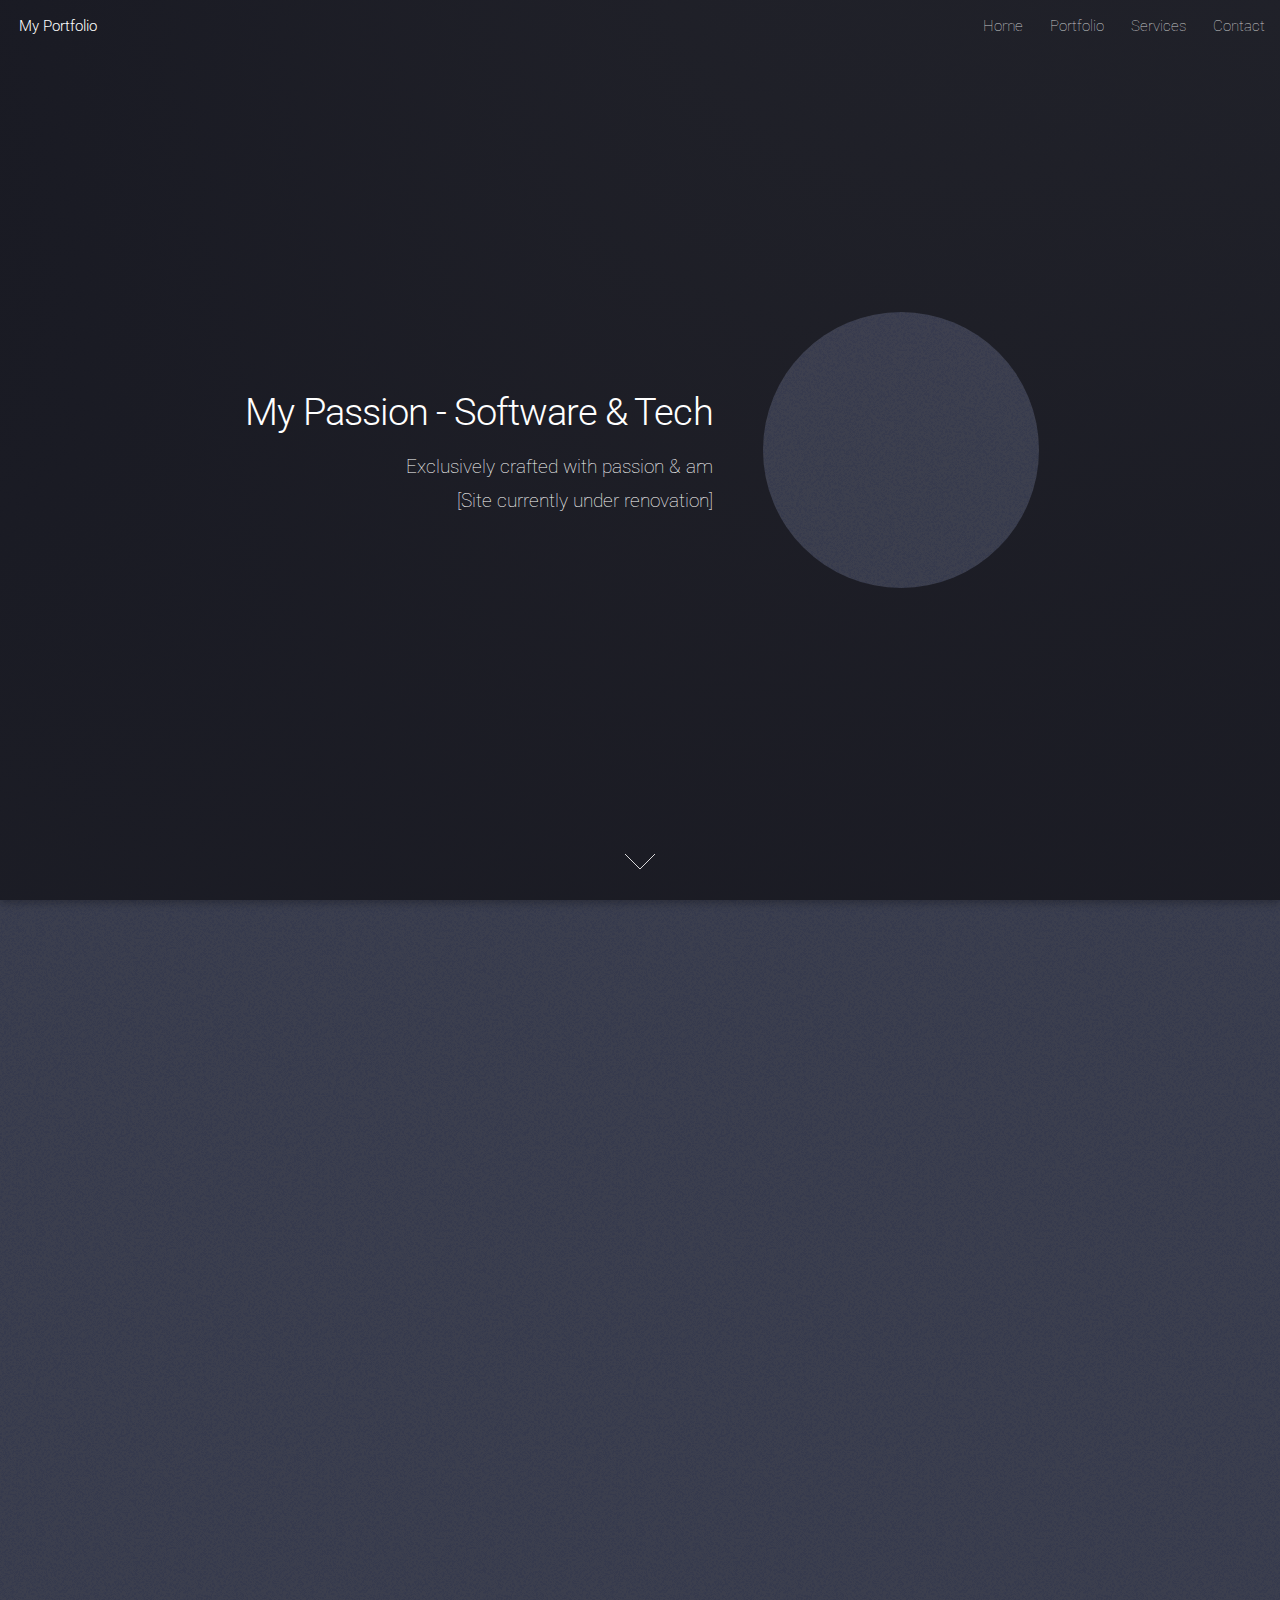
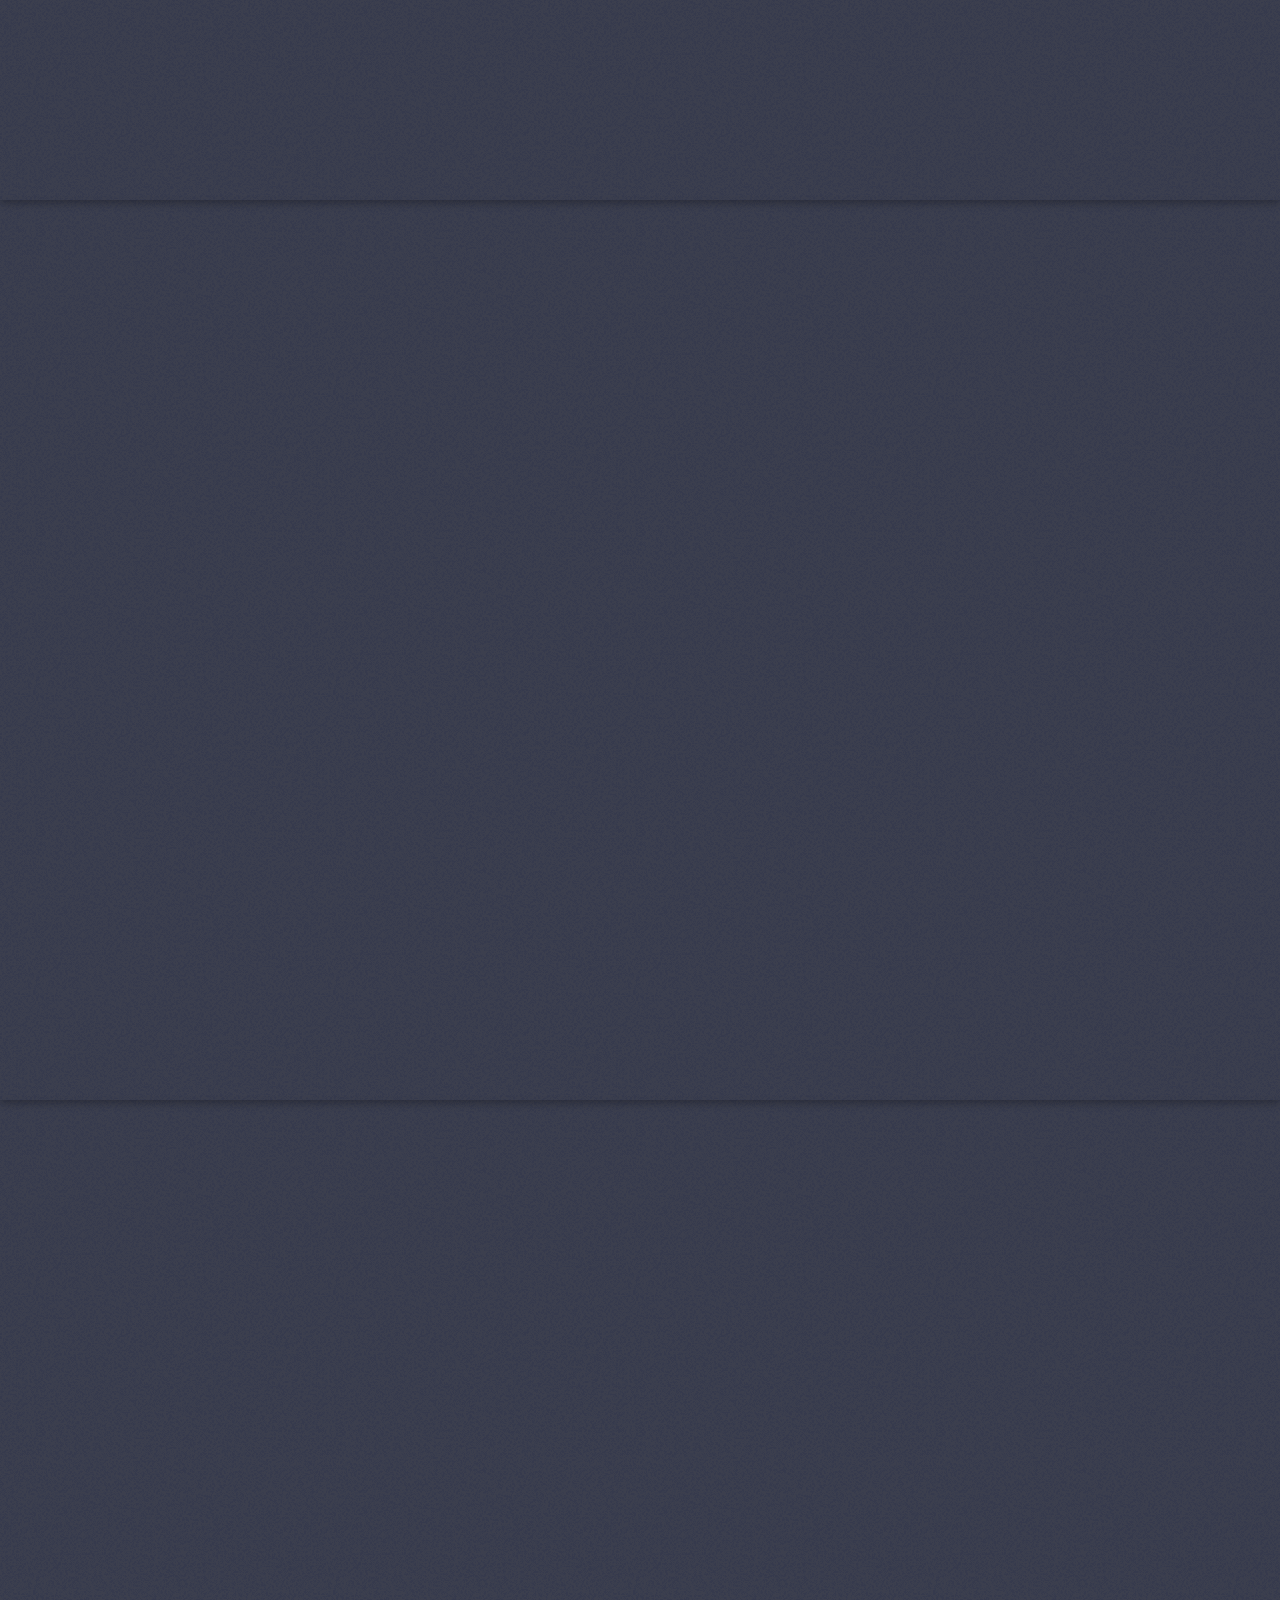
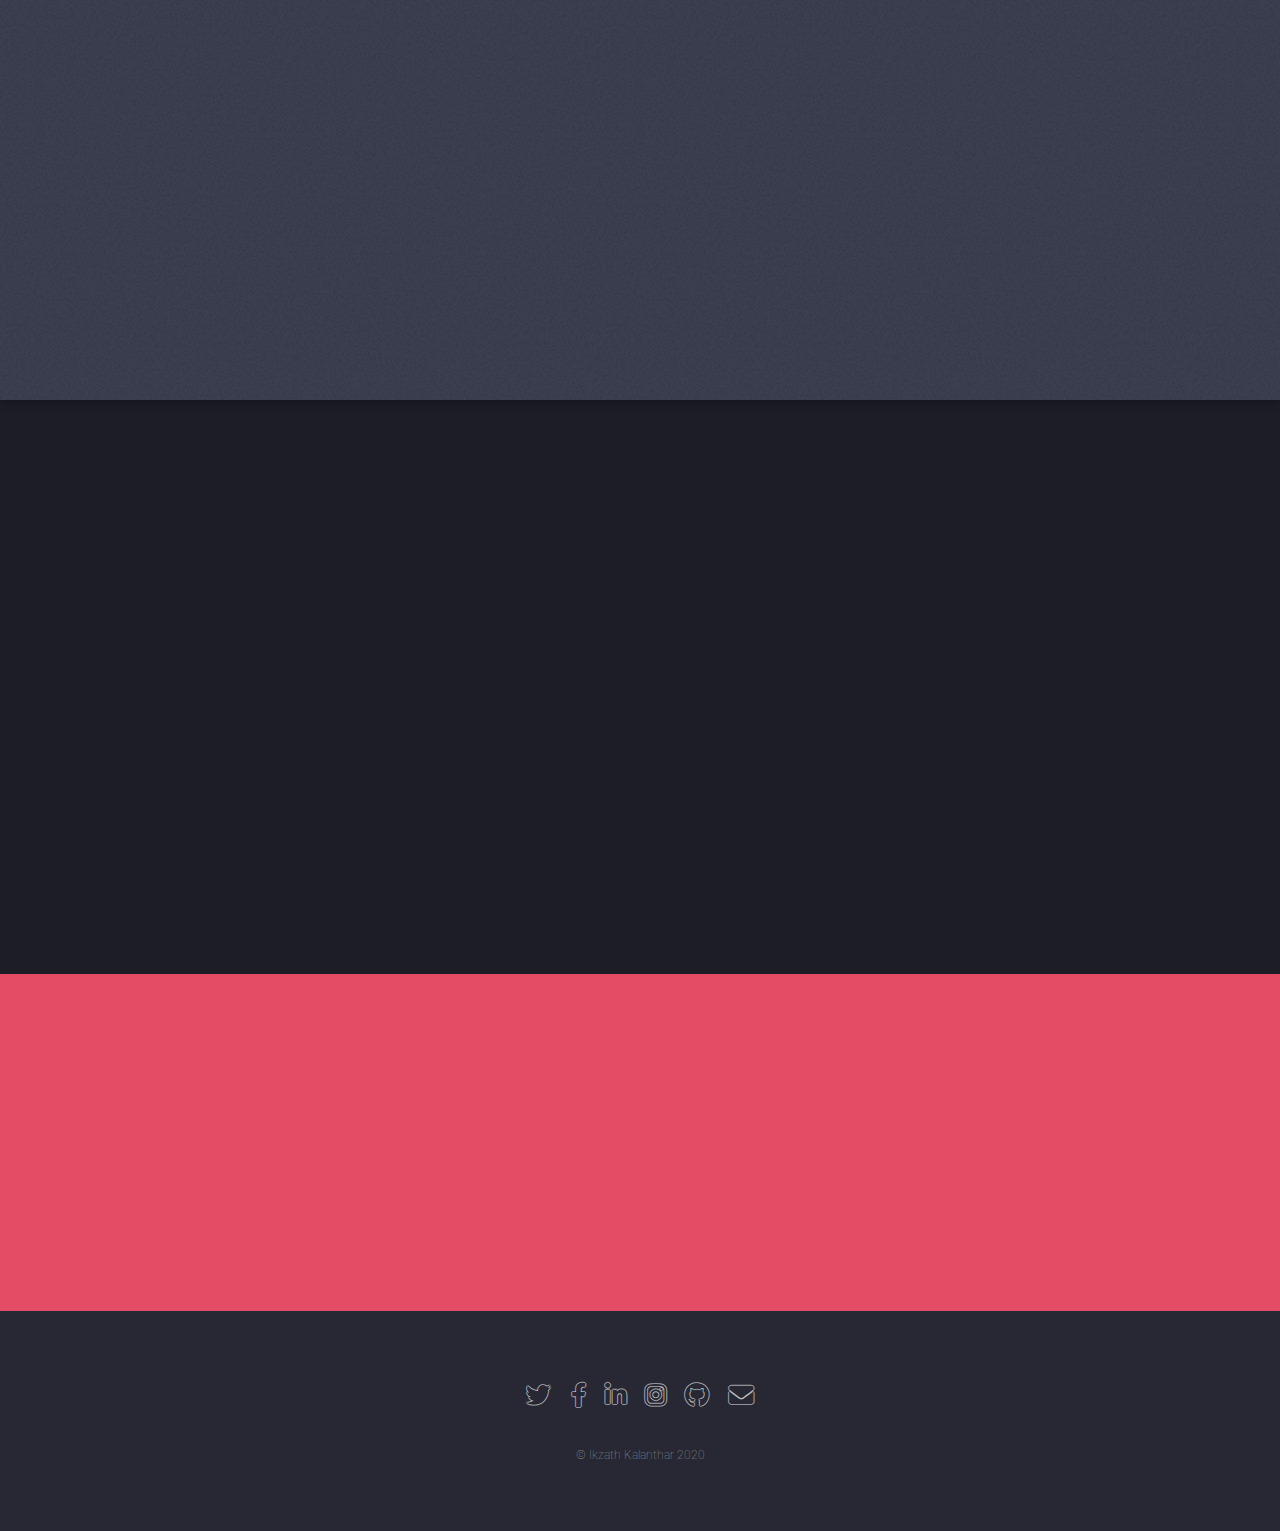
==== commit 6c35bba4: "Updated" ====
--- a/index.html
+++ b/index.html
@@ -6,7 +6,7 @@
 -->
 <html>
 	<head>
-		<title>Landed by HTML5 UP</title>
+		<title>My Portfolio</title>
 		<meta charset="utf-8" />
 		<meta name="viewport" content="width=device-width, initial-scale=1, user-scalable=no" />
 		<link rel="stylesheet" href="assets/css/main.css" />
@@ -17,29 +17,15 @@
 
 			<!-- Header -->
 				<header id="header">
-					<h1 id="logo"><a href="index.html">Landed</a></h1>
+					<h1 id="logo"><p>My Portfolio</p></h1>
 					<nav id="nav">
 						<ul>
 							<li><a href="index.html">Home</a></li>
-							<li>
-								<a href="#">Layouts</a>
-								<ul>
-									<li><a href="left-sidebar.html">Left Sidebar</a></li>
-									<li><a href="right-sidebar.html">Right Sidebar</a></li>
-									<li><a href="no-sidebar.html">No Sidebar</a></li>
-									<li>
-										<a href="#">Submenu</a>
-										<ul>
-											<li><a href="#">Option 1</a></li>
-											<li><a href="#">Option 2</a></li>
-											<li><a href="#">Option 3</a></li>
-											<li><a href="#">Option 4</a></li>
-										</ul>
-									</li>
-								</ul>
-							</li>
-							<li><a href="elements.html">Elements</a></li>
-							<li><a href="#" class="button primary">Sign Up</a></li>
+							<li><a href="#two">Portfolio</a></li>						
+							<li><a href="#three">Services</a></li>
+							<li><a href="#five">Contact</a></li>
+                         
+						<!--	<li><a href="#" class="button primary">Sign Up</a></li> -->
 						</ul>
 					</nav>
 				</header>
@@ -48,11 +34,11 @@
 				<section id="banner">
 					<div class="content">
 						<header>
-							<h2>The future has landed</h2>
-							<p>And there are no hoverboards or flying cars.<br />
-							Just apps. Lots of mother flipping apps.</p>
+							<h2>My Passion - Software & Tech</h2>
+							<p>Exclusively crafted with passion & am</br>
+								[Site currently under renovation]</p>
 						</header>
-						<span class="image"><img src="images/pic01.jpg" alt="" /></span>
+						<span class="image"><img src="images/pic011.jpg" alt="" /></span>
 					</div>
 					<a href="#one" class="goto-next scrolly">Next</a>
 				</section>
@@ -65,23 +51,15 @@
 							<div class="row">
 								<div class="col-4 col-12-medium">
 									<header>
-										<h2>Odio faucibus ipsum integer consequat</h2>
-										<p>Nascetur eu nibh vestibulum amet gravida nascetur praesent</p>
+										<h2>I'm Ikzath Kalanthar from Berlin</h2>
+										<p>An amateur Full-Stack developer and daydreamer!</p>
 									</header>
 								</div>
 								<div class="col-4 col-12-medium">
-									<p>Feugiat accumsan lorem eu ac lorem amet sed accumsan donec.
-									Blandit orci porttitor semper. Arcu phasellus tortor enim mi
-									nisi praesent dolor adipiscing. Integer mi sed nascetur cep aliquet
-									augue varius tempus lobortis porttitor accumsan consequat
-									adipiscing lorem dolor.</p>
+									<p>Focused on HTML, CSS, JavaScript, React JS and Node JS</p>
 								</div>
 								<div class="col-4 col-12-medium">
-									<p>Morbi enim nascetur et placerat lorem sed iaculis neque ante
-									adipiscing adipiscing metus massa. Blandit orci porttitor semper.
-									Arcu phasellus tortor enim mi mi nisi praesent adipiscing. Integer
-									mi sed nascetur cep aliquet augue varius tempus. Feugiat lorem
-									ipsum dolor nullam.</p>
+									<p>Dream of building some new pieces of revolutionary software integrating AI concepts.</p>
 								</div>
 							</div>
 						</div>
@@ -94,12 +72,18 @@
 					<span class="image fit main"><img src="images/pic03.jpg" alt="" /></span>
 					<div class="content">
 						<header>
-							<h2>Interdum amet non magna accumsan</h2>
-							<p>Nunc commodo accumsan eget id nisi eu col volutpat magna</p>
+							<h2>Portfolio</h2>
+							<p>Projects worked on so far-</p>
 						</header>
-						<p>Feugiat accumsan lorem eu ac lorem amet ac arcu phasellus tortor enim mi mi nisi praesent adipiscing. Integer mi sed nascetur cep aliquet augue varius tempus lobortis porttitor lorem et accumsan consequat adipiscing lorem.</p>
+						<ul>
+						<li>React JS Todo App</li>
+						<li>Code Gig App - Sequelize, PostGreSql, Handlebars & Node JS</li>
+						<li>CRUD App- MongoDB, Mongoose, EJS & Node JS</li>
+						<li>A responsive customized web app for an educational institute - jQuery</li>
+						<li>Stay tuned for more ......</li>
+					     </ul>
 						<ul class="actions">
-							<li><a href="#" class="button">Learn More</a></li>
+							<li><a href="https://github.com/ikzath" class="button">My GitHub Repo</a></li>
 						</ul>
 					</div>
 					<a href="#three" class="goto-next scrolly">Next</a>
@@ -110,13 +94,14 @@
 					<span class="image fit main bottom"><img src="images/pic04.jpg" alt="" /></span>
 					<div class="content">
 						<header>
-							<h2>Interdum felis blandit praesent sed augue</h2>
-							<p>Accumsan integer ultricies aliquam vel massa sapien phasellus</p>
+						 <h2>Technologies</h2>
 						</header>
-						<p>Feugiat accumsan lorem eu ac lorem amet ac arcu phasellus tortor enim mi mi nisi praesent adipiscing. Integer mi sed nascetur cep aliquet augue varius tempus lobortis porttitor lorem et accumsan consequat adipiscing lorem.</p>
-						<ul class="actions">
-							<li><a href="#" class="button">Learn More</a></li>
-						</ul>
+						<ul> 
+							<li>HTML, CSS, JavaScript</li>
+							<li>React Js & basic Vue Js</li>
+							<li>Node Js, Express Js, EJS, Handlebars</li>
+							<li>PostGreSql, MongoDB, Mongoose, Sequelize ORM </li>
+						</ul>						
 					</div>
 					<a href="#four" class="goto-next scrolly">Next</a>
 				</section>
@@ -125,48 +110,35 @@
 				<section id="four" class="wrapper style1 special fade-up">
 					<div class="container">
 						<header class="major">
-							<h2>Accumsan sed tempus adipiscing blandit</h2>
-							<p>Iaculis ac volutpat vis non enim gravida nisi faucibus posuere arcu consequat</p>
+							<h2>Services Offered</h2>
+							<p>Can be customized to suit individual needs & preferences</p>
 						</header>
 						<div class="box alt">
 							<div class="row gtr-uniform">
 								<section class="col-4 col-6-medium col-12-xsmall">
 									<span class="icon solid alt major fa-chart-area"></span>
-									<h3>Ipsum sed commodo</h3>
-									<p>Feugiat accumsan lorem eu ac lorem amet accumsan donec. Blandit orci porttitor.</p>
+									<h3>Customized responsive websites</h3>
+									<p>Portfolio and small business websites. Both static & dynamic </p>
 								</section>
 								<section class="col-4 col-6-medium col-12-xsmall">
 									<span class="icon solid alt major fa-comment"></span>
-									<h3>Eleifend lorem ornare</h3>
-									<p>Feugiat accumsan lorem eu ac lorem amet accumsan donec. Blandit orci porttitor.</p>
+									<h3>Database tables & configuration</h3>
+									<p>MySQL, PostGreSql, MongoDB via Node Js [MERN Stack]</p>
 								</section>
 								<section class="col-4 col-6-medium col-12-xsmall">
 									<span class="icon solid alt major fa-flask"></span>
-									<h3>Cubilia cep lobortis</h3>
-									<p>Feugiat accumsan lorem eu ac lorem amet accumsan donec. Blandit orci porttitor.</p>
-								</section>
-								<section class="col-4 col-6-medium col-12-xsmall">
-									<span class="icon solid alt major fa-paper-plane"></span>
-									<h3>Non semper interdum</h3>
-									<p>Feugiat accumsan lorem eu ac lorem amet accumsan donec. Blandit orci porttitor.</p>
-								</section>
-								<section class="col-4 col-6-medium col-12-xsmall">
-									<span class="icon solid alt major fa-file"></span>
-									<h3>Odio laoreet accumsan</h3>
-									<p>Feugiat accumsan lorem eu ac lorem amet accumsan donec. Blandit orci porttitor.</p>
-								</section>
-								<section class="col-4 col-6-medium col-12-xsmall">
-									<span class="icon solid alt major fa-lock"></span>
-									<h3>Massa arcu accumsan</h3>
-									<p>Feugiat accumsan lorem eu ac lorem amet accumsan donec. Blandit orci porttitor.</p>
-								</section>
+									<h3>Business Development & Marketing</h3>
+									<p>Digital Marketing, Sales & Business Strategies </p>
+								</section>								
 							</div>
 						</div>
+						<!--
 						<footer class="major">
 							<ul class="actions special">
 								<li><a href="#" class="button">Magna sed feugiat</a></li>
 							</ul>
-						</footer>
+						</footer> 
+					     -->
 					</div>
 				</section>
 
@@ -174,13 +146,13 @@
 				<section id="five" class="wrapper style2 special fade">
 					<div class="container">
 						<header>
-							<h2>Magna faucibus lorem diam</h2>
-							<p>Ante metus praesent faucibus ante integer id accumsan eleifend</p>
+							<h2>Contact</h2>
+							<p>ikzathjob@hotmail.com <br> +4915214715246 </p>
 						</header>
 						<form method="post" action="#" class="cta">
 							<div class="row gtr-uniform gtr-50">
-								<div class="col-8 col-12-xsmall"><input type="email" name="email" id="email" placeholder="Your Email Address" /></div>
-								<div class="col-4 col-12-xsmall"><input type="submit" value="Get Started" class="fit primary" /></div>
+								<div class="col-8 col-12-xsmall"><input type="email" name="email" id="email" placeholder="messaging coming soon..." /></div>
+								<div class="col-4 col-12-xsmall"><input type="submit" value="Send Message" class="fit primary" /></div>
 							</div>
 						</form>
 					</div>
@@ -189,15 +161,15 @@
 			<!-- Footer -->
 				<footer id="footer">
 					<ul class="icons">
-						<li><a href="#" class="icon brands alt fa-twitter"><span class="label">Twitter</span></a></li>
-						<li><a href="#" class="icon brands alt fa-facebook-f"><span class="label">Facebook</span></a></li>
-						<li><a href="#" class="icon brands alt fa-linkedin-in"><span class="label">LinkedIn</span></a></li>
-						<li><a href="#" class="icon brands alt fa-instagram"><span class="label">Instagram</span></a></li>
-						<li><a href="#" class="icon brands alt fa-github"><span class="label">GitHub</span></a></li>
-						<li><a href="#" class="icon solid alt fa-envelope"><span class="label">Email</span></a></li>
+						<li><a href="#" title="no link available" class="icon brands alt fa-twitter"><span class="label">Twitter</span></a></li>
+						<li><a href="#" title="no link available" class="icon brands alt fa-facebook-f"><span class="label">Facebook</span></a></li>
+						<li><a href="#" title="no link available" class="icon brands alt fa-linkedin-in"><span class="label">LinkedIn</span></a></li>
+						<li><a href="#" title="no link available" class="icon brands alt fa-instagram"><span class="label">Instagram</span></a></li>
+						<li><a href="https://github.com/ikzath"   title="no link available"  class="icon brands alt fa-github"><span class="label">GitHub</span></a></li>
+						<li><a href="#" title="no link available" class="icon solid alt fa-envelope"><span class="label">Email</span></a></li>
 					</ul>
 					<ul class="copyright">
-						<li>&copy; Untitled. All rights reserved.</li><li>Design: <a href="http://html5up.net">HTML5 UP</a></li>
+						<li>&copy; Ikzath Kalanthar 2020 </li>
 					</ul>
 				</footer>
 
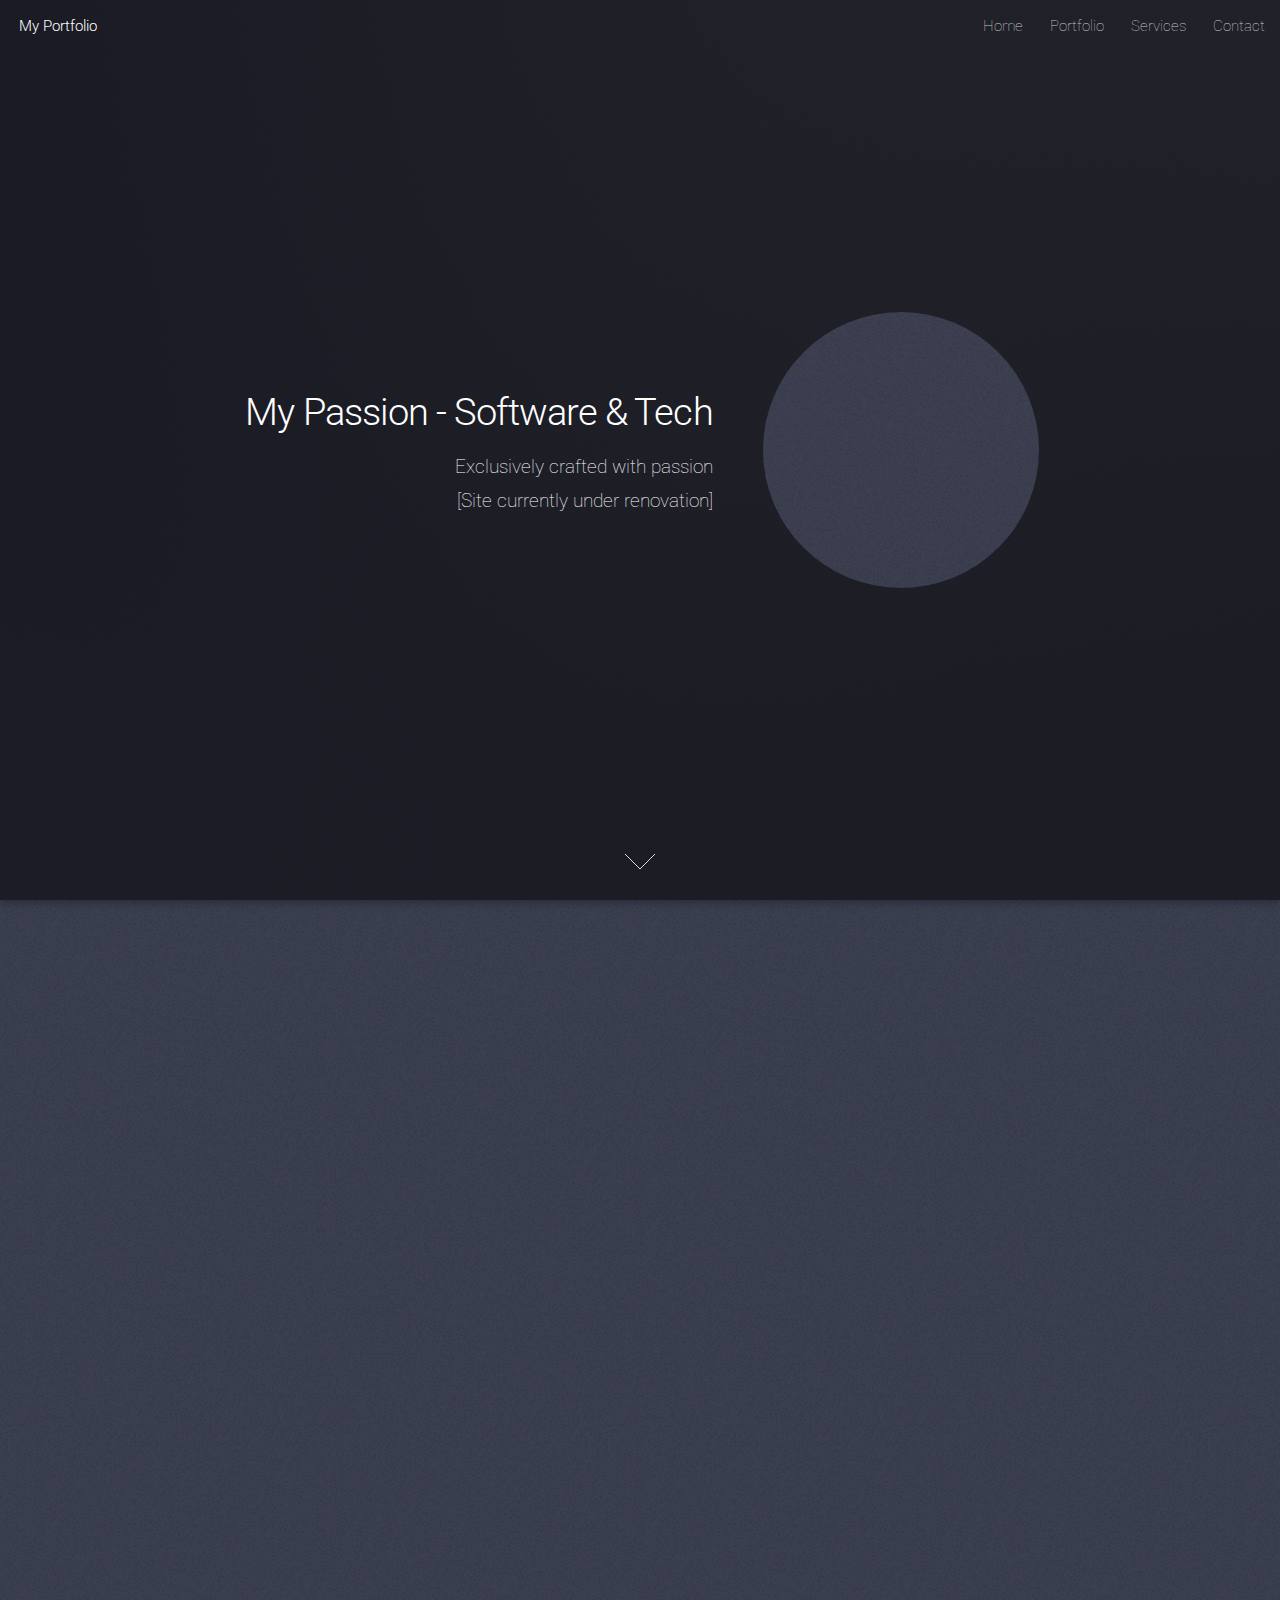
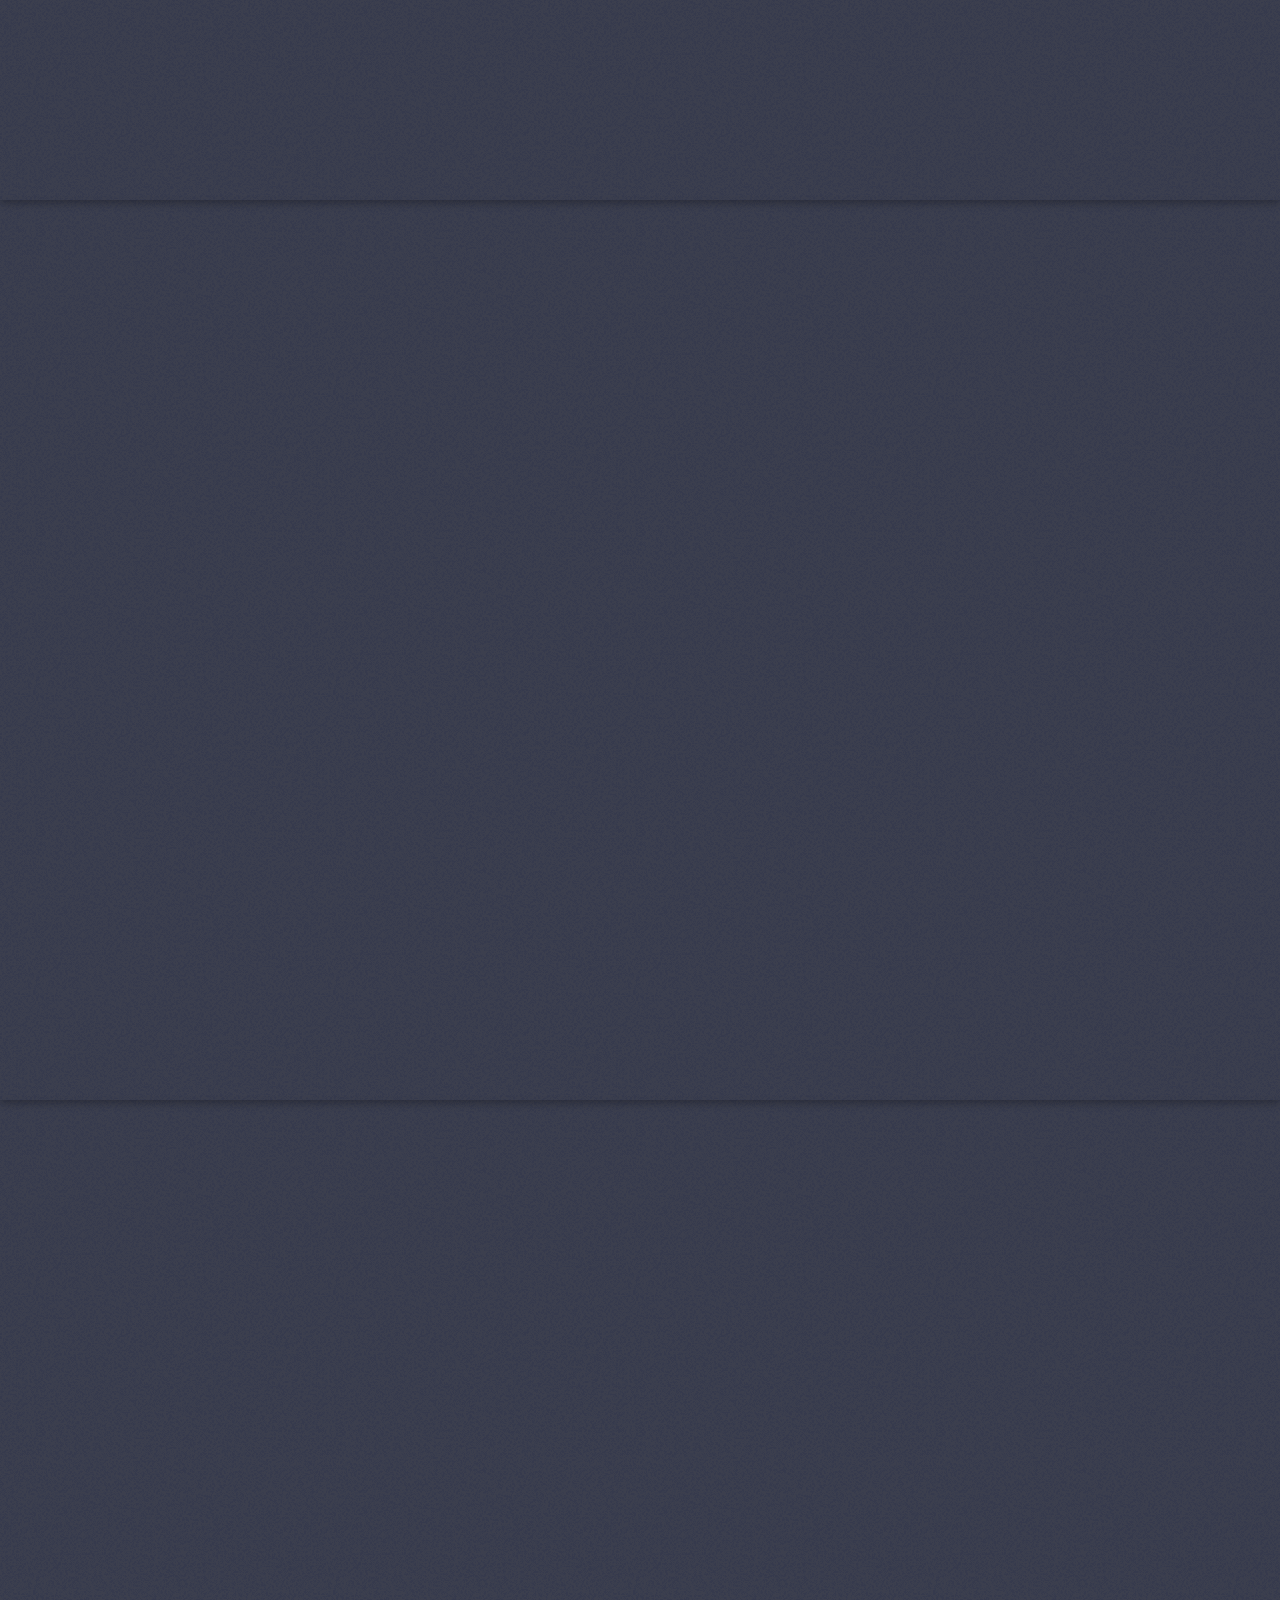
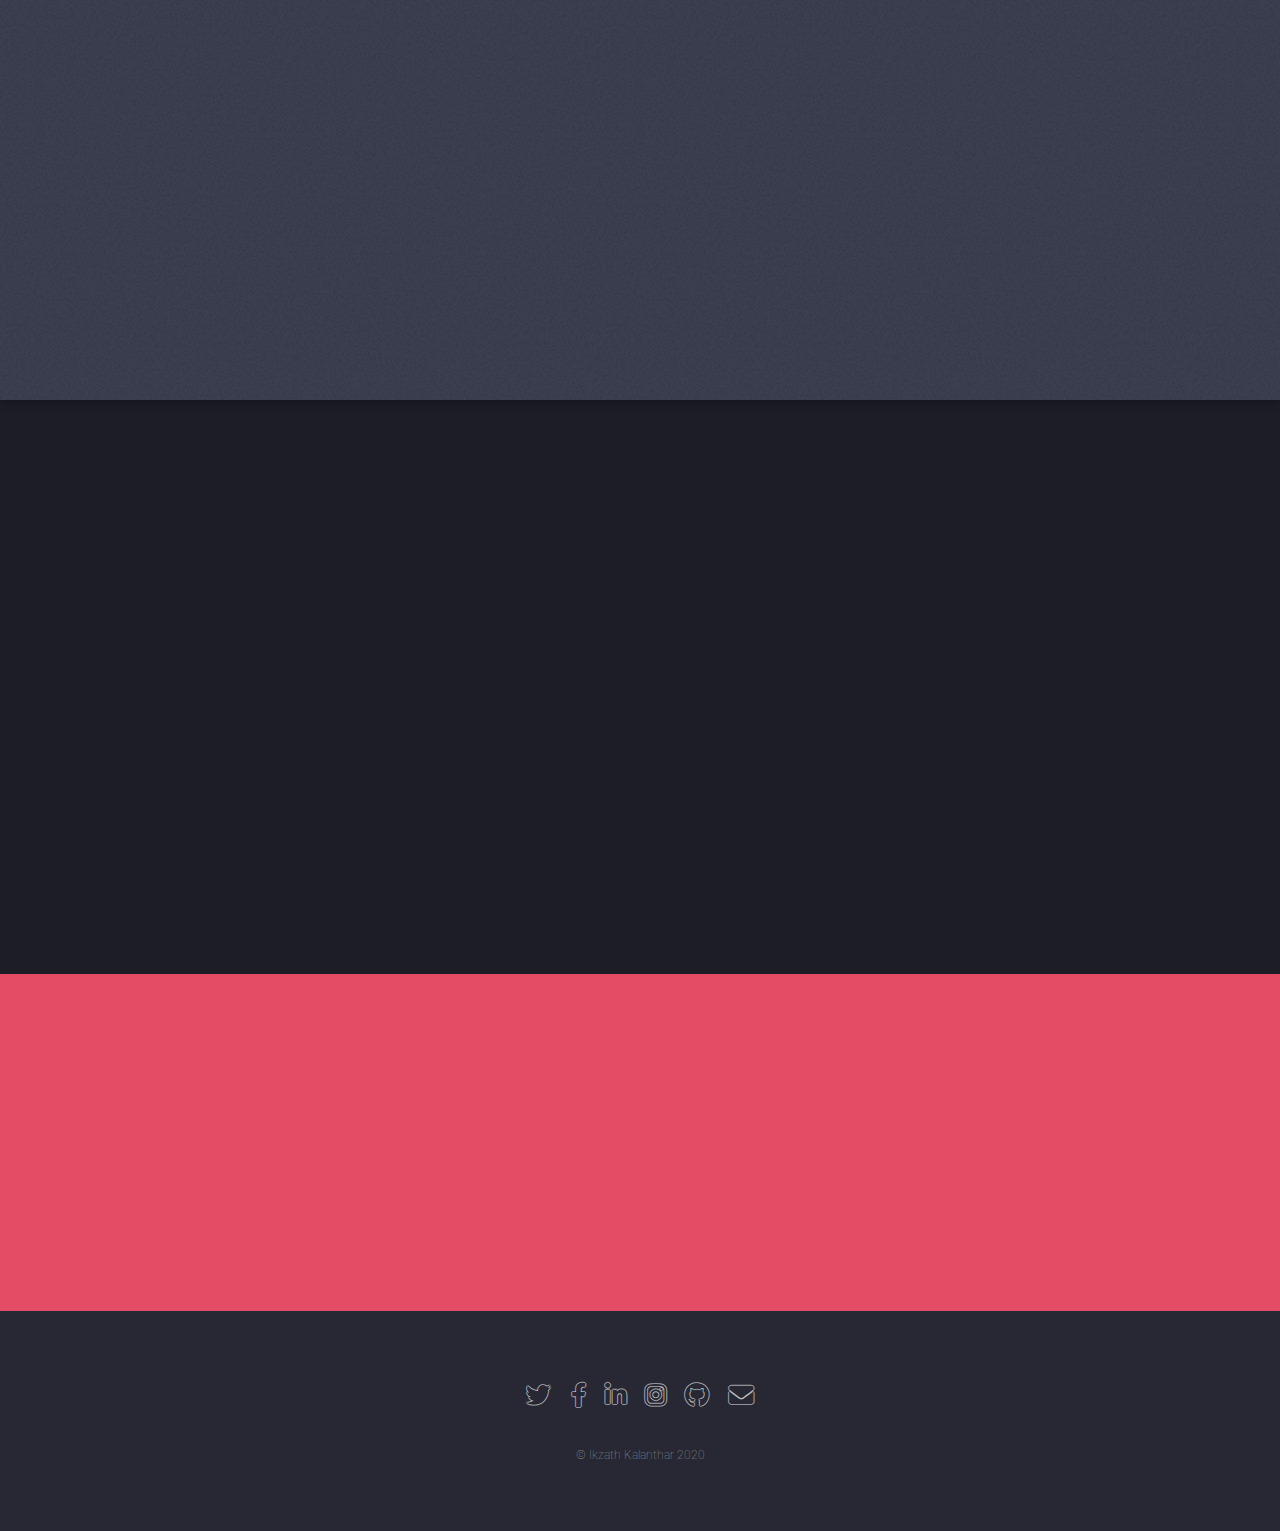
==== commit 2946c9fd: "first" ====
--- a/index.html
+++ b/index.html
@@ -35,7 +35,7 @@
 					<div class="content">
 						<header>
 							<h2>My Passion - Software & Tech</h2>
-							<p>Exclusively crafted with passion & am</br>
+							<p>Exclusively crafted with passion</br>
 								[Site currently under renovation]</p>
 						</header>
 						<span class="image"><img src="images/pic011.jpg" alt="" /></span>
@@ -51,12 +51,12 @@
 							<div class="row">
 								<div class="col-4 col-12-medium">
 									<header>
-										<h2>I'm Ikzath Kalanthar from Berlin</h2>
+										<h2>I'm Ikzath Mohamed Kalanthar from Berlin</h2>
 										<p>An amateur Full-Stack developer and daydreamer!</p>
 									</header>
 								</div>
 								<div class="col-4 col-12-medium">
-									<p>Focused on HTML, CSS, JavaScript, React JS and Node JS</p>
+									<p>Focused on HTML, CSS, JavaScript, React JS, PHP and Node JS</p>
 								</div>
 								<div class="col-4 col-12-medium">
 									<p>Dream of building some new pieces of revolutionary software integrating AI concepts.</p>
@@ -77,10 +77,11 @@
 						</header>
 						<ul>
 						<li>React JS Todo App</li>
+						
 						<li>Code Gig App - Sequelize, PostGreSql, Handlebars & Node JS</li>
 						<li>CRUD App- MongoDB, Mongoose, EJS & Node JS</li>
 						<li>A responsive customized web app for an educational institute - jQuery</li>
-						<li>Stay tuned for more ......</li>
+						<li>Demo App- PHP, Symfony, MYSQL, Doctrine, Twig.</li>
 					     </ul>
 						<ul class="actions">
 							<li><a href="https://github.com/ikzath" class="button">My GitHub Repo</a></li>
@@ -97,8 +98,8 @@
 						 <h2>Technologies</h2>
 						</header>
 						<ul> 
-							<li>HTML, CSS, JavaScript</li>
-							<li>React Js & basic Vue Js</li>
+							<li>HTML, CSS, JavaScript, PHP</li>
+							<li>React Js & Vue Js</li>
 							<li>Node Js, Express Js, EJS, Handlebars</li>
 							<li>PostGreSql, MongoDB, Mongoose, Sequelize ORM </li>
 						</ul>						
@@ -186,4 +187,4 @@
 			<script src="assets/js/main.js"></script>
 
 	</body>
-</html>+</html>
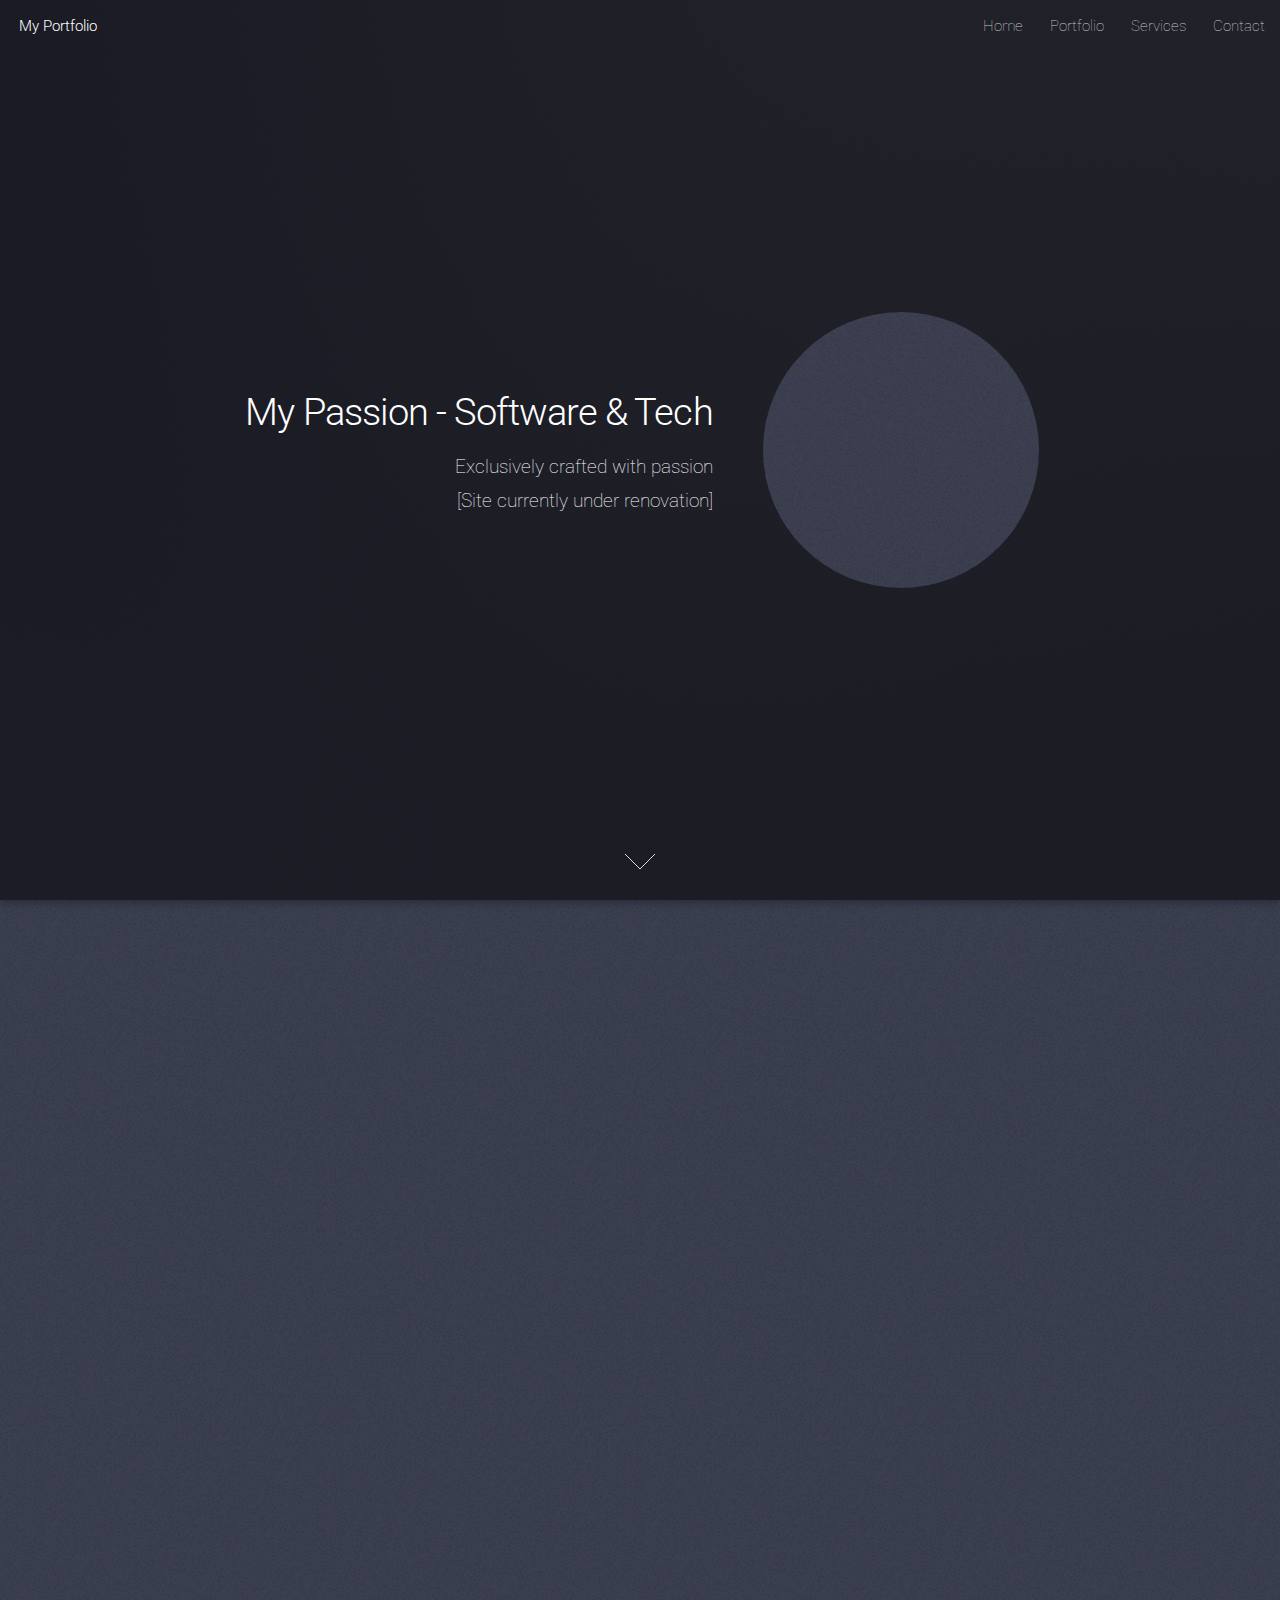
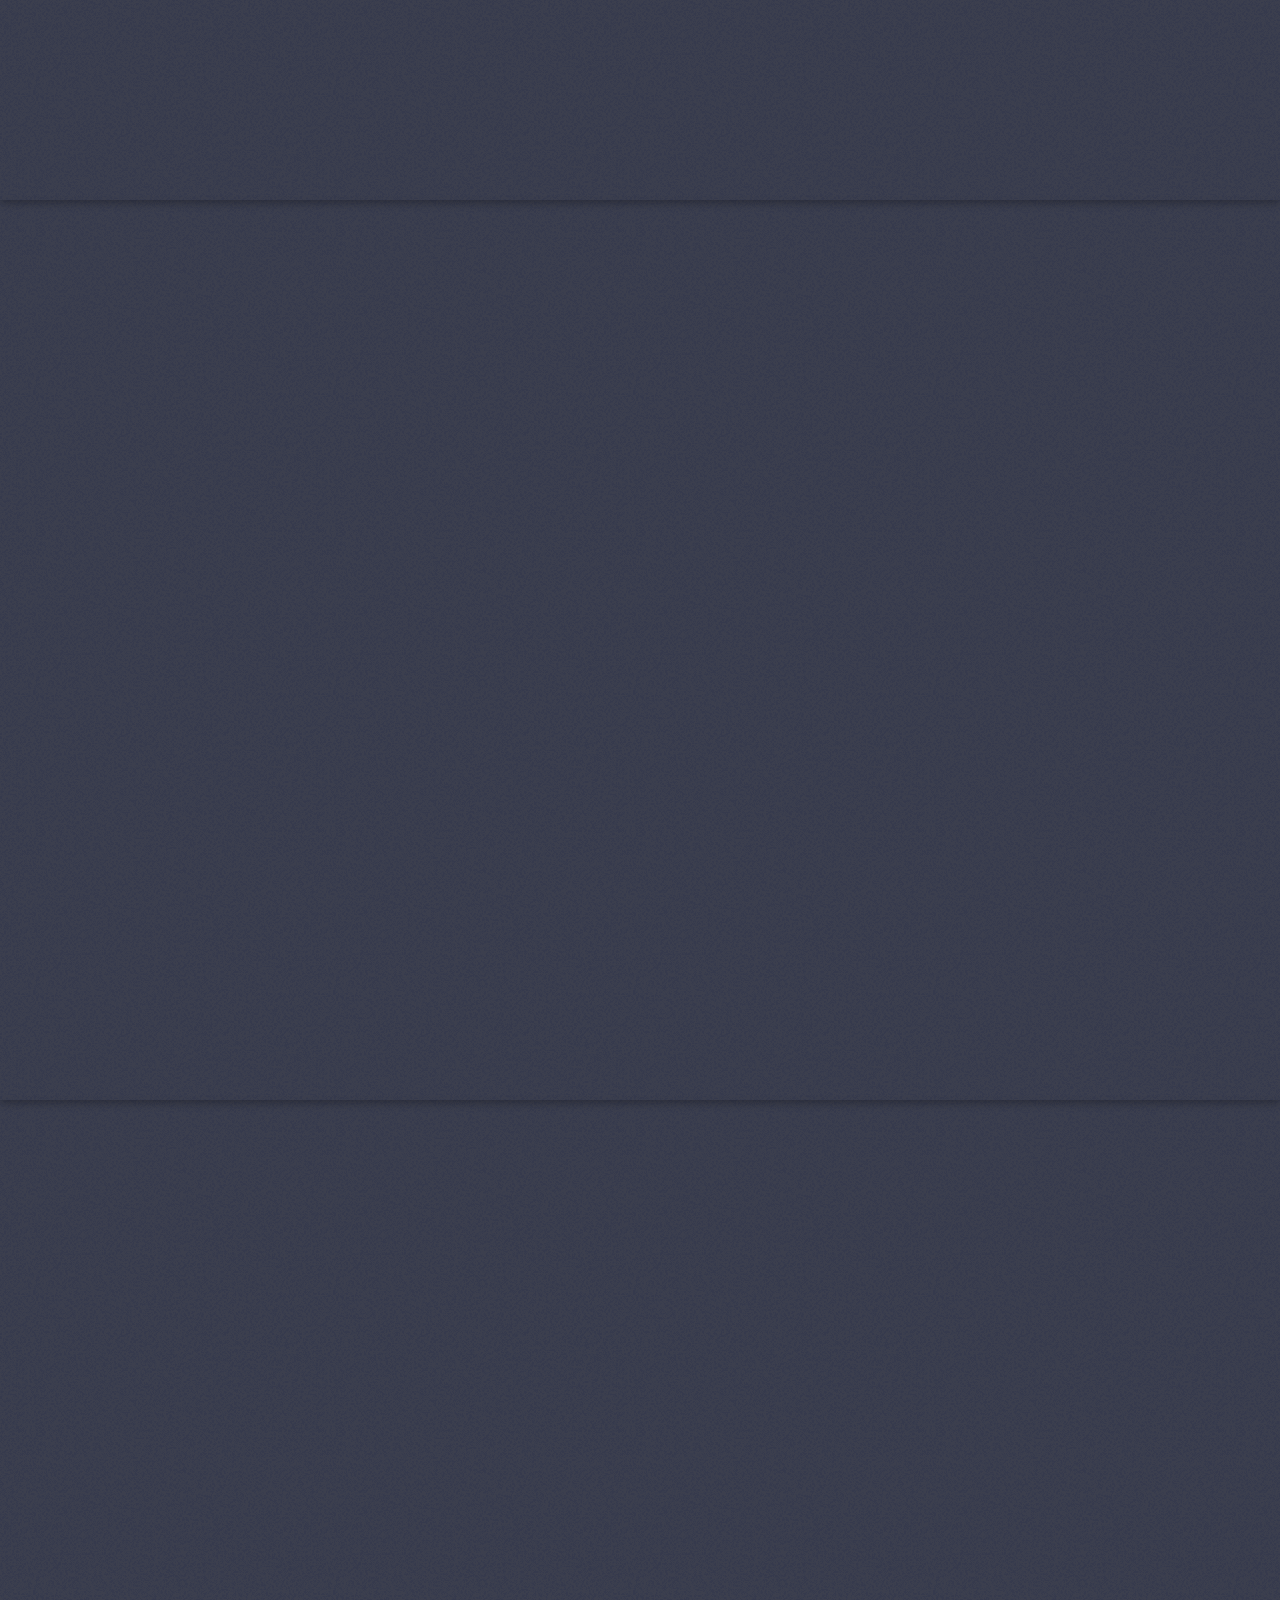
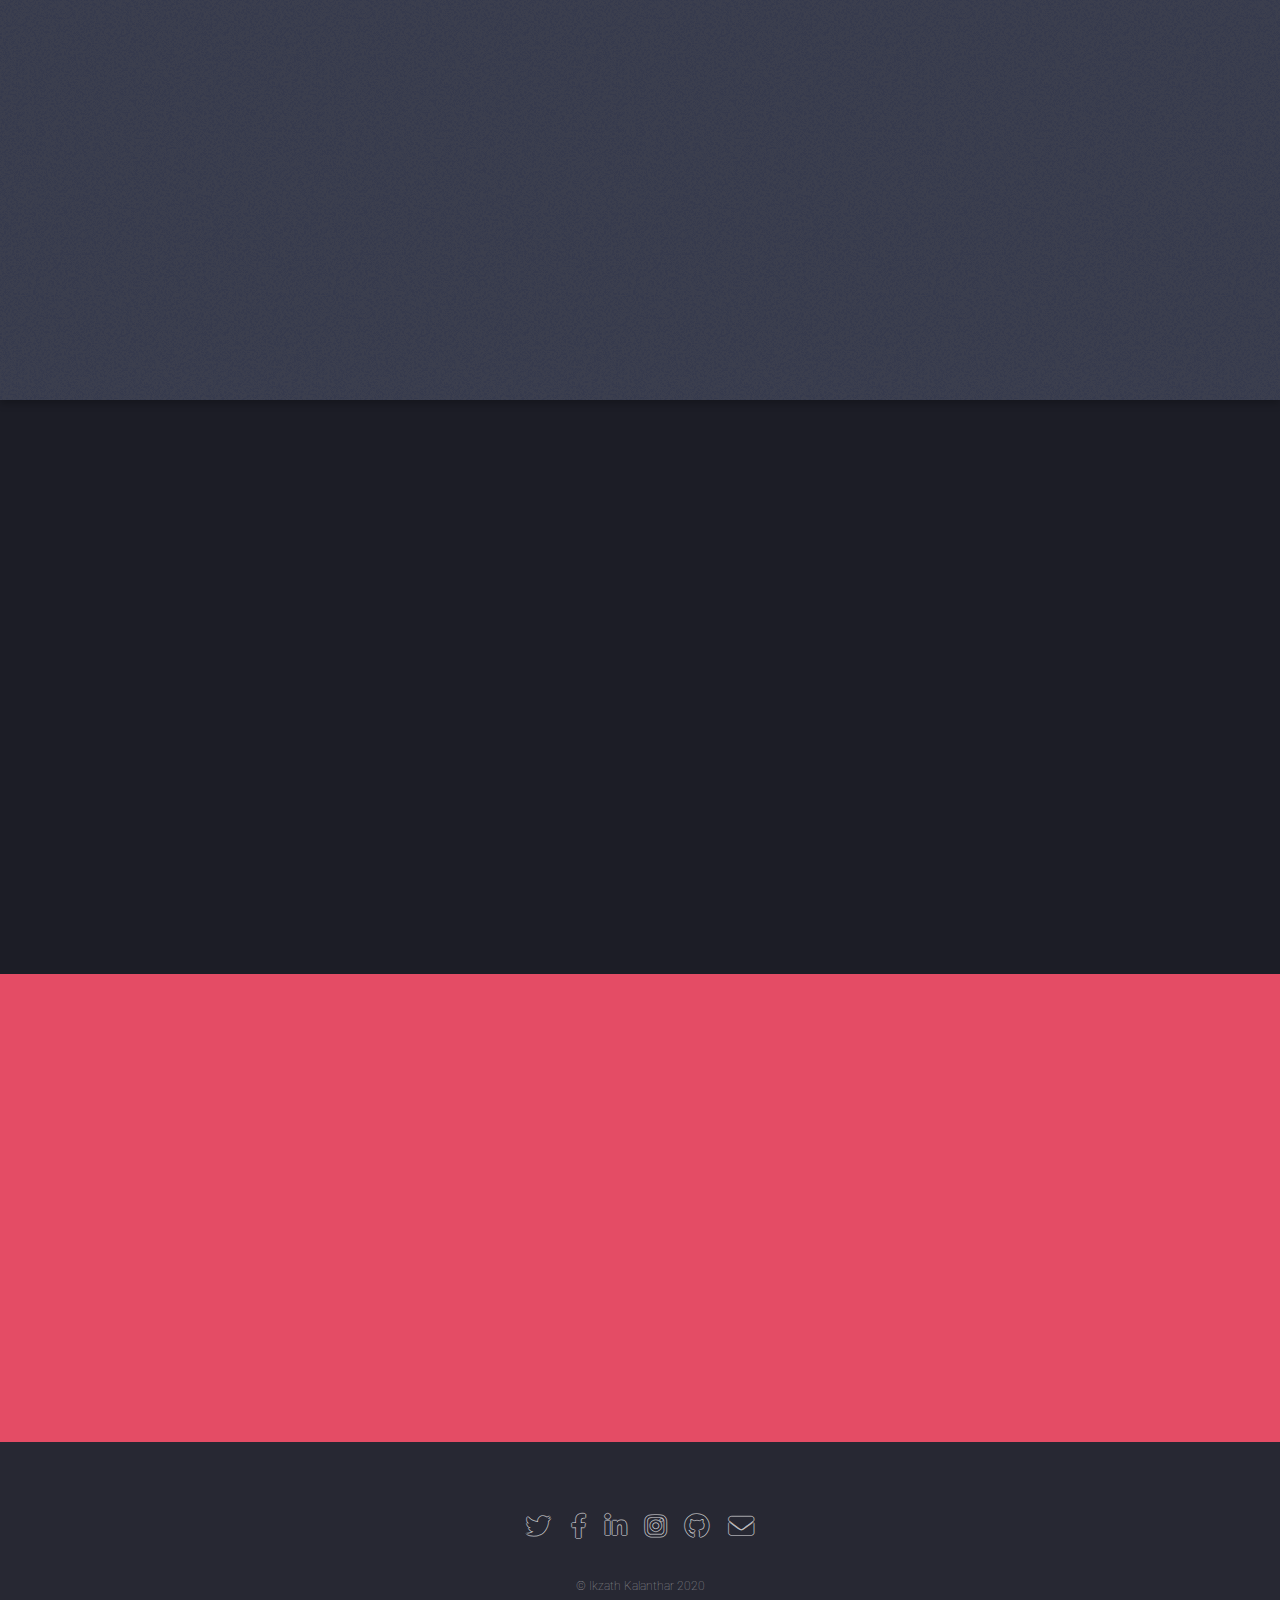
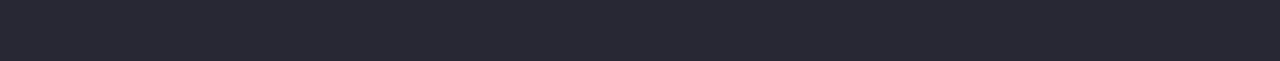
==== commit c816f845: "Update index.html" ====
--- a/index.html
+++ b/index.html
@@ -76,8 +76,8 @@
 							<p>Projects worked on so far-</p>
 						</header>
 						<ul>
-						<li>React JS Todo App</li>
-						
+						<li>MERN Stack Todo App</li>
+						<li>Expense Tracker - React Context API</li>						
 						<li>Code Gig App - Sequelize, PostGreSql, Handlebars & Node JS</li>
 						<li>CRUD App- MongoDB, Mongoose, EJS & Node JS</li>
 						<li>A responsive customized web app for an educational institute - jQuery</li>
@@ -98,9 +98,10 @@
 						 <h2>Technologies</h2>
 						</header>
 						<ul> 
-							<li>HTML, CSS, JavaScript, PHP</li>
+							<li>HTML, CSS, JavaScript</li>
+							<li>PHP, Symfony, Twig, Doctrine ORM</li>
 							<li>React Js & Vue Js</li>
-							<li>Node Js, Express Js, EJS, Handlebars</li>
+							<li>Node Js, Express Js, MOngoDB, Handlebars</li>
 							<li>PostGreSql, MongoDB, Mongoose, Sequelize ORM </li>
 						</ul>						
 					</div>
@@ -150,9 +151,10 @@
 							<h2>Contact</h2>
 							<p>ikzathjob@hotmail.com <br> +4915214715246 </p>
 						</header>
-						<form method="post" action="#" class="cta">
+						<form method="post" action="" class="cta" onsubmit="alert('Your message has been submitted')">
 							<div class="row gtr-uniform gtr-50">
-								<div class="col-8 col-12-xsmall"><input type="email" name="email" id="email" placeholder="messaging coming soon..." /></div>
+								<div class="col-8 col-12-xsmall"><input type="email" name="email" id="email" placeholder="Enter your email..." /></div>
+								<div class="col-8 col-12-large"><input type="text" name="message" placeholder="Enter your message..." /></div>
 								<div class="col-4 col-12-xsmall"><input type="submit" value="Send Message" class="fit primary" /></div>
 							</div>
 						</form>
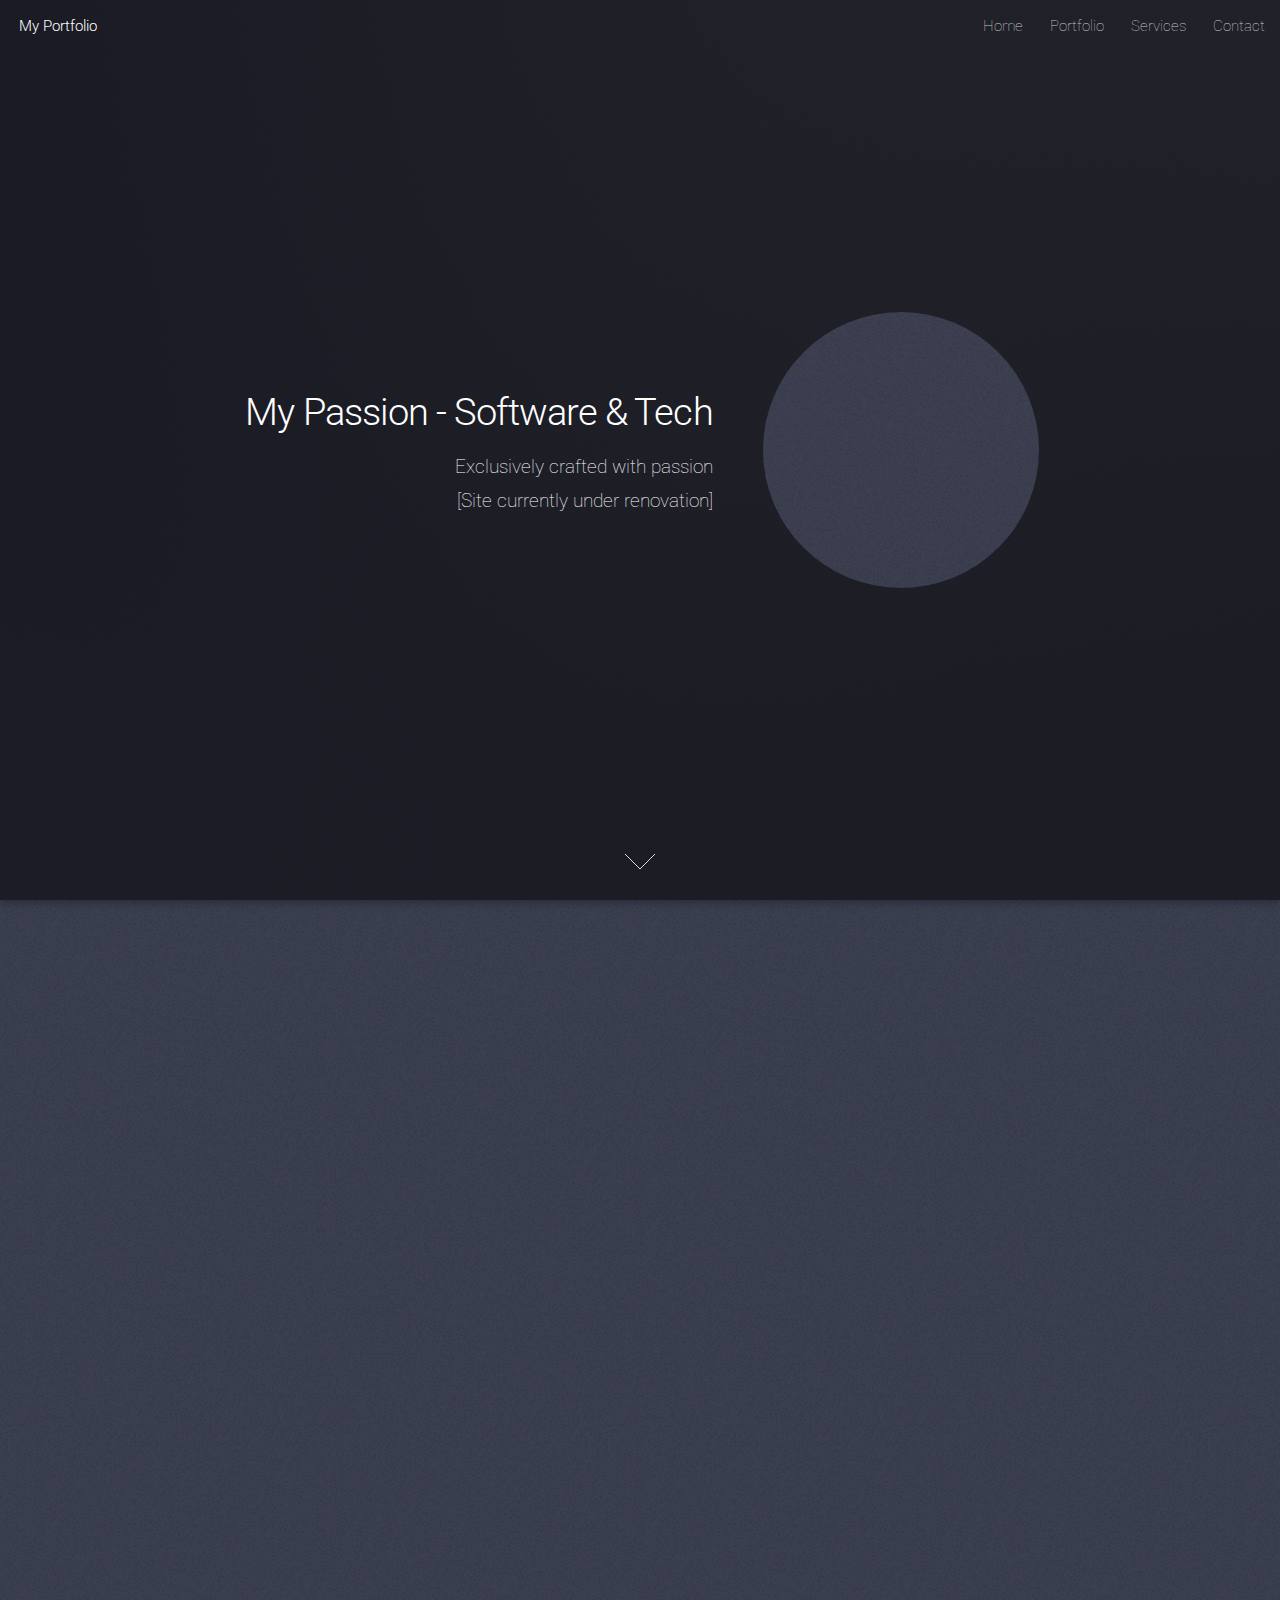
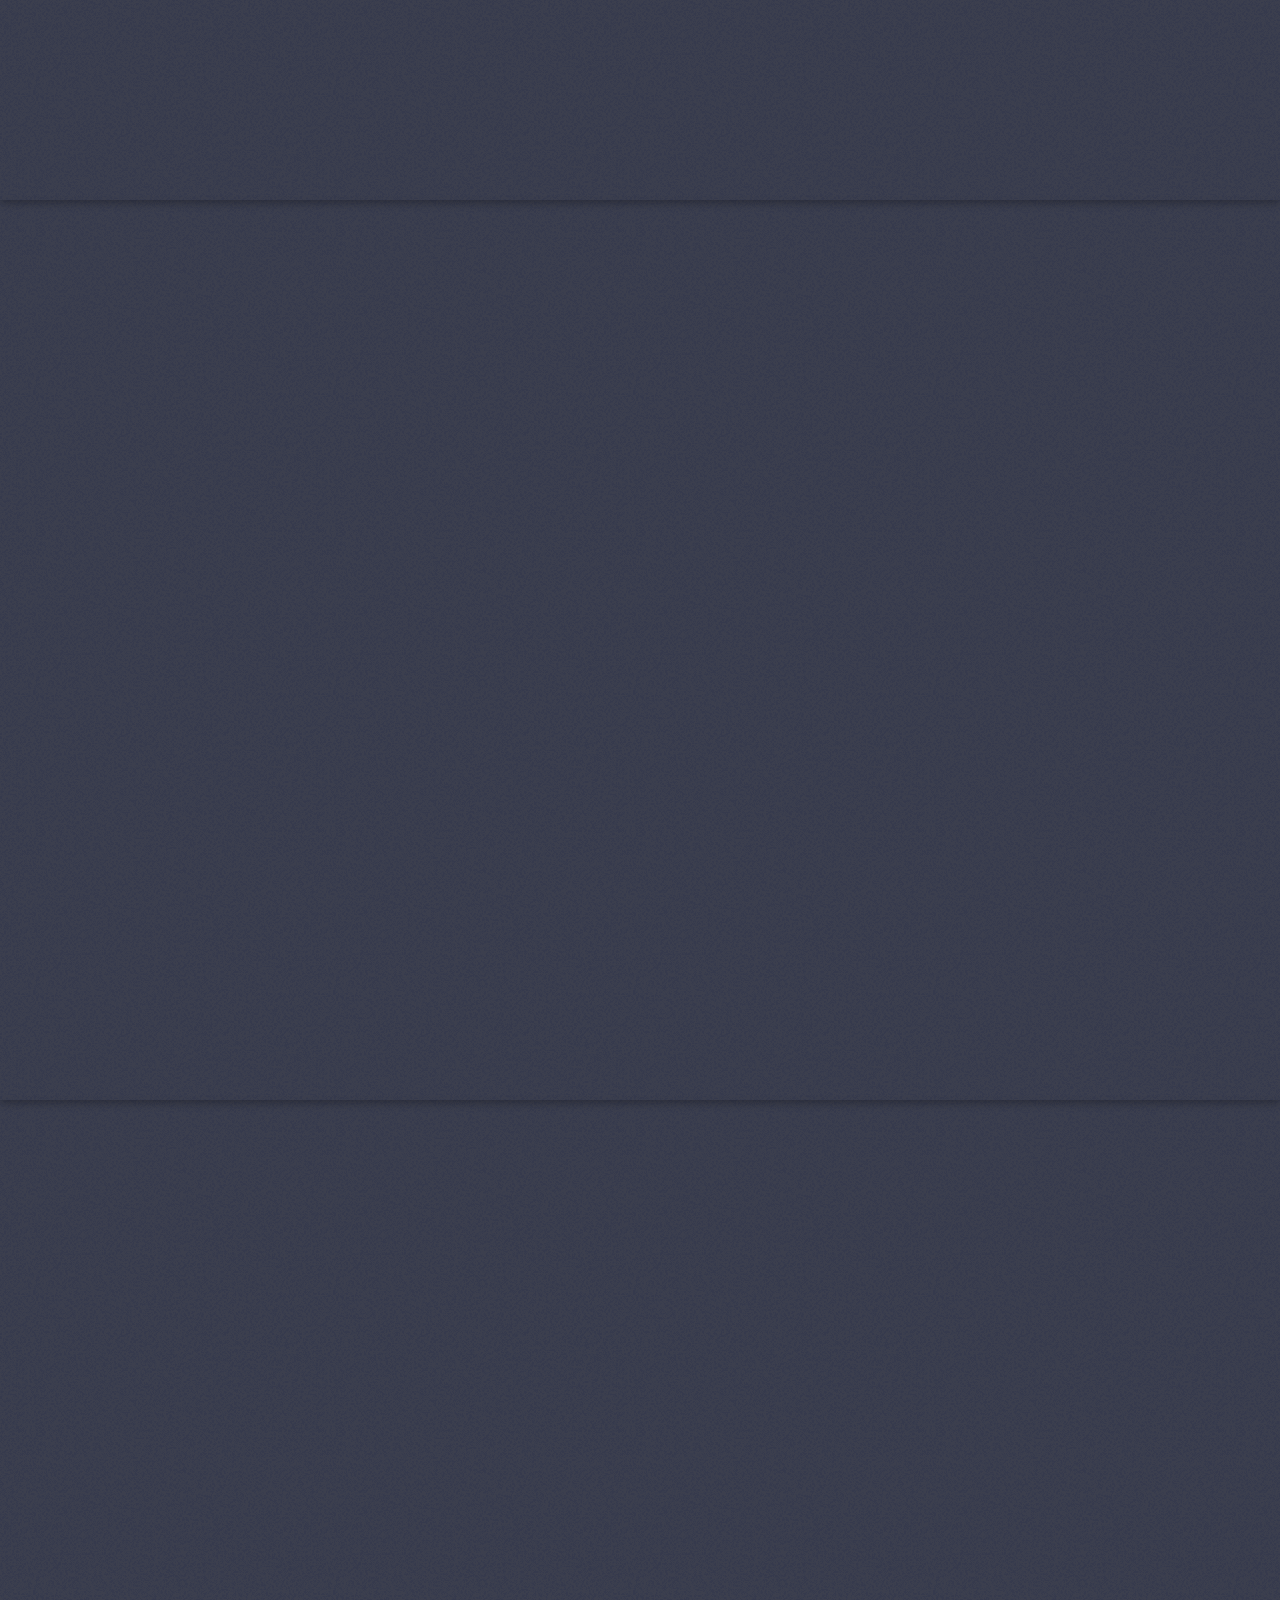
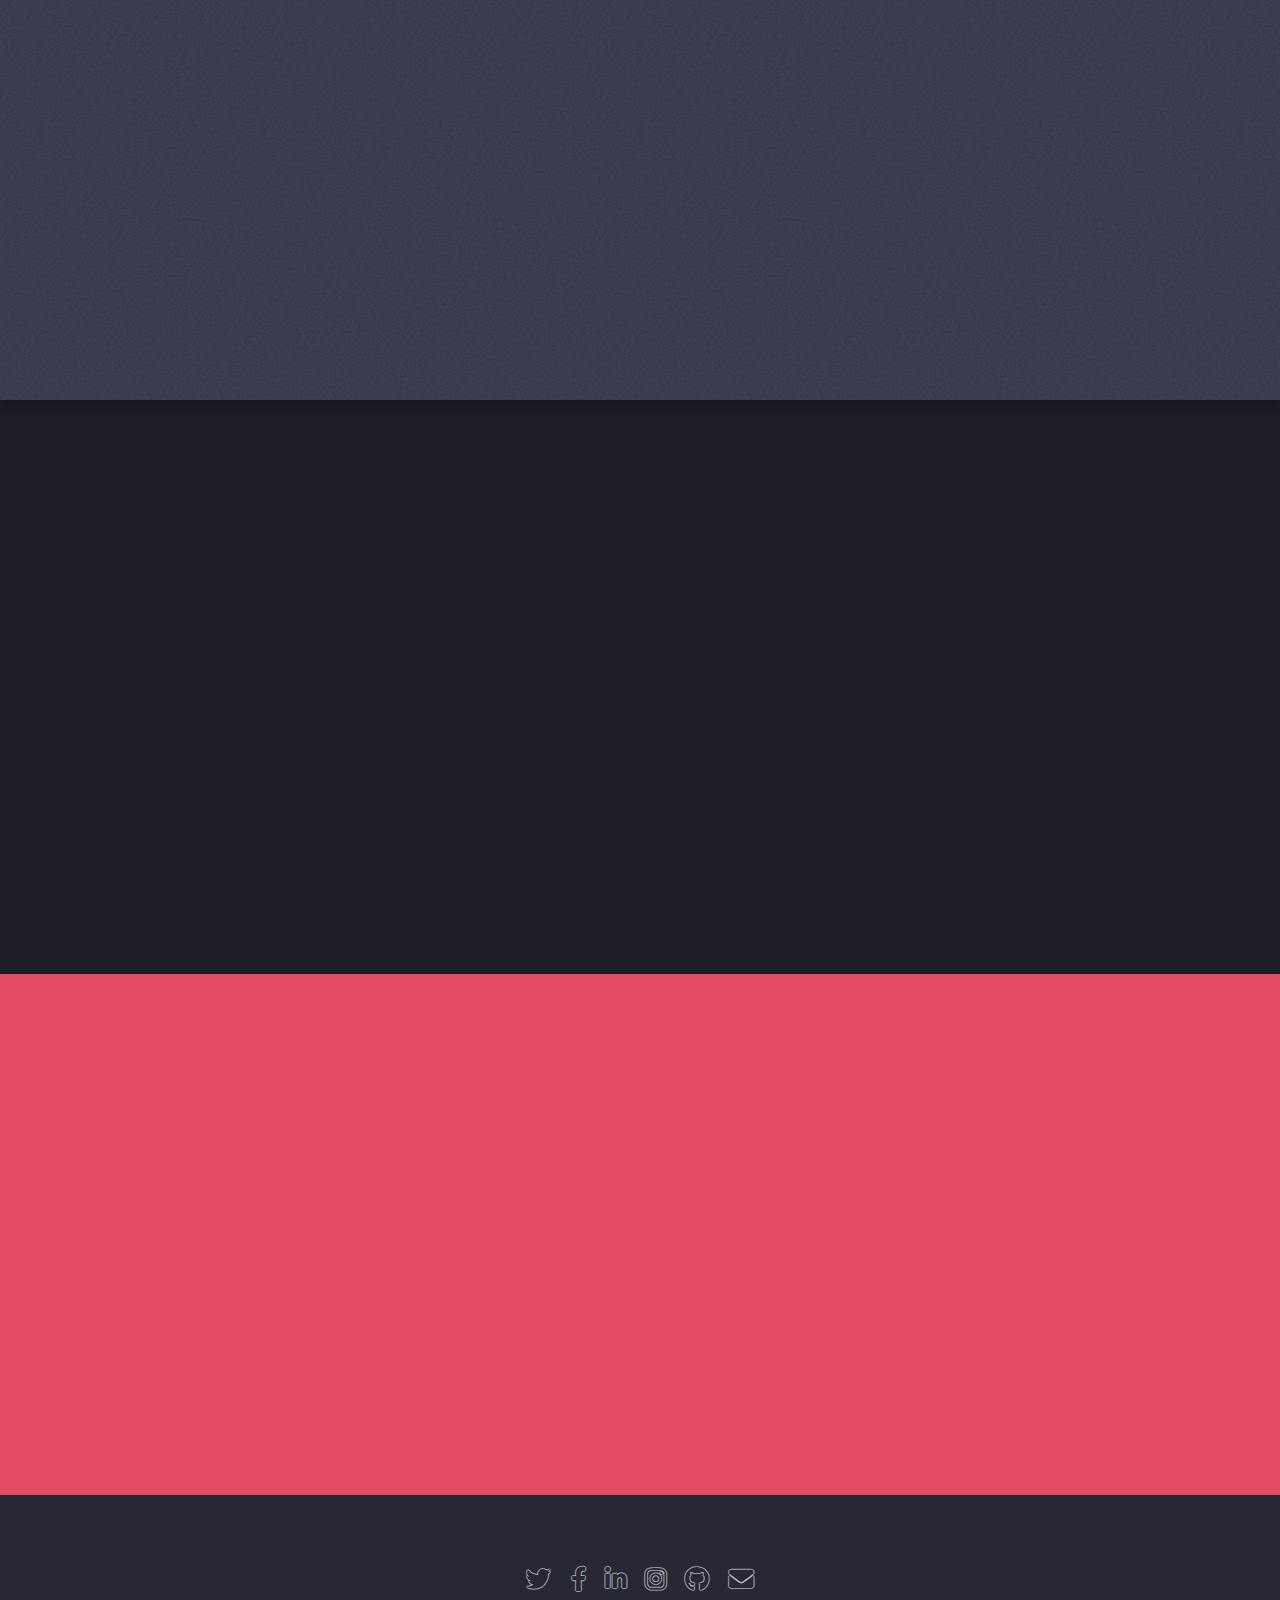
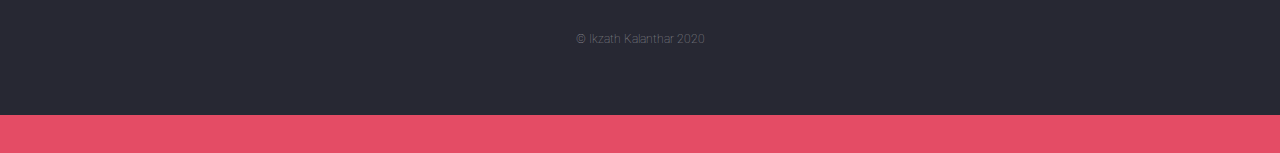
==== commit d0a7e915: "Update index.html" ====
--- a/index.html
+++ b/index.html
@@ -1,9 +1,5 @@
 <!DOCTYPE HTML>
-<!--
-	Landed by HTML5 UP
-	html5up.net | @ajlkn
-	Free for personal and commercial use under the CCA 3.0 license (html5up.net/license)
--->
+
 <html>
 	<head>
 		<title>My Portfolio</title>
@@ -38,7 +34,7 @@
 							<p>Exclusively crafted with passion</br>
 								[Site currently under renovation]</p>
 						</header>
-						<span class="image"><img src="images/pic011.jpg" alt="" /></span>
+						<span class="image"><img src="" alt="" /></span>
 					</div>
 					<a href="#one" class="goto-next scrolly">Next</a>
 				</section>
@@ -51,12 +47,12 @@
 							<div class="row">
 								<div class="col-4 col-12-medium">
 									<header>
-										<h2>I'm Ikzath Mohamed Kalanthar from Berlin</h2>
-										<p>An amateur Full-Stack developer and daydreamer!</p>
+										<h2>I'm Ikzath Mohamed from Berlin</h2>
+										<p>An Full-Stack developer and daydreamer!</p>
 									</header>
 								</div>
 								<div class="col-4 col-12-medium">
-									<p>Focused on HTML, CSS, JavaScript, React JS, PHP and Node JS</p>
+									<p>Focused on HTMT/CSS, JavaScript, React JS, PHP, Node JS etc,.</p>
 								</div>
 								<div class="col-4 col-12-medium">
 									<p>Dream of building some new pieces of revolutionary software integrating AI concepts.</p>
@@ -76,8 +72,8 @@
 							<p>Projects worked on so far-</p>
 						</header>
 						<ul>
-						<li>MERN Stack Todo App</li>
-						<li>Expense Tracker - React Context API</li>						
+						<li>Amazon Clone- React Context Api </li>
+						<li>Wildfire Tracker App - NASA Api</li>						
 						<li>Code Gig App - Sequelize, PostGreSql, Handlebars & Node JS</li>
 						<li>CRUD App- MongoDB, Mongoose, EJS & Node JS</li>
 						<li>A responsive customized web app for an educational institute - jQuery</li>
@@ -103,7 +99,8 @@
 							<li>React Js & Vue Js</li>
 							<li>Node Js, Express Js, MOngoDB, Handlebars</li>
 							<li>PostGreSql, MongoDB, Mongoose, Sequelize ORM </li>
-						</ul>						
+						        <li>JEST Testing, Firebase(serverless) & GraphQL</li>
+</ul>						
 					</div>
 					<a href="#four" class="goto-next scrolly">Next</a>
 				</section>
@@ -151,17 +148,46 @@
 							<h2>Contact</h2>
 							<p>ikzathjob@hotmail.com <br> +4915214715246 </p>
 						</header>
-						<form method="post" action="" class="cta" onsubmit="alert('Your message has been submitted')">
+						<!-- <form method="post" action="/email" class="cta"> -->
+						<form class='cta' id='contactForm' >	
 							<div class="row gtr-uniform gtr-50">
-								<div class="col-8 col-12-xsmall"><input type="email" name="email" id="email" placeholder="Enter your email..." /></div>
-								<div class="col-8 col-12-large"><input type="text" name="message" placeholder="Enter your message..." /></div>
+								<div class="col-8 col-12-xsmall"><input type="email" id='email' name="email" placeholder="Enter your email..." required/></div>
+								<div class="col-8 col-12-large"><input type="text" id='subject' name="subject" placeholder="Enter your message..." required/></div>
+								<div class="col-8 col-12-large"><input type="text" id='text' name="text" placeholder="Enter your message..." required/></div>
+
 								<div class="col-4 col-12-xsmall"><input type="submit" value="Send Message" class="fit primary" /></div>
 							</div>
 						</form>
-					</div>
-				</section>
-
-			<!-- Footer -->
+						<div class="alert">Your message has been sent</div>
+					</div>
+
+				<!-- </section>
+				<script src="https://ajax.googleapis.com/ajax/libs/jquery/3.5.1/jquery.min.js"></script>
+				<script src="assets/js/jquery.min.js"></script>
+
+				<script>
+					$('form').on('submit', (e)=> {
+					e.preventDefault();
+
+					const email = $('#email').val().trim();
+					const subject = $('#subject').val().trim();
+					const text = $('#text').val().trim();
+
+					
+					const data = {
+						email,
+						subject,
+					    text
+					};
+					
+					$.post('/email', data, function(){
+                    console.log('server received the details');
+					});
+					
+					});
+				</script> -->
+
+			
 				<footer id="footer">
 					<ul class="icons">
 						<li><a href="#" title="no link available" class="icon brands alt fa-twitter"><span class="label">Twitter</span></a></li>
@@ -187,6 +213,10 @@
 			<script src="assets/js/breakpoints.min.js"></script>
 			<script src="assets/js/util.js"></script>
 			<script src="assets/js/main.js"></script>
+			<script src="https://www.gstatic.com/firebasejs/8.0.0/firebase-app.js"></script>
+			<script src="https://www.gstatic.com/firebasejs/8.0.0/firebase-database.js"></script>
+			<script src="main.js"></script>
+
 
 	</body>
 </html>
